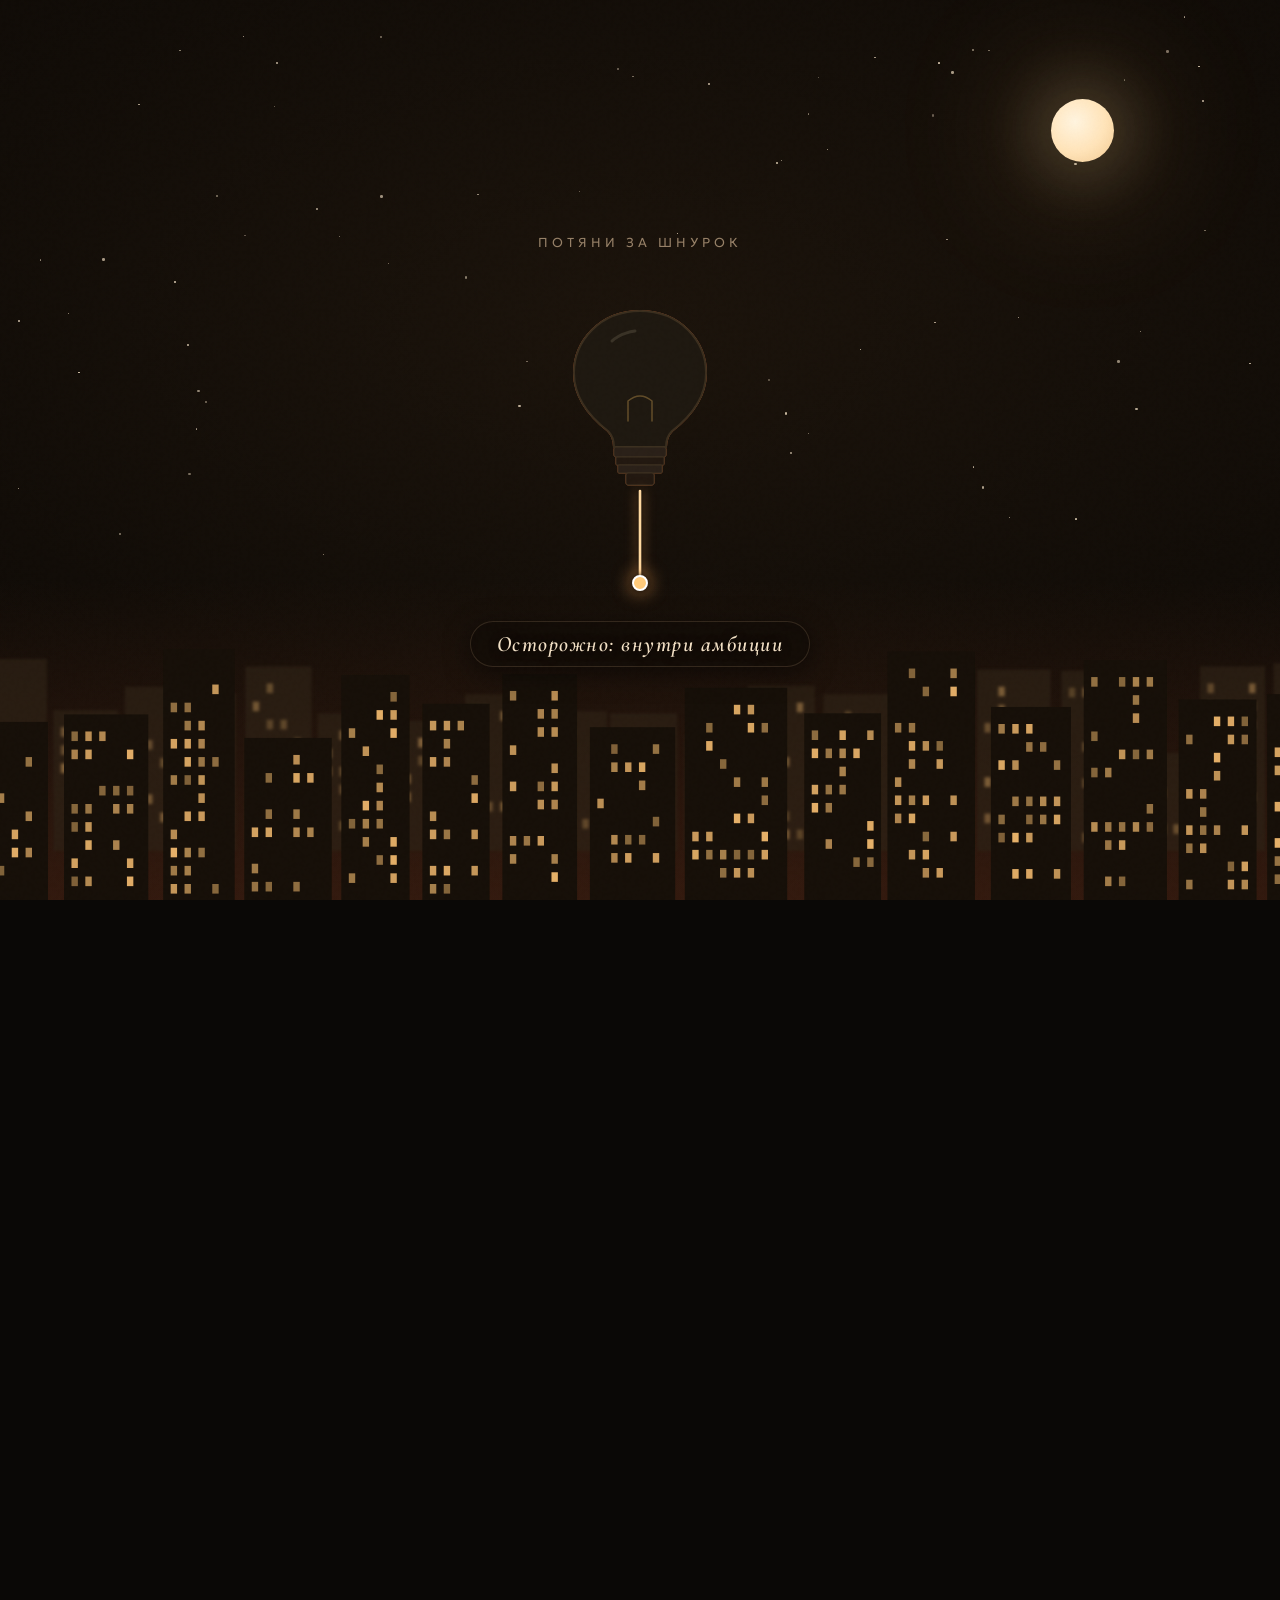
==== index.html @ d44712ad "Remove redundant Контакты anchor button from hero (contacts already at top) Co-Authored-By: Claude O" ====
<!DOCTYPE html>
<html lang="ru">
<head>
<meta charset="UTF-8">
<meta name="viewport" content="width=device-width, initial-scale=1.0">
<!-- не превращать числа (например, вилку зарплаты) в кликабельные телефоны на мобильных -->
<meta name="format-detection" content="telephone=no">
<title>Егор Филимонов — Бизнес-ассистент</title>

<!-- #14 Open Graph мета-теги -->
<meta property="og:title" content="Егор Филимонов — Бизнес-ассистент">
<meta property="og:description" content="Бизнес-ассистент с 7-летним опытом. Закрываю операционку, выстраиваю процессы, внедряю AI. Удалённо · МСК+2">
<meta property="og:image" content="https://egor-assistant.ru/photo.png">
<meta property="og:url" content="https://egor-assistant.ru">
<meta property="og:type" content="website">
<meta name="twitter:card" content="summary_large_image">
<meta name="description" content="Бизнес-ассистент с 7-летним опытом. Закрываю операционку, выстраиваю процессы, внедряю AI. Удалённо · МСК+2">

<!-- #13 Favicon — монограмма ЕФ в терракоте -->
<link rel="icon" type="image/svg+xml" href="data:image/svg+xml,%3Csvg xmlns='http://www.w3.org/2000/svg' viewBox='0 0 32 32'%3E%3Crect width='32' height='32' rx='4' fill='%239b4f2a'/%3E%3Ctext x='50%25' y='50%25' dominant-baseline='central' text-anchor='middle' font-family='serif' font-weight='700' font-size='14' fill='%23faf7f2'%3E%D0%95%D0%A4%3C/text%3E%3C/svg%3E">

<link href="https://fonts.googleapis.com/css2?family=Cormorant+Garamond:ital,wght@0,400;0,600;0,700;1,400&family=Geologica:wght@300;400;500&display=swap" rel="stylesheet">
<link rel="stylesheet" href="styles.css">
</head>
<body>

<!-- #5 Прогресс-бар скролла -->
<div id="scroll-progress" aria-hidden="true"></div>

<!-- #7 Sticky навбар -->
<nav id="site-nav" aria-label="Навигация по странице">
  <div class="nav-inner">
    <a class="nav-link" href="#section-offer">Задачи</a>
    <a class="nav-link" href="#section-niches">Ниши</a>
    <a class="nav-link" href="#section-exp">Опыт</a>
    <a class="nav-link" href="#section-tools">Стек</a>
    <a class="nav-link" href="#section-edu">Образование</a>
  </div>
</nav>

<!-- #12 Переключатель темы -->
<button class="theme-toggle" id="themeToggle" aria-label="Переключить тему"></button>

<!-- LAMP -->
<div id="lamp-screen" aria-hidden="true">
  <!-- звёздное небо + луна сверху, ночной город снизу (генерируются в script.js) -->
  <div id="lamp-sky" aria-hidden="true"></div>
  <div id="lamp-city" aria-hidden="true"></div>
  <div id="light-burst"></div>
  <button class="lamp-skip" id="lampSkip" aria-label="Пропустить заставку и сразу перейти к резюме">Пропустить →</button>
  <p class="lamp-hint" id="lamp-hint">Потяни за шнурок</p>
  <div class="lamp-scene">
    <svg class="lamp-svg" width="200" height="200" viewBox="0 0 200 200" fill="none" xmlns="http://www.w3.org/2000/svg" aria-hidden="true">
      <path d="M100 20 C60 20 34 50 34 82 C34 108 50 126 68 140 C72 144 74 150 74 156 L126 156 C126 150 128 144 132 140 C150 126 166 108 166 82 C166 50 140 20 100 20 Z" fill="#1e1810" stroke="#3a2e1e" stroke-width="2"/>
      <path d="M72 50 C72 50 80 42 95 40" stroke="rgba(255,240,200,0.12)" stroke-width="3" stroke-linecap="round"/>
      <path d="M88 130 L88 110 Q100 100 112 110 L112 130" stroke="rgba(255,200,100,0.3)" stroke-width="1.5" fill="none" stroke-linecap="round"/>
      <rect x="74" y="156" width="52" height="10" rx="2" fill="#2a2018" stroke="#3d3020" stroke-width="1"/>
      <rect x="76" y="166" width="48" height="8" rx="1" fill="#221810" stroke="#3d3020" stroke-width="1"/>
      <rect x="78" y="174" width="44" height="8" rx="1" fill="#2a2018" stroke="#3d3020" stroke-width="1"/>
      <rect x="86" y="182" width="28" height="12" rx="2" fill="#221810" stroke="#3d3020" stroke-width="1"/>
    </svg>
    <div class="bulb-glow"></div>
    <div class="cord-outer" id="cord" role="button" aria-label="Потяни за шнурок чтобы включить свет" tabindex="0">
      <svg id="cord-svg" width="16" height="100" viewBox="0 0 16 100" style="overflow:visible" aria-hidden="true">
        <path id="cord-path" d="M8,0 C8,30 8,60 8,88"/>
        <circle id="cord-ball" cx="8" cy="92" r="7"/>
      </svg>
    </div>
  </div>
  <div class="lamp-name">Осторожно: внутри амбиции</div>
</div>

<!-- светлячки-искры идей: свободно летают по всему сайту (генерируются в script.js) -->
<div id="fireflies" aria-hidden="true"></div>

<!-- MAIN -->
<div id="main-content">

<section class="hero" id="section-hero">
  <div class="hero-left">
    <p class="hero-eyebrow">Бизнес-ассистент · МСК+2 · Удалённо</p>
    <div class="status-badge">
      <span class="status-dot"></span>
      <span class="status-text">Открыт к предложениям</span>
    </div>
    <h1 class="hero-slogan">Работаю<em>руками,</em>думаю<em>головой</em></h1>
    <p class="hero-about">Меня зовут Егор. Я бизнес-ассистент с 7-летним опытом работы в связке с руководителями разного уровня. Закрываю операционные задачи, выстраиваю процессы и беру на себя всё, что отвлекает от стратегии. Активно изучаю инструменты на базе искусственного интеллекта и внедряю их в работу — это позволяет делать больше за меньшее время. Дисциплинирован, грамотен, быстро вхожу в контекст. Работаю удалённо — без потери качества и скорости. Готов к полной занятости и максимальной вовлечённости: погружаюсь в задачи команды и держу фокус на результате.</p>
    <div class="hero-contacts">
      <a href="tel:+79090990226" aria-label="Позвонить Егору"><span class="c-dot"></span>+7 (909) 099-02-26</a>
      <a href="mailto:eeph99@mail.ru" aria-label="Написать на почту"><span class="c-dot"></span>eeph99@mail.ru</a>
    </div>
    <!-- #19 Иконки мессенджеров — ведут сразу в личный диалог -->
    <div class="social-icons">
      <a class="social-icon" href="https://t.me/Egor_Evgeneevich" target="_blank" rel="noopener" aria-label="Написать в Telegram">
        <svg viewBox="0 0 24 24" aria-hidden="true">
          <circle cx="12" cy="12" r="12" fill="#fff"/>
          <g transform="translate(12 12) scale(0.62) translate(-12 -12)" fill="#29A9EB">
            <path d="M11.944 0A12 12 0 0 0 0 12a12 12 0 0 0 12 12 12 12 0 0 0 12-12A12 12 0 0 0 12 0a12 12 0 0 0-.056 0zm4.962 7.224c.1-.002.321.023.465.14a.506.506 0 0 1 .171.325c.016.093.036.306.02.472-.18 1.898-.962 6.502-1.36 8.627-.168.9-.499 1.201-.82 1.23-.696.065-1.225-.46-1.9-.902-1.056-.693-1.653-1.124-2.678-1.8-1.185-.78-.417-1.21.258-1.91.177-.184 3.247-2.977 3.307-3.23.007-.032.014-.15-.056-.212s-.174-.041-.249-.024c-.106.024-1.793 1.14-5.061 3.345-.48.33-.913.49-1.302.48-.428-.008-1.252-.241-1.865-.44-.752-.245-1.349-.374-1.297-.789.027-.216.325-.437.893-.663 3.498-1.524 5.83-2.529 6.998-3.014 3.332-1.386 4.025-1.627 4.476-1.635z"/>
          </g>
        </svg>
      </a>
      <a class="social-icon" href="https://wa.me/79090990226" target="_blank" rel="noopener" aria-label="Написать в WhatsApp">
        <svg viewBox="0 0 24 24" aria-hidden="true">
          <circle cx="12" cy="12" r="12" fill="#fff"/>
          <g transform="translate(12 12) scale(0.62) translate(-12 -12)" fill="#25D366">
            <path d="M17.472 14.382c-.297-.149-1.758-.867-2.03-.967-.273-.099-.471-.148-.67.15-.197.297-.767.966-.94 1.164-.173.199-.347.223-.644.075-.297-.15-1.255-.463-2.39-1.475-.883-.788-1.48-1.761-1.653-2.059-.173-.297-.018-.458.13-.606.134-.133.298-.347.446-.52.149-.174.198-.298.298-.497.099-.198.05-.371-.025-.52-.075-.149-.669-1.612-.916-2.207-.242-.579-.487-.5-.669-.51-.173-.008-.371-.01-.57-.01-.198 0-.52.074-.792.372-.272.297-1.04 1.016-1.04 2.479 0 1.462 1.065 2.875 1.213 3.074.149.198 2.096 3.2 5.077 4.487.709.306 1.262.489 1.694.625.712.227 1.36.195 1.871.118.571-.085 1.758-.719 2.006-1.413.248-.694.248-1.289.173-1.413-.074-.124-.272-.198-.57-.347m-5.421 7.403h-.004a9.87 9.87 0 01-5.031-1.378l-.361-.214-3.741.982.998-3.648-.235-.374a9.86 9.86 0 01-1.51-5.26c.001-5.45 4.436-9.884 9.888-9.884 2.64 0 5.122 1.03 6.988 2.898a9.825 9.825 0 012.893 6.994c-.003 5.45-4.437 9.884-9.885 9.884m8.413-18.297A11.815 11.815 0 0012.05 0C5.495 0 .16 5.335.157 11.892c0 2.096.547 4.142 1.588 5.945L.057 24l6.305-1.654a11.882 11.882 0 005.683 1.448h.005c6.554 0 11.89-5.335 11.893-11.893a11.821 11.821 0 00-3.48-8.413Z"/>
          </g>
        </svg>
      </a>
      <a class="social-icon" href="https://vk.com/egorka_09" target="_blank" rel="noopener" aria-label="Написать в VK">
        <svg viewBox="0 0 24 24" aria-hidden="true">
          <circle cx="12" cy="12" r="12" fill="#fff"/>
          <g transform="translate(12 12) scale(0.62) translate(-12 -12)" fill="#0077FF">
            <path d="m9.489.004.729-.003h3.564l.73.003.914.01.433.007.418.011.403.014.388.016.374.021.36.025.345.03.333.033c1.74.196 2.933.616 3.833 1.516.9.9 1.32 2.092 1.516 3.833l.034.333.029.346.025.36.02.373.025.588.012.41.013.644.009.915.004.98-.001 3.313-.003.73-.01.914-.007.433-.011.418-.014.403-.016.388-.021.374-.025.36-.03.345-.033.333c-.196 1.74-.616 2.933-1.516 3.833-.9.9-2.092 1.32-3.833 1.516l-.333.034-.346.029-.36.025-.373.02-.588.025-.41.012-.644.013-.915.009-.98.004-3.313-.001-.73-.003-.914-.01-.433-.007-.418-.011-.403-.014-.388-.016-.374-.021-.36-.025-.345-.03-.333-.033c-1.74-.196-2.933-.616-3.833-1.516-.9-.9-1.32-2.092-1.516-3.833l-.034-.333-.029-.346-.025-.36-.02-.373-.025-.588-.012-.41-.013-.644-.009-.915-.004-.98.001-3.313.003-.73.01-.914.007-.433.011-.418.014-.403.016-.388.021-.374.025-.36.03-.345.033-.333c.196-1.74.616-2.933 1.516-3.833.9-.9 2.092-1.32 3.833-1.516l.333-.034.346-.029.36-.025.373-.02.588-.025.41-.012.644-.013.915-.009ZM6.79 7.3H4.05c.13 6.24 3.25 9.99 8.72 9.99h.31v-3.57c2.01.2 3.53 1.67 4.14 3.57h2.84c-.78-2.84-2.83-4.41-4.11-5.01 1.28-.74 3.08-2.54 3.51-4.98h-2.58c-.56 1.98-2.22 3.78-3.8 3.95V7.3H10.5v6.92c-1.6-.4-3.62-2.34-3.71-6.92Z"/>
          </g>
        </svg>
      </a>
      <a class="social-icon social-icon--max" href="https://max.ru/u/f9LHodD0cOK5AUNdHA8fKhUVVmhe5Tq57rULyt5HGk4_OjOzSG8hDeSifoY" target="_blank" rel="noopener" aria-label="Написать в MAX">
        <img src="max-icon.png" alt="MAX" width="38" height="38" loading="lazy">
      </a>
    </div>
    <!-- #6 Якорные кнопки -->
    <div class="hero-anchors">
      <a class="hero-anchor-btn" href="#section-exp">Опыт ↓</a>
      <a class="hero-anchor-btn" href="#section-offer">Задачи ↓</a>
    </div>
  </div>
  <div class="hero-right">
    <div class="photo-area">
      <div class="photo-halo" aria-hidden="true"></div>
      <div class="photo-wrap" id="photoWrap">
        <div class="photo-inner" id="photoInner">
          <!-- #20 клик переворачивает фото между реальным и мультяшным портретом -->
          <div class="photo-flip" id="photoFlip" role="button" tabindex="0" aria-label="Показать мультяшную версию фото">
            <div class="photo-face photo-face-front">
              <img src="photo.png" alt="Егор Филимонов — бизнес-ассистент" onerror="this.src='photo.jpg';this.onerror=null;">
            </div>
            <div class="photo-face photo-face-back">
              <img src="cartoon.png" alt="Мультяшная версия Егора Филимонова">
            </div>
          </div>
        </div>
      </div>
    </div>
    <div class="ticker-wrap" aria-hidden="true">
      <div class="ticker-track" id="tickerTrack">
        <span class="ticker-item">Выполню в срок</span>
        <span class="ticker-item">Разберусь в любой нише</span>
        <span class="ticker-item">Работаю системно</span>
        <span class="ticker-item">Всегда на связи</span>
        <span class="ticker-item">Думаю на шаг вперёд</span>
        <span class="ticker-item">Решаю, а не жалуюсь</span>
        <span class="ticker-item">Внедряю AI в работу</span>
        <span class="ticker-item">Выполню в срок</span>
        <span class="ticker-item">Разберусь в любой нише</span>
        <span class="ticker-item">Работаю системно</span>
        <span class="ticker-item">Всегда на связи</span>
        <span class="ticker-item">Думаю на шаг вперёд</span>
        <span class="ticker-item">Решаю, а не жалуюсь</span>
        <span class="ticker-item">Внедряю AI в работу</span>
      </div>
    </div>
  </div>
</section>

<div class="section-divider"></div>

<!-- FLIP CARDS -->
<section class="offer-section" id="section-offer">
  <svg class="doodle" viewBox="0 0 64 72" style="top:46px;right:52px;width:62px" aria-hidden="true">
    <path pathLength="1" d="M32 12 C20 12 13 21 13 31 C13 38 17 43 22 47 L22 53 L42 53 L42 47 C47 43 51 38 51 31 C51 21 44 12 32 12 Z"/>
    <path pathLength="1" d="M24 58 L40 58 M26 63 L38 63"/>
    <path pathLength="1" d="M9 22 L4 17 M55 22 L60 17 M32 8 L32 2"/>
  </svg>
  <div class="container">
    <div class="section-header">
      <p class="section-eyebrow">Чем могу помочь</p>
      <h2 class="section-title">Задачи, которые я закрываю</h2>
    </div>
    <div class="flip-grid">
      <div class="flip-card" role="button" aria-label="Операционка — подробнее" tabindex="0">
        <div class="flip-inner">
          <div class="flip-front">
            <img src="https://images.unsplash.com/photo-1454165804606-c3d57bc86b40?w=600&q=80" alt="" loading="lazy" onerror="this.style.opacity=0">
            <div class="flip-front-content">
              <div class="flip-label">Операционка</div>
              <div class="flip-title">Разгружу твой день</div>
            </div>
          </div>
          <div class="flip-back">
            <div class="flip-back-label">Операционка</div>
            <p class="flip-back-text">Возьму на себя рутину — переписки, подрядчики, документы, поручения. Ты занимаешься стратегией, я делаю всё остальное.</p>
          </div>
        </div>
      </div>
      <div class="flip-card" role="button" aria-label="Процессы — подробнее" tabindex="0">
        <div class="flip-inner">
          <div class="flip-front">
            <img src="https://images.unsplash.com/photo-1611532736597-de2d4265fba3?w=600&q=80" alt="" loading="lazy" onerror="this.style.opacity=0">
            <div class="flip-front-content">
              <div class="flip-label">Процессы</div>
              <div class="flip-title">Выстрою систему</div>
            </div>
          </div>
          <div class="flip-back">
            <div class="flip-back-label">Процессы</div>
            <p class="flip-back-text">Создам регламенты, CRM и отчётность с нуля или наведу порядок в существующих. Битрикс24, AmoCRM, OKCRM, RetailCRM.</p>
          </div>
        </div>
      </div>
      <div class="flip-card" role="button" aria-label="Продажи — подробнее" tabindex="0">
        <div class="flip-inner">
          <div class="flip-front">
            <img src="https://images.unsplash.com/photo-1560472355-536de3962603?w=600&q=80" alt="" loading="lazy" onerror="this.style.opacity=0">
            <div class="flip-front-content">
              <div class="flip-label">Продажи</div>
              <div class="flip-title">Закрою сделки</div>
            </div>
          </div>
          <div class="flip-back">
            <div class="flip-back-label">Продажи</div>
            <p class="flip-back-text">B2B продажи, работа с лидами, подготовка КП и договоров. Выстраивал отделы продаж с нуля и управлял ими.</p>
          </div>
        </div>
      </div>
      <div class="flip-card" role="button" aria-label="Маркетплейсы — подробнее" tabindex="0">
        <div class="flip-inner">
          <div class="flip-front">
            <img src="https://images.unsplash.com/photo-1586880244406-556ebe35f282?w=600&q=80" alt="" loading="lazy" onerror="this.style.opacity=0">
            <div class="flip-front-content">
              <div class="flip-label">Маркетплейсы</div>
              <div class="flip-title">WB / OZON / Маркет</div>
            </div>
          </div>
          <div class="flip-back">
            <div class="flip-back-label">Маркетплейсы</div>
            <p class="flip-back-text">Полный цикл на WB, OZON, Яндекс.Маркет — карточки, поставки, ЧЗ, аналитика, реклама через Яндекс.Директ и РСЯ.</p>
          </div>
        </div>
      </div>
      <div class="flip-card" role="button" aria-label="AI-инструменты — подробнее" tabindex="0">
        <div class="flip-inner">
          <div class="flip-front">
            <img src="https://images.unsplash.com/photo-1677442136019-21780ecad995?w=600&q=80" alt="" loading="lazy" onerror="this.style.opacity=0">
            <div class="flip-front-content">
              <div class="flip-label">Технологии</div>
              <div class="flip-title">AI-инструменты</div>
            </div>
          </div>
          <div class="flip-back">
            <div class="flip-back-label">Технологии</div>
            <p class="flip-back-text">Изучаю и внедряю ИИ в рабочие процессы. Автоматизация рутины, генерация контента, работа с данными быстрее и эффективнее.</p>
          </div>
        </div>
      </div>
      <div class="flip-card" role="button" aria-label="Финансы и документы — подробнее" tabindex="0">
        <div class="flip-inner">
          <div class="flip-front">
            <img src="https://images.unsplash.com/photo-1554224155-6726b3ff858f?w=600&q=80" alt="" loading="lazy" onerror="this.style.opacity=0">
            <div class="flip-front-content">
              <div class="flip-label">Финансы</div>
              <div class="flip-title">Документы и учёт</div>
            </div>
          </div>
          <div class="flip-back">
            <div class="flip-back-label">Финансы</div>
            <p class="flip-back-text">Бюджеты, финансовые отчёты, счета, договоры, декларации. Опыт в бухгалтерском учёте и работе с госорганами.</p>
          </div>
        </div>
      </div>
    </div>
  </div>
</section>

<!-- PRINT-ONLY: краткий список задач вместо flip-карточек -->
<section class="print-skills">
  <div class="container">
    <div class="section-header">
      <p class="section-eyebrow">Чем могу помочь</p>
      <h2 class="section-title">Задачи, которые я закрываю</h2>
    </div>
    <div style="display:grid;grid-template-columns:repeat(3,1fr);gap:16px;">
      <div style="padding:16px;border:1px solid #ddd8ce;border-left:3px solid #9b4f2a;">
        <div style="font-size:10px;letter-spacing:2px;text-transform:uppercase;color:#9b4f2a;margin-bottom:6px;">Операционка</div>
        <div style="font-size:13px;color:#2a1f14;font-weight:500;margin-bottom:6px;">Разгружу твой день</div>
        <div style="font-size:12px;color:#6a5a48;line-height:1.6;">Переписки, подрядчики, документы, поручения. Ты — стратегия, я — всё остальное.</div>
      </div>
      <div style="padding:16px;border:1px solid #ddd8ce;border-left:3px solid #9b4f2a;">
        <div style="font-size:10px;letter-spacing:2px;text-transform:uppercase;color:#9b4f2a;margin-bottom:6px;">Процессы</div>
        <div style="font-size:13px;color:#2a1f14;font-weight:500;margin-bottom:6px;">Выстрою систему</div>
        <div style="font-size:12px;color:#6a5a48;line-height:1.6;">Регламенты, CRM, отчётность с нуля. Битрикс24, AmoCRM, OKCRM, RetailCRM.</div>
      </div>
      <div style="padding:16px;border:1px solid #ddd8ce;border-left:3px solid #9b4f2a;">
        <div style="font-size:10px;letter-spacing:2px;text-transform:uppercase;color:#9b4f2a;margin-bottom:6px;">Продажи</div>
        <div style="font-size:13px;color:#2a1f14;font-weight:500;margin-bottom:6px;">Закрою сделки</div>
        <div style="font-size:12px;color:#6a5a48;line-height:1.6;">B2B, лиды, КП, договоры. Строил отделы продаж с нуля и руководил ими.</div>
      </div>
      <div style="padding:16px;border:1px solid #ddd8ce;border-left:3px solid #9b4f2a;">
        <div style="font-size:10px;letter-spacing:2px;text-transform:uppercase;color:#9b4f2a;margin-bottom:6px;">Маркетплейсы</div>
        <div style="font-size:13px;color:#2a1f14;font-weight:500;margin-bottom:6px;">WB / OZON / Маркет</div>
        <div style="font-size:12px;color:#6a5a48;line-height:1.6;">Полный цикл: карточки, поставки, ЧЗ, аналитика, реклама (Директ, РСЯ).</div>
      </div>
      <div style="padding:16px;border:1px solid #ddd8ce;border-left:3px solid #9b4f2a;">
        <div style="font-size:10px;letter-spacing:2px;text-transform:uppercase;color:#9b4f2a;margin-bottom:6px;">Технологии</div>
        <div style="font-size:13px;color:#2a1f14;font-weight:500;margin-bottom:6px;">AI-инструменты</div>
        <div style="font-size:12px;color:#6a5a48;line-height:1.6;">Внедряю ИИ в рабочие процессы. Автоматизация, генерация контента, работа с данными.</div>
      </div>
      <div style="padding:16px;border:1px solid #ddd8ce;border-left:3px solid #9b4f2a;">
        <div style="font-size:10px;letter-spacing:2px;text-transform:uppercase;color:#9b4f2a;margin-bottom:6px;">Финансы</div>
        <div style="font-size:13px;color:#2a1f14;font-weight:500;margin-bottom:6px;">Документы и учёт</div>
        <div style="font-size:12px;color:#6a5a48;line-height:1.6;">Бюджеты, отчёты, счета, договоры, декларации. Опыт работы с госорганами.</div>
      </div>
    </div>
  </div>
</section>

<!-- NICHES -->
<!-- #2 якоря 09 и 10 исправлены: ведут на #exp-info (наиболее близкий по смыслу блок) -->
<section class="niches-section" id="section-niches">
  <svg class="doodle" viewBox="0 0 60 60" style="top:48px;right:54px;width:58px" aria-hidden="true">
    <path pathLength="1" d="M14 22 L46 22 L43 48 C42.7 50.5 40.5 52 38 52 L22 52 C19.5 52 17.3 50.5 17 48 Z"/>
    <path pathLength="1" d="M46 27 C53 27 53 39 45 39"/>
    <path pathLength="1" d="M25 8 C23 12 27 14 25 18 M33 8 C31 12 35 14 33 18"/>
  </svg>
  <div class="container">
    <div class="section-header">
      <p class="section-eyebrow">Опыт по нишам</p>
      <h2 class="section-title">Сферы, в которых работал</h2>
    </div>
    <div class="niches-grid">
      <a class="niche-card" href="#exp-wb" aria-label="Перейти к опыту: Маркетплейсы WB / OZON"><div class="niche-num">01</div><div class="niche-name">Маркетплейсы WB / OZON</div></a>
      <a class="niche-card" href="#exp-gaz" aria-label="Перейти к опыту: Газовая отрасль"><div class="niche-num">02</div><div class="niche-name">Газовая отрасль</div></a>
      <a class="niche-card" href="#exp-airport" aria-label="Перейти к опыту: Авиация / Аэропорт"><div class="niche-num">03</div><div class="niche-name">Авиация / Аэропорт</div></a>
      <a class="niche-card" href="#exp-buh" aria-label="Перейти к опыту: Бухгалтерия и налоги"><div class="niche-num">04</div><div class="niche-name">Бухгалтерия и налоги</div></a>
      <a class="niche-card" href="#exp-ful" aria-label="Перейти к опыту: Фулфилмент"><div class="niche-num">05</div><div class="niche-name">Фулфилмент</div></a>
      <a class="niche-card" href="#exp-info" aria-label="Перейти к опыту: Инфобизнес / Наставничество"><div class="niche-num">06</div><div class="niche-name">Инфобизнес / Наставничество</div></a>
      <a class="niche-card" href="#exp-psy" aria-label="Перейти к опыту: Психология"><div class="niche-num">07</div><div class="niche-name">Психология</div></a>
      <a class="niche-card" href="#exp-food" aria-label="Перейти к опыту: Общепит / HoReCa"><div class="niche-num">08</div><div class="niche-name">Общепит / HoReCa</div></a>
    </div>
  </div>
</section>

<!-- EXPERIENCE -->
<section id="section-exp">
  <div class="container">
    <div class="section-header">
      <p class="section-eyebrow">Карьера</p>
      <h2 class="section-title">Опыт работы</h2>
      <!-- кружок-бейдж: перетекает между фактами при появлении в зоне видимости -->
      <div class="stat-orb" id="statOrb" aria-hidden="true">
        <span class="stat-orb-num">7</span>
        <span class="stat-orb-label">лет опыта</span>
      </div>
    </div>

    <div class="acc-item" id="exp-wb">
      <div class="acc-header" role="button" aria-expanded="false" aria-controls="body-wb" tabindex="0">
        <div class="acc-duration"><div class="acc-dur-num">1</div><div class="acc-dur-label">год</div></div>
        <div><div class="acc-company">Wildberries / OZON</div><div class="acc-position">Помощник / ассистент руководителя</div></div>
        <div class="acc-arrow" aria-hidden="true">▾</div>
      </div>
      <div class="acc-body" id="body-wb">
        <p class="acc-desc">Полноценная работа в личных кабинетах WB и OZON: заполнение и оптимизация карточек товара, работа с контентом, коммуникация с производствами и поставщиками. Подготовка штрихкодов, оформление честных знаков (ЧЗ), формирование СДЕК-накладных, взаимодействие с менеджерами транспортных компаний. Поиск и найм сотрудников, проведение первичных собеседований, онбординг. Работа в Битрикс24: постановка задач, трекинг, отчётность. Прошёл обучение от Яндекса по работе с РСЯ, Яндекс.Директом и Яндекс.Метрикой.</p>
        <div class="acc-tags"><span class="acc-tag">WB / OZON</span><span class="acc-tag">Карточки товара</span><span class="acc-tag">Честный знак</span><span class="acc-tag">СДЕК</span><span class="acc-tag">Яндекс.Директ</span><span class="acc-tag">РСЯ</span><span class="acc-tag">HR</span><span class="acc-tag">Битрикс24</span></div>
      </div>
    </div>

    <div class="acc-item" id="exp-gaz">
      <div class="acc-header" role="button" aria-expanded="false" aria-controls="body-gaz" tabindex="0">
        <div class="acc-duration"><div class="acc-dur-num">1.5</div><div class="acc-dur-label">года</div></div>
        <div><div class="acc-company">Газстройпром</div><div class="acc-position">Помощник руководителя</div></div>
        <div class="acc-arrow" aria-hidden="true">▾</div>
      </div>
      <div class="acc-body" id="body-gaz">
        <p class="acc-desc">Работа в крупной газовой компании: финансовое планирование и контроль, составление бюджетов по проектам, работа со счетами, выставление счетов подрядчикам, составление финансовых отчётов. Учёт рабочего времени, статусов ИТД, ведение реестров догазов, внутрянок, распредов и просрочек. Работа с документацией: акты ЗСО, СП, планы трасс, схемы сварных стыков. Учёт ППР, отчётные сведения в ГСМ, работа с сертификатами (Росс RU, ГазСЕРТ), структуризация закупок. Параллельно прошёл полный курс MBA General в City Business School.</p>
        <div class="acc-tags"><span class="acc-tag">Финпланирование</span><span class="acc-tag">Бюджеты</span><span class="acc-tag">ИТД / ППР</span><span class="acc-tag">Сертификаты</span><span class="acc-tag">Закупки</span><span class="acc-tag">MBA</span><span class="acc-tag">Битрикс24</span></div>
      </div>
    </div>

    <div class="acc-item" id="exp-airport">
      <div class="acc-header" role="button" aria-expanded="false" aria-controls="body-airport" tabindex="0">
        <div class="acc-duration"><div class="acc-dur-num">4+</div><div class="acc-dur-label">года</div></div>
        <div><div class="acc-company">Аэропорт</div><div class="acc-position">Инженер связи</div></div>
        <div class="acc-arrow" aria-hidden="true">▾</div>
      </div>
      <div class="acc-body" id="body-airport">
        <p class="acc-desc">Работа по профильной специальности инженера-связиста в государственной организации. Обслуживание, эксплуатация и контроль состояния кабельных линий связи (КЛС). Параллельная деятельность, совмещаемая с основной карьерой бизнес-ассистента — даёт техническую базу и понимание системной работы в крупных структурах.</p>
        <div class="acc-tags"><span class="acc-tag">КЛС</span><span class="acc-tag">Связь</span><span class="acc-tag">Инженерия</span><span class="acc-tag">Госструктуры</span></div>
      </div>
    </div>

    <div class="acc-item" id="exp-buh">
      <div class="acc-header" role="button" aria-expanded="false" aria-controls="body-buh" tabindex="0">
        <div class="acc-duration"><div class="acc-dur-num">5</div><div class="acc-dur-label">мес.</div></div>
        <div><div class="acc-company">Бухгалтерский аутсорсинг</div><div class="acc-position">Помощник / ассистент руководителя</div></div>
        <div class="acc-arrow" aria-hidden="true">▾</div>
      </div>
      <div class="acc-body" id="body-buh">
        <p class="acc-desc">Работа в связке с профессиональным бухгалтером с опытом более 20 лет. Поиск клиентов для бухгалтерского аутсорсинга и консультаций по российскому законодательству. Участие в процессах регистрации ИП и ООО, сдачи отчётности, составления налоговых деклараций. Ведение Telegram-канала компании, параллельное обучение — погружение в бухгалтерский и налоговый учёт.</p>
        <div class="acc-tags"><span class="acc-tag">Бухаутсорсинг</span><span class="acc-tag">Налоги</span><span class="acc-tag">ИП / ООО</span><span class="acc-tag">Telegram</span><span class="acc-tag">Клиентопоиск</span></div>
      </div>
    </div>

    <div class="acc-item" id="exp-ful">
      <div class="acc-header" role="button" aria-expanded="false" aria-controls="body-ful" tabindex="0">
        <div class="acc-duration"><div class="acc-dur-num">10</div><div class="acc-dur-label">мес.</div></div>
        <div><div class="acc-company">Фулфилмент Пеликан</div><div class="acc-position">Менеджер по продажам / личный ассистент</div></div>
        <div class="acc-arrow" aria-hidden="true">▾</div>
      </div>
      <div class="acc-body" id="body-ful">
        <p class="acc-desc">Активный поиск клиентов для услуг фулфилмента, холодные и тёплые продажи, полное сопровождение на каждом этапе сделки. Подготовка коммерческих предложений и договоров, расчёт стоимости услуг под каждого клиента. Анализ конкурентов и рынка. Ведение рабочих аккаунтов в соцсетях, видеомонтаж Reels, развитие Telegram-канала компании.</p>
        <div class="acc-tags"><span class="acc-tag">B2B продажи</span><span class="acc-tag">КП и договоры</span><span class="acc-tag">Сопровождение сделок</span><span class="acc-tag">SMM</span><span class="acc-tag">Reels</span><span class="acc-tag">Telegram</span></div>
      </div>
    </div>

    <div class="acc-item" id="exp-info">
      <div class="acc-header" role="button" aria-expanded="false" aria-controls="body-info" tabindex="0">
        <div class="acc-duration"><div class="acc-dur-num">9</div><div class="acc-dur-label">мес.</div></div>
        <div><div class="acc-company">Наставничество / Инфобизнес</div><div class="acc-position">Администратор / РОП / помощник руководителя</div></div>
        <div class="acc-arrow" aria-hidden="true">▾</div>
      </div>
      <div class="acc-body" id="body-info">
        <p class="acc-desc">Широкий спектр задач в онлайн-бизнесе: создание регламентов и CRM-системы с нуля, руководство отделом продаж — найм, обучение, постановка планов, контроль результатов. Ведение валютного контроля и бухгалтерских отчётов. Travel-поддержка руководителя: поиск и бронирование жилья, транспорта, логистика поездок. Взаимодействие с госорганами, поиск подрядчиков. Создание договоров, счетов на оплату, платёжных поручений. Обработка лидов, ведение воронки продаж, закупка рекламы в Telegram-каналах.</p>
        <div class="acc-tags"><span class="acc-tag">РОП</span><span class="acc-tag">CRM с нуля</span><span class="acc-tag">Регламенты</span><span class="acc-tag">Travel</span><span class="acc-tag">Валютный контроль</span><span class="acc-tag">AmoCRM</span><span class="acc-tag">Битрикс24</span><span class="acc-tag">Реклама в TG</span></div>
      </div>
    </div>

    <div class="acc-item" id="exp-psy">
      <div class="acc-header" role="button" aria-expanded="false" aria-controls="body-psy" tabindex="0">
        <div class="acc-duration"><div class="acc-dur-num">5</div><div class="acc-dur-label">мес.</div></div>
        <div><div class="acc-company">Ниша психологии</div><div class="acc-position">Бизнес-ассистент</div></div>
        <div class="acc-arrow" aria-hidden="true">▾</div>
      </div>
      <div class="acc-body" id="body-psy">
        <p class="acc-desc">Работа с практикующим психологом: ведение бухгалтерского учёта и отчётности, составление календаря и планёрок, личные поручения. Копирайтинг для соцсетей и рассылок, анализ алгоритмов Instagram и YouTube для роста аудитории. Ведение CRM, видеомонтаж экспертных Reels, рассылки по базе клиентов.</p>
        <div class="acc-tags"><span class="acc-tag">Копирайтинг</span><span class="acc-tag">CRM</span><span class="acc-tag">Reels</span><span class="acc-tag">YouTube</span><span class="acc-tag">Instagram</span><span class="acc-tag">Бухучёт</span></div>
      </div>
    </div>

    <div class="acc-item" id="exp-food">
      <div class="acc-header" role="button" aria-expanded="false" aria-controls="body-food" tabindex="0">
        <div class="acc-duration"><div class="acc-dur-num">2</div><div class="acc-dur-label">года</div></div>
        <div><div class="acc-company">General Food</div><div class="acc-position">Официант · Бармен · Курьер</div></div>
        <div class="acc-arrow" aria-hidden="true">▾</div>
      </div>
      <div class="acc-body" id="body-food">
        <p class="acc-desc">Первый опыт работы с людьми. Именно здесь сформировались базовые навыки коммуникации, стрессоустойчивости и работы в команде в условиях высокой нагрузки. Работал в нескольких ролях параллельно: обслуживание гостей, барная стойка, курьерская доставка.</p>
        <div class="acc-tags"><span class="acc-tag">Коммуникация</span><span class="acc-tag">Стрессоустойчивость</span><span class="acc-tag">Командная работа</span><span class="acc-tag">Сервис</span></div>
      </div>
    </div>

  </div>
</section>

<!-- TOOLS -->
<section class="tools-section" id="section-tools">
  <svg class="doodle" viewBox="0 0 66 56" style="top:50px;right:54px;width:66px" aria-hidden="true">
    <path pathLength="1" d="M5 30 L61 7 L40 51 L31 34 Z"/>
    <path pathLength="1" d="M31 34 L61 7"/>
  </svg>
  <div class="container">
    <div class="section-header">
      <p class="section-eyebrow">Инструменты</p>
      <h2 class="section-title">Стек</h2>
    </div>
    <div class="tools-grid">
      <div class="tool-group">
        <div class="tool-group-title">CRM и управление задачами</div>
        <div class="tool-tags">
          <span class="tool-tag">Битрикс24</span><span class="tool-tag">AmoCRM</span><span class="tool-tag">OKCRM</span><span class="tool-tag">RetailCRM</span><span class="tool-tag">Trello</span><span class="tool-tag">Todoist</span><span class="tool-tag">WEEEK</span><span class="tool-tag">TickTick</span><span class="tool-tag">Google Calendar</span><span class="tool-tag">Notion</span>
        </div>
      </div>
      <div class="tool-group">
        <div class="tool-group-title">Офис и коммуникации</div>
        <div class="tool-tags">
          <span class="tool-tag">Excel</span><span class="tool-tag">Google Sheets</span><span class="tool-tag">Google Docs</span><span class="tool-tag">PowerPoint</span><span class="tool-tag">Word</span><span class="tool-tag">Zoom</span><span class="tool-tag">Google Meet</span><span class="tool-tag">Яндекс Телемост</span><span class="tool-tag">WhatsApp Business</span>
        </div>
      </div>
      <div class="tool-group">
        <div class="tool-group-title">AI и контент</div>
        <div class="tool-tags">
          <span class="tool-tag">ChatGPT</span><span class="tool-tag">Claude AI</span><span class="tool-tag">Claude Design</span><span class="tool-tag">Gemini</span><span class="tool-tag">Perplexity</span><span class="tool-tag">Nano Banana</span><span class="tool-tag">VS Code</span><span class="tool-tag">Яндекс.Директ</span><span class="tool-tag">Метрика</span><span class="tool-tag">Видеомонтаж</span><span class="tool-tag">Reels / Shorts</span>
        </div>
      </div>
    </div>
  </div>
</section>

<!-- QUALITIES -->
<section class="q-section" id="section-qualities">
  <div class="container">
    <div class="section-header">
      <p class="section-eyebrow">Личные качества</p>
      <h2 class="section-title">Почему именно я</h2>
    </div>
  </div>
  <div class="q-grid">
    <div class="q-card">
      <div class="q-num">01</div>
      <div class="q-title">Дисциплина</div>
      <div class="q-desc">Выполняю задачи в срок, не теряю детали даже при большом потоке информации</div>
      <div class="q-accent"></div>
    </div>
    <div class="q-card">
      <div class="q-num">02</div>
      <div class="q-title">Амбиции</div>
      <div class="q-desc">От стажёра до операционного директора. МБА и РАНХиГС — не для галочки, а для роста</div>
      <div class="q-accent"></div>
    </div>
    <div class="q-card">
      <div class="q-num">03</div>
      <div class="q-title">Гибкость</div>
      <div class="q-desc">8 ниш за карьеру. Быстро вхожу в контекст любого бизнеса</div>
      <div class="q-accent"></div>
    </div>
    <div class="q-card">
      <div class="q-num">04</div>
      <div class="q-title">Коммуникация</div>
      <div class="q-desc">Грамотная речь и общение с подрядчиками, клиентами, производствами и поставщиками</div>
      <div class="q-accent"></div>
    </div>
  </div>
</section>

<!-- EDUCATION -->
<section id="section-edu">
  <svg class="doodle" viewBox="0 0 60 60" style="top:48px;right:54px;width:56px" aria-hidden="true">
    <path pathLength="1" d="M30 6 L36.5 23 L55 24 L40.5 35.5 L45.5 53.5 L30 43 L14.5 53.5 L19.5 35.5 L5 24 L23.5 23 Z"/>
  </svg>
  <div class="container">
    <div class="section-header">
      <p class="section-eyebrow">Обучение</p>
      <h2 class="section-title">Образование</h2>
    </div>
    <div class="edu-grid">
      <div class="edu-card"><p class="edu-year">2026</p><h3 class="edu-title">РАНХиГС</h3><p class="edu-sub">Государственное и муниципальное управление</p></div>
      <div class="edu-card"><p class="edu-year">2025</p><h3 class="edu-title">Онлайн-школа Инессы Мальцевой</h3><p class="edu-sub">Курс «Аутсорсер» · Удалённая работа и управление проектами</p></div>
      <div class="edu-card"><p class="edu-year">2024 — 2025</p><h3 class="edu-title">City Business School — MBA General</h3><p class="edu-sub">Управление бизнесом · Финансы · Стратегия</p></div>
      <div class="edu-card"><p class="edu-year">2017 — 2021</p><h3 class="edu-title">МГТУ им. Г.И. Носова</h3><p class="edu-sub">Промышленная электроника · Бакалавр</p></div>
      <div class="edu-card"><p class="edu-year">2014 — 2017</p><h3 class="edu-title">Дополнительное образование · Английский язык B2</h3><p class="edu-sub">Happy English</p></div>
    </div>
  </div>
</section>

<!-- CTA -->
<section class="cta-section" id="section-cta">
  <div class="container">
    <!-- маскот-лампочка: следит глазами за курсором, тематически связан с интро-лампой -->
    <div id="mascot" aria-hidden="true">
      <svg viewBox="0 0 160 210" xmlns="http://www.w3.org/2000/svg">
        <defs>
          <radialGradient id="bulbG" cx="42%" cy="34%" r="72%">
            <stop offset="0" stop-color="#fff6df"/>
            <stop offset="55%" stop-color="#ffd982"/>
            <stop offset="100%" stop-color="#f3b246"/>
          </radialGradient>
        </defs>
        <!-- цоколь -->
        <rect x="62" y="150" width="36" height="32" rx="6" fill="#9a8d7a"/>
        <rect x="60" y="149" width="40" height="7" rx="3" fill="#bcae9a"/>
        <rect x="63" y="160" width="34" height="5" rx="2" fill="#7d7060"/>
        <rect x="63" y="169" width="34" height="5" rx="2" fill="#7d7060"/>
        <path d="M70 182 h20 l-4 11 h-12 z" fill="#6d6052"/>
        <!-- стеклянная колба -->
        <circle class="bulb-body" cx="80" cy="86" r="60" fill="url(#bulbG)" stroke="#f0bf72" stroke-width="2"/>
        <!-- блик на стекле -->
        <ellipse cx="57" cy="58" rx="13" ry="19" fill="rgba(255,255,255,0.45)"/>
        <!-- глаза -->
        <ellipse cx="64" cy="84" rx="14" ry="16" fill="#fff"/>
        <ellipse cx="96" cy="84" rx="14" ry="16" fill="#fff"/>
        <g id="eyeL"><circle cx="64" cy="86" r="6.5" fill="#3a2b1c"/><circle cx="66.2" cy="83" r="2" fill="#fff"/></g>
        <g id="eyeR"><circle cx="96" cy="86" r="6.5" fill="#3a2b1c"/><circle cx="98.2" cy="83" r="2" fill="#fff"/></g>
        <!-- улыбка -->
        <path d="M70 108 Q80 120 90 108" stroke="#8a5a28" stroke-width="3.5" fill="none" stroke-linecap="round"/>
        <!-- щёчки -->
        <circle cx="49" cy="101" r="6" fill="rgba(232,120,80,0.32)"/>
        <circle cx="111" cy="101" r="6" fill="rgba(232,120,80,0.32)"/>
      </svg>
    </div>
    <h2 class="cta-big">Ваш человек <em>уже здесь</em></h2>
    <p class="cta-sub">Удалённая полная занятость · 80 000 — 120 000 ₽ на руки · вилка обсуждаема</p>
    <div class="cta-btns">
      <a href="tel:+79090990226" class="btn btn-fill" aria-label="Позвонить Егору">Позвонить</a>
      <a href="https://t.me/Egor_Evgeneevich" target="_blank" rel="noopener" class="btn btn-ghost" aria-label="Написать в Telegram">Telegram</a>
      <!-- #12 кнопка печати / скачать резюме -->
      <button onclick="window.print()" class="btn btn-print" aria-label="Скачать резюме в PDF">↓ Скачать резюме</button>
    </div>
  </div>
</section>

<footer>
  <div>© 2026 Филимонов <span>Егор Евгеньевич</span></div>
  <div>Магнитогорск · Удалённо · МСК+2</div>
</footer>
</div>

<script src="script.js"></script>
</body>
</html>
---- styles.css ----
*, *::before, *::after { box-sizing: border-box; margin: 0; padding: 0; }
:root {
  --bg: #f5f0e8; --bg2: #ede8df; --ink: #2a1f14; --ink2: #6a5a48;
  --terra: #9b4f2a; --terra2: #c4693d; --cream: #faf7f2; --line: #ddd8ce; --dark: #1a1209;
}
/* #4 убрали scroll-behavior с html — управляем скроллом только через JS */
body { background: var(--dark); color: var(--ink); font-family: 'Geologica', sans-serif; font-weight: 300; overflow-x: hidden; -webkit-overflow-scrolling: touch; /* #15 iOS smooth scroll */ }

/* пока активна заставка — страница не скроллится (нет бегунка, прогресс-бара и проступающего меню) */
html.intro-lock, html.intro-lock body { overflow: hidden !important; height: 100%; touch-action: none; }

/* ===== СТАТУС-БЕЙДЖ ===== */
.status-badge {
  display: inline-flex; align-items: center; gap: 8px;
  background: rgba(30,60,25,0.08); border: 1px solid rgba(60,140,50,0.2);
  border-radius: 20px; padding: 5px 12px 5px 8px;
  margin-bottom: 20px; width: fit-content;
}
.status-dot {
  width: 7px; height: 7px; border-radius: 50%;
  background: #4caf50;
  box-shadow: 0 0 0 0 rgba(76,175,80,0.4);
  animation: pulse-green 2s ease-in-out infinite;
  flex-shrink: 0;
}
@keyframes pulse-green {
  0%, 100% { box-shadow: 0 0 0 0 rgba(76,175,80,0.4); }
  50% { box-shadow: 0 0 0 5px rgba(76,175,80,0); }
}
.status-text { font-size: 10px; letter-spacing: 1.5px; text-transform: uppercase; color: #3a8a32; }

/* ===== HERO АНИМАЦИЯ ===== */
.hero-left .hero-eyebrow,
.hero-left .status-badge,
.hero-left .hero-slogan,
.hero-left .hero-about,
.hero-left .hero-contacts,
.hero-left .hero-anchors {
  opacity: 0; transform: translateY(18px);
  transition: opacity 0.6s ease, transform 0.6s ease;
}
#main-content.revealed .hero-left .hero-eyebrow   { opacity: 1; transform: none; transition-delay: 0.1s; }
#main-content.revealed .hero-left .status-badge   { opacity: 1; transform: none; transition-delay: 0.22s; }
#main-content.revealed .hero-left .hero-slogan    { opacity: 1; transform: none; transition-delay: 0.36s; }
#main-content.revealed .hero-left .hero-about     { opacity: 1; transform: none; transition-delay: 0.52s; }
#main-content.revealed .hero-left .hero-contacts  { opacity: 1; transform: none; transition-delay: 0.66s; }
#main-content.revealed .hero-left .hero-anchors   { opacity: 1; transform: none; transition-delay: 0.78s; }

/* фото плавно появляется */
.hero-right { opacity: 0; transition: opacity 0.9s ease 0.5s; }
#main-content.revealed .hero-right { opacity: 1; }
#scroll-progress {
  position: fixed; top: 0; left: 0; height: 2px; width: 0%;
  background: var(--terra); z-index: 2000; transition: width 0.1s linear;
  pointer-events: none;
}

/* ===== STICKY NAV #7 ===== */
#site-nav {
  position: fixed; top: 2px; left: 0; right: 0; z-index: 1500;
  display: flex; justify-content: center; padding: 10px 20px;
  opacity: 0; transform: translateY(-8px);
  transition: opacity 0.35s, transform 0.35s;
  pointer-events: none;
}
#site-nav.visible { opacity: 1; transform: translateY(0); pointer-events: auto; }
.nav-inner {
  background: rgba(26,18,9,0.88); backdrop-filter: blur(12px);
  -webkit-backdrop-filter: blur(12px);
  border: 1px solid rgba(155,79,42,0.2);
  border-radius: 40px; padding: 8px 20px;
  display: flex; gap: 4px; align-items: center;
}
.nav-link {
  font-size: 10px; letter-spacing: 2px; text-transform: uppercase;
  color: rgba(255,210,160,0.45); text-decoration: none;
  padding: 6px 12px; border-radius: 20px;
  transition: color 0.2s, background 0.2s;
  white-space: nowrap;
}
.nav-link:hover, .nav-link.active { color: var(--terra2); background: rgba(155,79,42,0.12); }

/* ===== LAMP ===== */
#lamp-screen {
  position: fixed; inset: 0; z-index: 1000;
  background: radial-gradient(125% 95% at 50% 36%, #1b130b 0%, #110c07 46%, #0a0705 100%);
  display: flex; flex-direction: column; align-items: center; justify-content: center;
  overflow: hidden; transition: opacity 1.4s cubic-bezier(.4,0,.2,1);
}
#lamp-screen.fade-out { opacity: 0; pointer-events: none; }
/* звёздное небо + луна */
#lamp-sky { position: absolute; inset: 0; z-index: 0; pointer-events: none; overflow: hidden; }
.star { position: absolute; border-radius: 50%; background: #ffeccf; }
.star.tw { animation: starTw 3.2s ease-in-out infinite; }
@keyframes starTw { 0%, 100% { opacity: var(--o, 0.7); } 50% { opacity: 0.12; } }
.moon-disc {
  position: absolute; border-radius: 50%;
  background: radial-gradient(circle at 38% 36%, #fff4df 0%, #ffe3b8 55%, #f0c890 100%);
  box-shadow: 0 0 60px 18px rgba(255,220,160,0.18), 0 0 130px 50px rgba(255,200,130,0.10);
}
/* ночной город за лампой */
#lamp-city { position: absolute; left: 0; right: 0; bottom: 0; height: min(52vh, 420px); z-index: 1; pointer-events: none; }
#lamp-city svg { width: 100%; height: 100%; display: block; }
.city-far { filter: blur(1.4px); opacity: 0.75; }
.lamp-win.tw { animation: winTwinkle 3.6s ease-in-out infinite; }
@keyframes winTwinkle { 0%, 100% { opacity: 1; } 50% { opacity: 0.2; } }
@media (prefers-reduced-motion: reduce) { .lamp-win.tw { animation: none; } }
.lamp-skip {
  position: absolute; bottom: 26px; right: 26px; z-index: 6;
  background: transparent; border: 1px solid rgba(255,210,160,0.22); border-radius: 20px;
  color: rgba(255,220,180,0.45); font-family: 'Geologica', sans-serif; font-size: 11px; letter-spacing: 3px; text-transform: uppercase;
  padding: 9px 18px; cursor: pointer; opacity: 0; pointer-events: none;
  transition: opacity 0.7s, color 0.3s, border-color 0.3s;
}
.lamp-skip.visible { opacity: 1; pointer-events: auto; }
.lamp-skip:hover { color: rgba(196,105,61,0.95); border-color: rgba(196,105,61,0.55); }
/* мягкое тёплое сияние от лампы (НЕ выбеливание): лампа отдаёт тепло в ночь,
   но экран остаётся тёмным — логично перетекает в тёмный сайт */
#light-burst {
  position: absolute; top: 38%; left: 50%;
  width: 150vmax; height: 150vmax; border-radius: 50%;
  transform: translate(-50%, -50%) scale(0.1);
  background: radial-gradient(circle, rgba(255,210,150,0.42) 0%, rgba(224,140,80,0.24) 28%, rgba(140,60,25,0.1) 48%, rgba(13,10,6,0) 68%);
  opacity: 0; pointer-events: none;
  transition: transform 1.3s cubic-bezier(.16,1,.3,1), opacity 0.8s ease;
}
#light-burst.expand { opacity: 1; transform: translate(-50%, -50%) scale(1); }
/* звёзды мягко разлетаются «варпом» при выходе */
#lamp-sky { transition: transform 1.1s cubic-bezier(.16,1,.3,1), opacity 0.85s ease; }
#lamp-screen.lit #lamp-sky { transform: scale(1.4); opacity: 0; }
/* окна города на миг отзываются тёплым светом и уходят */
#lamp-city { transition: filter 0.7s ease, opacity 0.85s ease, transform 1.1s cubic-bezier(.16,1,.3,1); }
#lamp-screen.lit #lamp-city { filter: brightness(1.35) saturate(1.15); transform: scale(1.05); opacity: 0.7; }

/* искры-идеи, вырывающиеся из лампы при рывке шнурка */
.spark {
  position: fixed; border-radius: 50%; pointer-events: none; z-index: 8;
  background: radial-gradient(circle, #fff6e0 0%, #ffd183 50%, rgba(255,168,80,0) 72%);
  box-shadow: 0 0 10px 3px rgba(255,196,110,0.7);
}
/* #3 лампа-hint — крупнее и видимее на мобилке */
.lamp-hint {
  position: relative; z-index: 2;
  font-size: clamp(11px, 3vw, 13px); letter-spacing: 4px; text-transform: uppercase;
  color: rgba(255,220,180,0.55); margin-bottom: 40px;
  transition: opacity 0.4s; user-select: none; pointer-events: none;
  text-align: center; padding: 0 20px;
}
.lamp-hint.hide { opacity: 0; }
.lamp-scene { position: relative; z-index: 5; display: flex; flex-direction: column; align-items: center; }
.lamp-svg { pointer-events: none; filter: drop-shadow(0 0 0px #9b4f2a); transition: filter 0.9s; }
#lamp-screen.lit .lamp-svg { filter: drop-shadow(0 0 32px rgba(155,79,42,0.95)); }
.bulb-glow { position: absolute; top: 52px; left: 50%; transform: translateX(-50%); width: 30px; height: 30px; border-radius: 50%; pointer-events: none; transition: background 0.6s, box-shadow 0.6s; }
#lamp-screen.lit .bulb-glow { background: #fff8e0; box-shadow: 0 0 60px 30px rgba(196,105,61,0.75), 0 0 140px 80px rgba(155,79,42,0.25); }
.cord-outer { position: relative; z-index: 10; display: flex; flex-direction: column; align-items: center; cursor: grab; padding: 0 32px; user-select: none; touch-action: none; transform-origin: top center; }
.cord-outer:active { cursor: grabbing; }
/* лёгкое покачивание шнурка до первого взаимодействия — подсказывает, что за него можно потянуть */
@keyframes cordSway { 0%, 100% { transform: rotate(0deg); } 50% { transform: rotate(3deg); } }
.cord-outer.idle-sway { animation: cordSway 2.8s ease-in-out infinite; }
/* мягкое свечение шарика, усиливается через несколько секунд бездействия, чтобы привлечь взгляд */
@keyframes cordAttract { 0%, 100% { filter: drop-shadow(0 0 0px rgba(196,105,61,0)); } 50% { filter: drop-shadow(0 0 11px rgba(196,105,61,0.6)); } }
.cord-outer.attract #cord-ball { animation: cordAttract 1.7s ease-in-out infinite; fill: rgba(255,210,160,0.55); stroke: rgba(255,210,160,0.6); }
.cord-outer.attract #cord-path { stroke: rgba(196,105,61,0.4); }
#cord-svg { overflow: visible; }
/* шнурок и шарик всегда контрастные: тёмная тень + тёплое свечение — видны и на небе, и на домах */
#cord-path { stroke: #ffd9a0; stroke-width: 2.6; fill: none; stroke-linecap: round; transition: stroke 0.3s; filter: drop-shadow(0 0 2px rgba(0,0,0,0.85)) drop-shadow(0 0 6px rgba(255,170,90,0.5)); }
.cord-outer:hover #cord-path { stroke: #ffe3b8; }
#cord-ball { fill: #ffca7a; stroke: #fff; stroke-width: 2; transition: fill 0.3s, stroke 0.3s, filter 0.3s; filter: drop-shadow(0 0 3px rgba(0,0,0,0.9)) drop-shadow(0 0 9px rgba(255,170,90,0.75)); }
.cord-outer:hover #cord-ball { fill: var(--terra2); stroke: #fff; filter: drop-shadow(0 0 11px rgba(255,180,100,0.95)); }
/* подпись на тёмной размытой «таблетке» — читается чётко даже поверх ночного города */
.lamp-name { margin-top: 30px; position: relative; z-index: 6; font-family: 'Cormorant Garamond', serif; font-style: italic; font-size: clamp(16px,4.4vw,22px); font-weight: 600; color: rgba(255,236,208,0.95); letter-spacing: 1.5px; transition: color 1s; pointer-events: none; user-select: none; text-align: center;
  padding: 9px 26px; border-radius: 40px;
  background: rgba(12,8,5,0.5); backdrop-filter: blur(5px); -webkit-backdrop-filter: blur(5px);
  border: 1px solid rgba(255,210,160,0.14);
  box-shadow: 0 6px 26px rgba(0,0,0,0.5);
  text-shadow: 0 1px 10px rgba(0,0,0,0.8); }
#lamp-screen.lit .lamp-name { color: rgba(255,210,160,0.9); }

/* ===== GRAIN ===== */
body::before { content: ''; position: fixed; inset: 0; background-image: url("data:image/svg+xml,%3Csvg viewBox='0 0 256 256' xmlns='http://www.w3.org/2000/svg'%3E%3Cfilter id='n'%3E%3CfeTurbulence type='fractalNoise' baseFrequency='0.85' numOctaves='4' stitchTiles='stitch'/%3E%3C/filter%3E%3Crect width='100%25' height='100%25' filter='url(%23n)' opacity='0.025'/%3E%3C/svg%3E"); pointer-events: none; z-index: 9999; opacity: 0.6; }
#main-content { opacity: 0; transition: opacity 1.4s ease 0.3s; }
#main-content.revealed { opacity: 1; }

/* ===== HERO ===== */
.hero { min-height: 100vh; background: var(--cream); display: grid; grid-template-columns: 1fr 1fr; position: relative; overflow: hidden; }
.hero-left { padding: 90px 64px; display: flex; flex-direction: column; justify-content: center; position: relative; z-index: 2; }
.hero-eyebrow { font-size: 10px; letter-spacing: 5px; text-transform: uppercase; color: var(--terra); margin-bottom: 24px; display: flex; align-items: center; gap: 10px; }
.hero-eyebrow::before { content: ''; width: 24px; height: 1px; background: var(--terra); }
.hero-slogan { font-family: 'Cormorant Garamond', serif; font-size: clamp(52px, 7vw, 100px); font-weight: 700; line-height: 0.9; color: var(--ink); margin-bottom: 32px; letter-spacing: -2px; }
.hero-slogan em { color: var(--terra); font-style: normal; display: block; }
.hero-about { font-size: 14px; color: var(--ink2); line-height: 1.9; max-width: 400px; margin-bottom: 44px; border-left: 2px solid var(--terra); padding-left: 18px; }
.hero-contacts { display: flex; flex-direction: column; gap: 13px; margin-bottom: 32px; }
.hero-contacts a { color: var(--ink); text-decoration: none; font-size: 13px; display: flex; align-items: center; gap: 12px; transition: color 0.2s; }
.hero-contacts a:hover { color: var(--terra); }
.c-dot { width: 5px; height: 5px; border-radius: 50%; background: var(--terra); flex-shrink: 0; }

/* #19 иконки мессенджеров — клик ведёт сразу в личный диалог */
.social-icons { display: flex; gap: 12px; margin-bottom: 32px; }
.social-icon {
  width: 38px; height: 38px; border-radius: 50%;
  display: flex; align-items: center; justify-content: center;
  text-decoration: none; transition: transform 0.2s, box-shadow 0.2s;
  box-shadow: 0 2px 8px rgba(155,79,42,0.18);
}
.social-icon svg { width: 38px; height: 38px; display: block; }
.social-icon:hover { transform: translateY(-3px); box-shadow: 0 8px 18px rgba(155,79,42,0.3); }
/* у Telegram/WhatsApp/VK белый круг внутри SVG, а MAX — PNG без подложки,
   поэтому даём ему такой же белый круг, иначе в тёмной теме значок теряется */
.social-icon--max { background: #fff; }
.social-icon--max img { width: 24px; height: 24px; display: block; border-radius: 22%; }

/* #6 якорные кнопки в hero */
.hero-anchors { display: flex; gap: 10px; flex-wrap: wrap; }
.hero-anchor-btn {
  font-size: 10px; letter-spacing: 3px; text-transform: uppercase;
  color: var(--terra); text-decoration: none;
  border: 1px solid rgba(155,79,42,0.3); padding: 7px 16px;
  transition: background 0.2s, color 0.2s, border-color 0.2s;
}
.hero-anchor-btn:hover { background: var(--terra); color: #fff; border-color: var(--terra); }

.hero-right { position: relative; overflow: hidden; background: var(--bg); display: flex; flex-direction: column; }
.photo-area { flex: 1; display: flex; align-items: flex-end; justify-content: center; position: relative; overflow: hidden; }
.hero-bg-text {
  position: absolute; right: -10px; top: 50%;
  transform: translateY(calc(-55% + var(--bgtext-shift, 0px)));
  font-family: 'Cormorant Garamond', serif; font-size: 220px; font-weight: 700; line-height: 1;
  color: rgba(155,79,42, var(--bgtext-glow, 0.05));
  user-select: none; pointer-events: none; writing-mode: vertical-rl; letter-spacing: -10px;
  transition: color 0.25s ease;
}
/* мягкий тёплый ореол за фото — вместо инициалов ЕФ, добавляет глубину */
.photo-halo {
  position: absolute; top: 46%; left: 50%; transform: translate(-50%, -50%);
  width: min(82%, 540px); aspect-ratio: 1; border-radius: 50%;
  background: radial-gradient(circle, rgba(196,105,61,0.18) 0%, rgba(196,105,61,0.07) 45%, rgba(196,105,61,0) 70%);
  pointer-events: none; z-index: 1; filter: blur(6px);
}
body.dark-mode .photo-halo { background: radial-gradient(circle, rgba(196,105,61,0.28) 0%, rgba(196,105,61,0.1) 48%, rgba(196,105,61,0) 72%); }
.photo-wrap { width: 360px; height: 480px; perspective: 900px; position: relative; z-index: 2; }
/* #17 will-change убран из статики — добавляется JS-ом при hover */
.photo-inner { width: 100%; height: 100%; transform-style: preserve-3d; transition: transform 0.12s ease-out; }

/* #20 переворот фото: реальное ↔ мультяшное — обе стороны в одной рамке одного размера */
.photo-flip { width: 100%; height: 100%; position: relative; transform-style: preserve-3d; transition: transform 0.85s cubic-bezier(.4,0,.2,1); cursor: pointer; }
.photo-flip.flipped { transform: rotateY(180deg); }
.photo-face { position: absolute; inset: 0; backface-visibility: hidden; -webkit-backface-visibility: hidden; }
.photo-face img { width: 100%; height: 100%; object-fit: contain; object-position: bottom center; display: block; }
.photo-face-back { transform: rotateY(180deg); }

/* TICKER */
.ticker-wrap { border-top: 1px solid rgba(155,79,42,0.14); background: transparent; overflow: hidden; padding: 13px 0; white-space: nowrap; }
.ticker-track { display: inline-flex; animation: ticker 32s linear infinite; }
/* #11 тач-пауза через класс */
.ticker-track:hover, .ticker-track.paused { animation-play-state: paused; }
.ticker-item { font-size: 11px; letter-spacing: 2.5px; text-transform: uppercase; color: var(--ink2); padding: 0 24px; display: inline-flex; align-items: center; gap: 24px; }
.ticker-item::after { content: '·'; color: var(--terra); font-size: 16px; }
@keyframes ticker { 0% { transform: translateX(0); } 100% { transform: translateX(-50%); } }

/* ===== SECTIONS ===== */
section { padding: 96px 0; background: var(--bg); position: relative; }

/* ===== РИСОВАННЫЕ ДУДЛЫ (само-дорисовываются при скролле) ===== */
.doodle {
  position: absolute; z-index: 3; height: auto; pointer-events: none;
  opacity: 0; transform-origin: center; transition: opacity 0.4s ease;
}
.doodle path {
  fill: none; stroke: var(--terra2); stroke-width: 2.3;
  stroke-linecap: round; stroke-linejoin: round;
  stroke-dasharray: 1; stroke-dashoffset: 1;
}
.doodle.drawn { opacity: 1; animation: doodleWiggle 4.6s ease-in-out 1.1s infinite; }
.doodle.drawn path { animation: doodleDraw 1s ease forwards; }
.doodle.drawn path:nth-child(2) { animation-delay: 0.35s; }
.doodle.drawn path:nth-child(3) { animation-delay: 0.6s; }
@keyframes doodleDraw { to { stroke-dashoffset: 0; } }
@keyframes doodleWiggle { 0%, 100% { transform: rotate(-3.5deg); } 50% { transform: rotate(3.5deg); } }
/* на тёмных секциях штрих светлее */
.cta-section .doodle path { stroke: #e8a06a; }
@media (max-width: 1024px) { .doodle { display: none; } }
@media (prefers-reduced-motion: reduce) {
  .doodle { opacity: 1; }
  .doodle path { stroke-dashoffset: 0; }
  .doodle.drawn { animation: none; }
}
.container { max-width: 1160px; margin: 0 auto; padding: 0 60px; }
.section-header { margin-bottom: 56px; }
.section-eyebrow { font-size: 10px; letter-spacing: 5px; text-transform: uppercase; color: var(--terra); margin-bottom: 12px; display: flex; align-items: center; gap: 10px; }
.section-eyebrow::before { content: ''; width: 20px; height: 1px; background: var(--terra); }
.section-title { font-family: 'Cormorant Garamond', serif; font-size: clamp(28px, 4vw, 50px); font-weight: 700; color: var(--ink); line-height: 1.1; }

/* ===== STAT-ORB — кружок-бейдж, перетекающий между фактами ===== */
#section-exp .section-header { position: relative; }
.stat-orb {
  position: absolute; top: 50%; right: 4px; transform: translateY(-50%) scale(0.6);
  width: 116px; height: 116px; border-radius: 50%;
  background: var(--terra); color: #fff;
  display: flex; flex-direction: column; align-items: center; justify-content: center; text-align: center;
  opacity: 0; box-shadow: 0 14px 36px rgba(155,79,42,0.32);
  transition: opacity 0.5s ease, transform 0.6s cubic-bezier(.34,1.56,.64,1);
}
.stat-orb.visible { opacity: 1; transform: translateY(-50%) scale(1); }
.stat-orb-num { font-family: 'Cormorant Garamond', serif; font-size: 30px; font-weight: 700; line-height: 1; transition: opacity 0.3s, transform 0.3s; }
.stat-orb-label { font-size: 9px; letter-spacing: 1.5px; text-transform: uppercase; margin-top: 5px; opacity: 0.85; transition: opacity 0.3s, transform 0.3s; }
.stat-orb.morph .stat-orb-num, .stat-orb.morph .stat-orb-label { opacity: 0; transform: translateY(7px); }
@media (max-width: 960px) { .stat-orb { display: none; } }
.section-divider { height: 1px; background: var(--line); }

/* ===== FLIP CARDS ===== */
/* блок следует теме как и остальные секции: светлый в светлой теме, тёмный в тёмной
   (раньше тут была var(--ink), которая в тёмной теме инвертируется в светлый — блок «выпадал») */
.offer-section { background: var(--bg) !important; }
.flip-grid { display: grid; grid-template-columns: repeat(3, 1fr); gap: 16px; }
.flip-card { height: 280px; perspective: 1000px; cursor: pointer; }
.flip-inner { width: 100%; height: 100%; position: relative; transform-style: preserve-3d; transition: transform 0.7s cubic-bezier(.4,0,.2,1); }
/* #11 flip по hover и по классу .flipped (тач) */
.flip-card:hover .flip-inner, .flip-card.flipped .flip-inner { transform: rotateY(180deg); }
.flip-front, .flip-back { position: absolute; inset: 0; backface-visibility: hidden; -webkit-backface-visibility: hidden; overflow: hidden; }
/* тёплая подложка-фолбэк: видна, пока внешнее фото грузится (медленный LTE) или если не загрузилось */
.flip-front { border-radius: 4px; background: linear-gradient(150deg, #3a2418 0%, #5c3420 55%, #7a4527 100%); }
.flip-front img { width: 100%; height: 100%; object-fit: cover; display: block; filter: brightness(0.38); transition: filter 0.4s, opacity 0.4s; background: transparent; }
.flip-card:hover .flip-front img, .flip-card.flipped .flip-front img { filter: brightness(0.28); }
.flip-front-content { position: absolute; inset: 0; padding: 24px; display: flex; flex-direction: column; justify-content: flex-end; }
.flip-label { font-size: 10px; letter-spacing: 3px; text-transform: uppercase; color: var(--terra2); margin-bottom: 8px; }
.flip-title { font-family: 'Cormorant Garamond', serif; font-size: 24px; font-weight: 700; color: #fff; line-height: 1.15; }
.flip-back { background: var(--terra); transform: rotateY(180deg); border-radius: 4px; padding: 28px; display: flex; flex-direction: column; justify-content: center; }
.flip-back-label { font-size: 10px; letter-spacing: 3px; text-transform: uppercase; color: rgba(255,255,255,0.5); margin-bottom: 12px; }
.flip-back-text { font-size: 13px; color: rgba(255,255,255,0.92); line-height: 1.8; }

/* ===== NICHES ===== */
.niches-section { background: var(--bg2) !important; }
.niches-grid { display: grid; grid-template-columns: repeat(4, 1fr); gap: 12px; }
.niche-card { padding: 20px 16px; background: var(--cream); border: 1px solid var(--line); border-bottom: 3px solid transparent; cursor: pointer; text-align: center; text-decoration: none; display: block; opacity: 0; transform: translateY(12px); transition: opacity 0.4s, transform 0.4s, border-color 0.25s, background 0.25s; }
.niche-card:hover { border-bottom-color: var(--terra); background: #fff; transform: translateY(-3px) !important; }
.niche-card.visible { opacity: 1; transform: translateY(0); }
.niche-num { font-family: 'Cormorant Garamond', serif; font-size: 28px; font-weight: 700; color: rgba(155,79,42,0.15); line-height: 1; margin-bottom: 8px; }
.niche-name { font-size: 12px; color: var(--ink); line-height: 1.4; }

/* ===== ACCORDION ===== */
.acc-item { border-bottom: 1px solid var(--line); opacity: 0; transform: translateY(16px); transition: opacity 0.5s, transform 0.5s; }
.acc-item.visible { opacity: 1; transform: none; }
/* #9 aria-friendly */
.acc-header { display: grid; grid-template-columns: 100px 1fr auto; gap: 24px; align-items: center; padding: 28px 0; cursor: pointer; user-select: none; }
.acc-header:hover .acc-company { color: var(--terra); }
.acc-duration { text-align: center; }
.acc-dur-num { font-family: 'Cormorant Garamond', serif; font-size: 34px; font-weight: 700; color: var(--terra); line-height: 1; }
.acc-dur-label { font-size: 10px; letter-spacing: 1px; color: var(--ink2); text-transform: uppercase; margin-top: 2px; }
.acc-dur-period { font-size: 10px; color: var(--line); margin-top: 2px; }
.acc-company { font-family: 'Cormorant Garamond', serif; font-size: 22px; font-weight: 700; color: var(--ink); transition: color 0.2s; margin-bottom: 4px; }
.acc-position { font-size: 11px; letter-spacing: 2px; text-transform: uppercase; color: var(--terra); }
.acc-arrow { width: 32px; height: 32px; border: 1px solid var(--line); border-radius: 50%; display: flex; align-items: center; justify-content: center; flex-shrink: 0; transition: transform 0.35s, border-color 0.2s, background 0.2s; color: var(--ink2); font-size: 12px; }
.acc-item.open .acc-arrow { transform: rotate(180deg); border-color: var(--terra); background: var(--terra); color: #fff; }
/* #6 max-height увеличен до 1200px — защита от обрезания длинных блоков */
.acc-body { max-height: 0; overflow: hidden; transition: max-height 0.5s cubic-bezier(.4,0,.2,1); padding: 0 0 0 124px; }
.acc-item.open .acc-body { padding-bottom: 32px; }
.acc-desc { font-size: 14px; line-height: 1.9; color: var(--ink2); margin-bottom: 20px; }
.acc-tags { display: flex; flex-wrap: wrap; gap: 8px; }
.acc-tag { font-size: 11px; padding: 5px 12px; background: rgba(155,79,42,0.07); color: var(--terra); border: 1px solid rgba(155,79,42,0.18); }

/* ===== TOOLS ===== */
.tools-section { background: var(--cream) !important; }
.tools-grid { display: grid; grid-template-columns: repeat(3,1fr); gap: 40px; }
.tool-group-title { font-size: 10px; letter-spacing: 4px; text-transform: uppercase; color: var(--terra); margin-bottom: 16px; padding-bottom: 10px; border-bottom: 1px solid var(--line); }
.tool-tags { display: flex; flex-wrap: wrap; gap: 8px; }
.tool-tag { font-size: 12px; padding: 6px 14px; border: 1px solid var(--line); color: var(--ink2); background: var(--bg); transition: border-color 0.2s, color 0.2s; }
.tool-tag:hover { border-color: var(--terra); color: var(--terra); }

/* ===== QUALITIES ===== */
/* #10 убрали padding:0!important — заменили нормальным отступом */
.q-section { background: var(--bg) !important; padding: 96px 0 !important; }
.q-grid { display: grid; grid-template-columns: repeat(4,1fr); gap: 2px; background: var(--line); }
.q-card { background: var(--cream); padding: 40px 28px; opacity: 0; transform: translateY(16px); transition: opacity 0.5s, transform 0.5s; position: relative; overflow: hidden; }
.q-card.visible { opacity: 1; transform: none; }
.q-card:hover .q-num { color: rgba(155,79,42,0.25); }
.q-card:hover { background: #fff; }
.q-num { font-family: 'Cormorant Garamond', serif; font-size: 80px; font-weight: 700; color: rgba(155,79,42,0.1); line-height: 1; margin-bottom: 12px; transition: color 0.3s; }
.q-title { font-family: 'Cormorant Garamond', serif; font-size: 22px; font-weight: 700; color: var(--ink); margin-bottom: 10px; }
.q-desc { font-size: 13px; color: var(--ink2); line-height: 1.65; }
.q-accent { position: absolute; bottom: 0; left: 0; width: 0; height: 3px; background: var(--terra); transition: width 0.4s ease; }
.q-card:hover .q-accent { width: 100%; }

/* ===== EDUCATION ===== */
.edu-grid { display: grid; grid-template-columns: repeat(3,1fr); gap: 20px; }
.edu-card { border: 1px solid var(--line); padding: 28px 28px 28px 36px; position: relative; background: var(--cream); opacity: 0; transform: translateY(16px); transition: opacity 0.5s, transform 0.5s, border-color 0.2s; }
.edu-card:hover { border-color: var(--terra); }
.edu-card.visible { opacity: 1; transform: none; }
.edu-card::before { content: ''; position: absolute; top: 0; left: 0; width: 3px; height: 100%; background: var(--terra); }
.edu-year { font-size: 10px; letter-spacing: 3px; text-transform: uppercase; color: var(--terra); margin-bottom: 8px; }
.edu-title { font-family: 'Cormorant Garamond', serif; font-size: 18px; font-weight: 700; margin-bottom: 5px; line-height: 1.3; color: var(--ink); }
.edu-sub { font-size: 12px; color: var(--ink2); }

/* ===== CTA ===== */
.cta-section { background: var(--ink) !important; padding: 96px 0; text-align: center; position: relative; overflow: hidden; }
.cta-section::before { content: ''; position: absolute; top: 0; left: 0; right: 0; height: 2px; background: linear-gradient(90deg, transparent, var(--terra), transparent); }
/* маскот-лампочка */
#mascot { display: flex; justify-content: center; margin: 0 auto 26px; width: clamp(118px, 15vw, 188px); }
#mascot svg { width: 100%; height: auto; overflow: visible; transform-origin: center bottom; animation: mascotFloat 4.6s ease-in-out infinite; }
#mascot .bulb-body { animation: bulbPulse 3.6s ease-in-out infinite; }
#mascot #eyeL, #mascot #eyeR { transition: transform 0.12s ease-out; }
@keyframes mascotFloat { 0%, 100% { transform: translateY(0) rotate(-1.6deg); } 50% { transform: translateY(-12px) rotate(1.6deg); } }
@keyframes bulbPulse {
  0%, 100% { filter: drop-shadow(0 0 12px rgba(255,200,110,0.45)); }
  50%      { filter: drop-shadow(0 0 26px rgba(255,212,130,0.8)); }
}
@media (prefers-reduced-motion: reduce) {
  #mascot svg, #mascot .bulb-body { animation: none; }
}

/* ===== СВЕТЛЯЧКИ-ИСКРЫ ИДЕЙ: свободно летают по сайту — только в тёмной теме ===== */
/* на светлом фоне свечение почти не видно, поэтому показываем их только в тёмной теме */
#fireflies { position: fixed; inset: 0; z-index: 1; pointer-events: none; overflow: hidden; display: none; }
body.dark-mode #fireflies { display: block; }
.firefly {
  position: absolute; top: 0; left: 0; border-radius: 50%;
  will-change: transform, opacity; pointer-events: none;
  background: radial-gradient(circle, #fff6e0 0%, #ffd183 48%, rgba(255,168,80,0) 72%);
  box-shadow: 0 0 16px 5px rgba(255,196,110,0.5);
  animation: fireflyGlow 3s ease-in-out infinite;
}
@keyframes fireflyGlow {
  0%, 100% { opacity: 0.3; }
  50%      { opacity: 0.95; }
}
@media (prefers-reduced-motion: reduce) { #fireflies { display: none; } }

.cta-big { font-family: 'Cormorant Garamond', serif; font-size: clamp(36px, 5.5vw, 72px); font-weight: 700; color: #fff; margin-bottom: 12px; line-height: 1; }
.cta-big em { color: var(--terra2); font-style: normal; }
.cta-sub { font-size: 14px; color: rgba(255,255,255,0.35); margin-bottom: 44px; letter-spacing: 1px; }
.cta-btns { display: flex; gap: 14px; justify-content: center; flex-wrap: wrap; }
.btn { display: inline-flex; align-items: center; gap: 8px; padding: 14px 34px; font-family: 'Geologica', sans-serif; font-size: 11px; letter-spacing: 3px; text-transform: uppercase; text-decoration: none; cursor: pointer; border: none; transition: all 0.25s; }
.btn-fill { background: var(--terra); color: #fff; }
.btn-fill:hover { background: var(--terra2); transform: translateY(-2px); }
.btn-ghost { background: transparent; color: rgba(255,255,255,0.6); border: 1px solid rgba(255,255,255,0.15); }
.btn-ghost:hover { border-color: var(--terra); color: var(--terra); }
/* #12 кнопка печати */
.btn-print { background: transparent; color: rgba(255,255,255,0.4); border: 1px solid rgba(255,255,255,0.1); }
.btn-print:hover { border-color: rgba(155,79,42,0.5); color: rgba(196,105,61,0.8); }

footer { background: #0d0a06; color: rgba(255,200,150,0.2); padding: 28px 60px; display: flex; justify-content: space-between; align-items: center; font-size: 12px; letter-spacing: 1px; }
footer span { color: var(--terra); }

/* ===== ТЁМНАЯ ТЕМА #12 ===== */
.theme-toggle {
  position: fixed; bottom: 28px; right: 28px; z-index: 1600;
  width: 40px; height: 40px; border-radius: 50%;
  background: var(--ink); border: 1px solid rgba(155,79,42,0.3);
  color: rgba(255,210,160,0.6); font-size: 16px;
  display: flex; align-items: center; justify-content: center;
  cursor: pointer; transition: all 0.25s; opacity: 0;
  pointer-events: none;
}
.theme-toggle.visible { opacity: 1; pointer-events: auto; }
.theme-toggle svg { width: 20px; height: 20px; display: block; }
.theme-toggle:hover { border-color: var(--terra); transform: scale(1.12) rotate(12deg); }

body.dark-mode {
  --bg: #1a1510; --bg2: #130f09; --ink: #e8ddd0; --ink2: #a89880;
  --cream: #201810; --line: #3a2e20; --dark: #0a0806;
}
body.dark-mode .hero { background: var(--cream); }
body.dark-mode .ticker-wrap { background: var(--cream); }
body.dark-mode section { background: var(--bg); }
body.dark-mode .tools-section { background: var(--bg2) !important; }
body.dark-mode .niches-section { background: var(--dark) !important; }
/* #18 .cta-section в тёмной теме брал var(--ink), которая в dark-mode становится светлой —
   из-за этого белый текст и цифры становились невидимыми. Держим секцию всегда тёмной. */
body.dark-mode .cta-section { background: var(--dark) !important; }
body.dark-mode footer { background: #060402; }

/* === тёмная тема: фиксы читаемости === */
body.dark-mode .hero-slogan { color: var(--ink); }
body.dark-mode .hero-about { color: var(--ink2); }
body.dark-mode .hero-contacts a { color: var(--ink); }
body.dark-mode .hero-contacts a:hover { color: var(--terra2); }
body.dark-mode .niche-card { background: #1e1810; border-color: var(--line); }
body.dark-mode .niche-card:hover { background: #261e14; }
body.dark-mode .niche-name { color: var(--ink); }
/* #21 декоративные номера на тёмном фоне были почти не видны — поднимаем контраст */
body.dark-mode .niche-num { color: rgba(196,105,61,0.35); }
body.dark-mode .acc-company { color: var(--ink); }
body.dark-mode .acc-desc { color: var(--ink2); }
body.dark-mode .acc-item { border-color: var(--line); }
body.dark-mode .tool-tag { background: #1e1810; color: var(--ink2); border-color: var(--line); }
body.dark-mode .tool-tag:hover { color: var(--terra2); border-color: var(--terra); }
body.dark-mode .tool-group-title { border-color: var(--line); }
body.dark-mode .q-card { background: #1e1810; }
body.dark-mode .q-card:hover { background: #261e14; }
/* #21 крупные декоративные номера качеств — ярче на тёмном фоне */
body.dark-mode .q-num { color: rgba(196,105,61,0.28); }
body.dark-mode .q-card:hover .q-num { color: rgba(196,105,61,0.5); }
body.dark-mode .q-title { color: var(--ink); }
body.dark-mode .q-desc { color: var(--ink2); }
body.dark-mode .q-grid { background: var(--line); }
body.dark-mode .edu-card { background: #1e1810; border-color: var(--line); }
body.dark-mode .edu-title { color: var(--ink); }
body.dark-mode .edu-sub { color: var(--ink2); }
body.dark-mode .section-title { color: var(--ink); }
body.dark-mode .hero-anchor-btn { color: var(--terra2); border-color: rgba(196,105,61,0.3); }
body.dark-mode .acc-dur-label { color: var(--ink2); }

/* ===== ЧИСТЫЙ ФОН HERO + КРУПНОЕ ФОТО + ЕДИНЫЙ HOVER ===== */
/* спокойный тёплый градиент вместо «графика»/частиц */
.hero { background: linear-gradient(135deg, #faf6ee 0%, #f4e8d7 52%, #ecd8c2 100%); }
.hero-right { position: relative; background: transparent; z-index: 2; }
body.dark-mode .hero { background: linear-gradient(135deg, #1d150d 0%, #241810 55%, #2b1c11 100%) !important; }

/* фото — крупное и адаптивное под любой экран (монитор / ноут / телефон) */
.photo-area { align-items: flex-end; }
.photo-wrap {
  width: clamp(280px, 38vw, 600px);
  height: clamp(400px, 78vh, 820px);
}
/* фото без подложки: светлый студийный фон растворяем смешиванием — остаётся только портрет */
.photo-face img { object-fit: contain; object-position: center bottom; mix-blend-mode: multiply; }
/* в тёмной теме multiply не нужен: фон вырезан прямо в PNG (с un-matting краёв),
   поэтому портрет «парит» без подложки — так же, как в светлой теме */
body.dark-mode .photo-face img { mix-blend-mode: normal; }

/* единый эффект наведения для всех кнопок-действий */
.btn, .hero-anchor-btn {
  transition: transform 0.28s cubic-bezier(.16,1,.3,1), box-shadow 0.28s ease, background 0.25s, color 0.25s, border-color 0.25s;
}
.btn:hover, .hero-anchor-btn:hover {
  transform: translateY(-4px) scale(1.04);
  box-shadow: 0 12px 26px rgba(155,79,42,0.28);
}

/* более выразительные «выезды» секций при скролле */
.acc-item, .q-card, .edu-card {
  transform: translateY(32px) scale(0.985);
  transition: opacity 0.7s ease, transform 0.8s cubic-bezier(.16,1,.3,1);
}
.niche-card {
  transform: translateY(20px);
  transition: opacity 0.5s ease, transform 0.55s cubic-bezier(.16,1,.3,1), border-color 0.25s, background 0.25s;
}
.acc-item.visible, .q-card.visible, .edu-card.visible, .niche-card.visible {
  opacity: 1; transform: none;
}

@media (prefers-reduced-motion: reduce) {
  .acc-item, .q-card, .edu-card, .niche-card { transition: opacity 0.3s ease; transform: none; }
  .btn:hover, .hero-anchor-btn:hover { transform: none; box-shadow: none; }
}

/* ===== RESPONSIVE ===== */
@media (max-width: 960px) {
  /* #1 фото на мобилке — крупное и адаптивное */
  .hero { grid-template-columns: 1fr; min-height: auto; }
  .hero-left { padding: 60px 32px 40px; order: 1; }
  .hero-right { order: 2; min-height: auto; padding-bottom: 6px; }
  .photo-area { min-height: auto; padding: 6px 0 0; }
  .photo-wrap { width: min(78vw, 360px); height: min(104vw, 480px); }

  /* флип-карточки: на мобильных без 3D-переворота — вся инфа видна сразу */
  .flip-card { height: auto; perspective: none; }
  .flip-inner { transform: none !important; transform-style: flat; height: auto; }
  .flip-front, .flip-back {
    position: relative; inset: auto; transform: none !important;
    backface-visibility: visible; -webkit-backface-visibility: visible;
  }
  .flip-front { height: 168px; border-radius: 8px 8px 0 0; }
  .flip-card .flip-front img { filter: brightness(0.42) !important; }
  .flip-back { border-radius: 0 0 8px 8px; padding: 20px 22px; }

  .flip-grid { grid-template-columns: 1fr 1fr; }
  .niches-grid { grid-template-columns: repeat(2,1fr); }
  .tools-grid { grid-template-columns: 1fr; }
  .q-grid { grid-template-columns: 1fr 1fr; }
  .edu-grid { grid-template-columns: 1fr; }
  .acc-header { grid-template-columns: 72px 1fr auto; gap: 16px; }
  .acc-item.open .acc-body { padding: 0 0 24px 88px; }
  .container { padding: 0 28px; }
  footer { flex-direction: column; gap: 8px; text-align: center; padding: 28px 32px; }
  .nav-link { display: none; }
  .nav-link:nth-child(-n+4) { display: block; }
}
@media (max-width: 560px) {
  .flip-grid { grid-template-columns: 1fr; }
  .niches-grid { grid-template-columns: repeat(2,1fr); }
  .q-grid { grid-template-columns: 1fr 1fr; }
  .photo-wrap { width: min(84vw, 340px); height: min(116vw, 460px); }
  .hero-anchors { gap: 8px; }
}

/* ===== PRINT STYLES ===== */
.print-skills { display: none; }

@media print {
  /* скрыть всё интерактивное и лишнее */
  #lamp-screen, #site-nav, #scroll-progress, .theme-toggle,
  .ticker-wrap, .hero-bg-text, .offer-section, .niches-section,
  .cta-section, footer, .acc-arrow, .hero-anchors,
  .section-divider, body::before { display: none !important; }

  /* показать print-only блок навыков */
  .print-skills { display: block !important; }

  html, body { background: #fff !important; color: #1a1209 !important; -webkit-print-color-adjust: exact; print-color-adjust: exact; }
  #main-content { opacity: 1 !important; }

  /* hero — компактный, на одной странице */
  .hero { grid-template-columns: 1fr 1fr !important; min-height: auto !important; page-break-after: always; background: #faf7f2 !important; }
  .hero-left { padding: 32px 40px; }
  .hero-right { background: #f5f0e8 !important; }
  .photo-wrap { width: 240px; height: 310px; }
  .hero-slogan { font-size: 52px !important; }

  section { padding: 24px 0; background: #fff !important; }
  section + section { border-top: 1px solid #ddd8ce; }
  .container { padding: 0 40px; max-width: 100%; }
  .section-title { font-size: 26px !important; }
  .section-header { margin-bottom: 20px; }

  /* аккордеон — все раскрыты */
  .acc-item { opacity: 1 !important; transform: none !important; border-bottom: 1px solid #ddd8ce; }
  .acc-body { max-height: none !important; overflow: visible !important; padding: 0 0 16px 100px !important; display: block !important; }
  .acc-desc { font-size: 12px; line-height: 1.7; }
  .acc-company { font-size: 18px; }
  .acc-tags { gap: 5px; }
  .acc-tag { font-size: 10px; padding: 3px 8px; }
  /* не разрывать запись опыта посередине */
  .acc-item { page-break-inside: avoid; }

  /* образование */
  .edu-grid { grid-template-columns: repeat(2,1fr) !important; gap: 12px; }
  .edu-card { opacity: 1 !important; transform: none !important; padding: 16px 16px 16px 24px; }

  /* качества */
  .q-grid { grid-template-columns: repeat(4,1fr) !important; gap: 1px; }
  .q-card { opacity: 1 !important; transform: none !important; padding: 20px 16px; }
  .q-num { font-size: 48px; }
  .q-section { padding: 24px 0 !important; }

  /* инструменты — компактнее */
  .tools-grid { grid-template-columns: repeat(3,1fr) !important; gap: 20px; }
  .tools-section { background: #fff !important; }

  a { color: inherit !important; text-decoration: none !important; }
  * { box-shadow: none !important; text-shadow: none !important; transition: none !important; animation: none !important; }
}
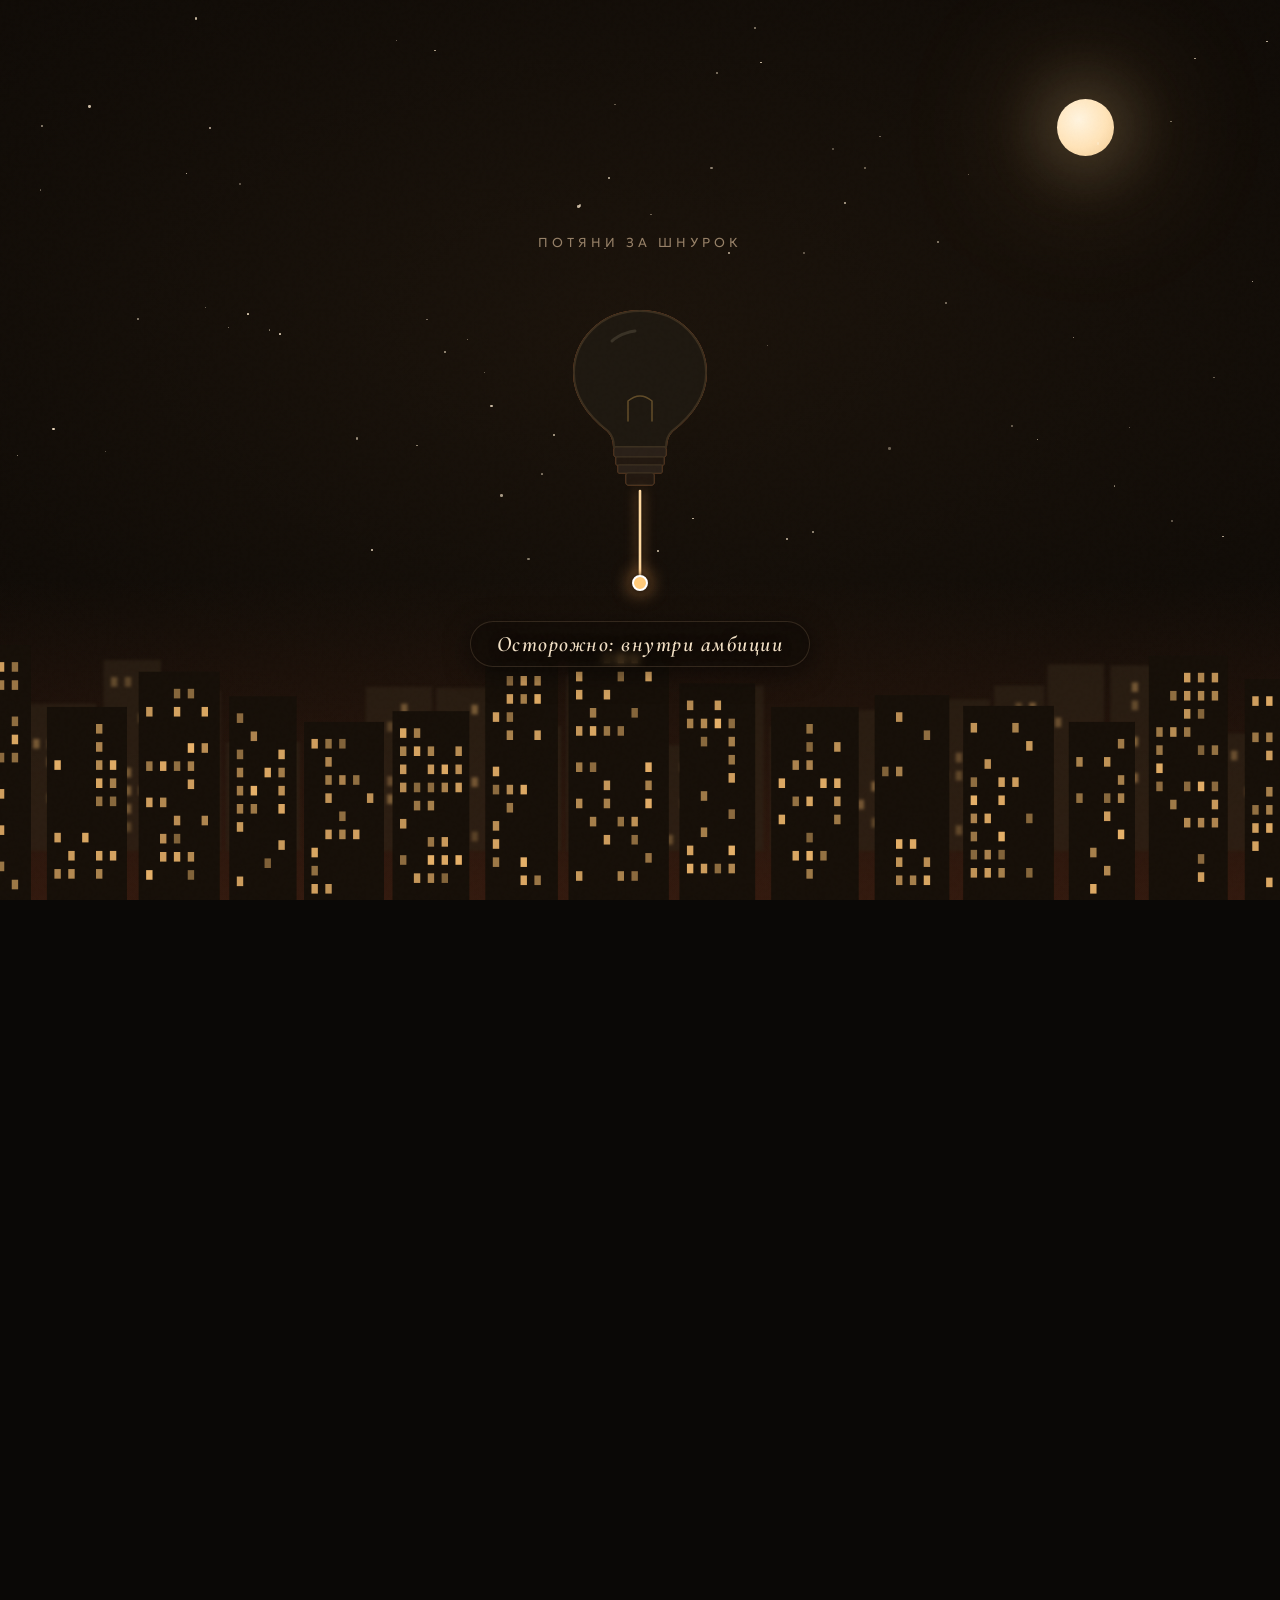
==== commit 8bda85f4: "Remove hero anchor buttons (Опыт/Задачи) entirely Co-Authored-By: Claude Opus 4.8 <noreply@anthropic" ====
--- a/index.html
+++ b/index.html
@@ -118,11 +118,6 @@
       <a class="social-icon social-icon--max" href="https://max.ru/u/f9LHodD0cOK5AUNdHA8fKhUVVmhe5Tq57rULyt5HGk4_OjOzSG8hDeSifoY" target="_blank" rel="noopener" aria-label="Написать в MAX">
         <img src="max-icon.png" alt="MAX" width="38" height="38" loading="lazy">
       </a>
-    </div>
-    <!-- #6 Якорные кнопки -->
-    <div class="hero-anchors">
-      <a class="hero-anchor-btn" href="#section-exp">Опыт ↓</a>
-      <a class="hero-anchor-btn" href="#section-offer">Задачи ↓</a>
     </div>
   </div>
   <div class="hero-right">
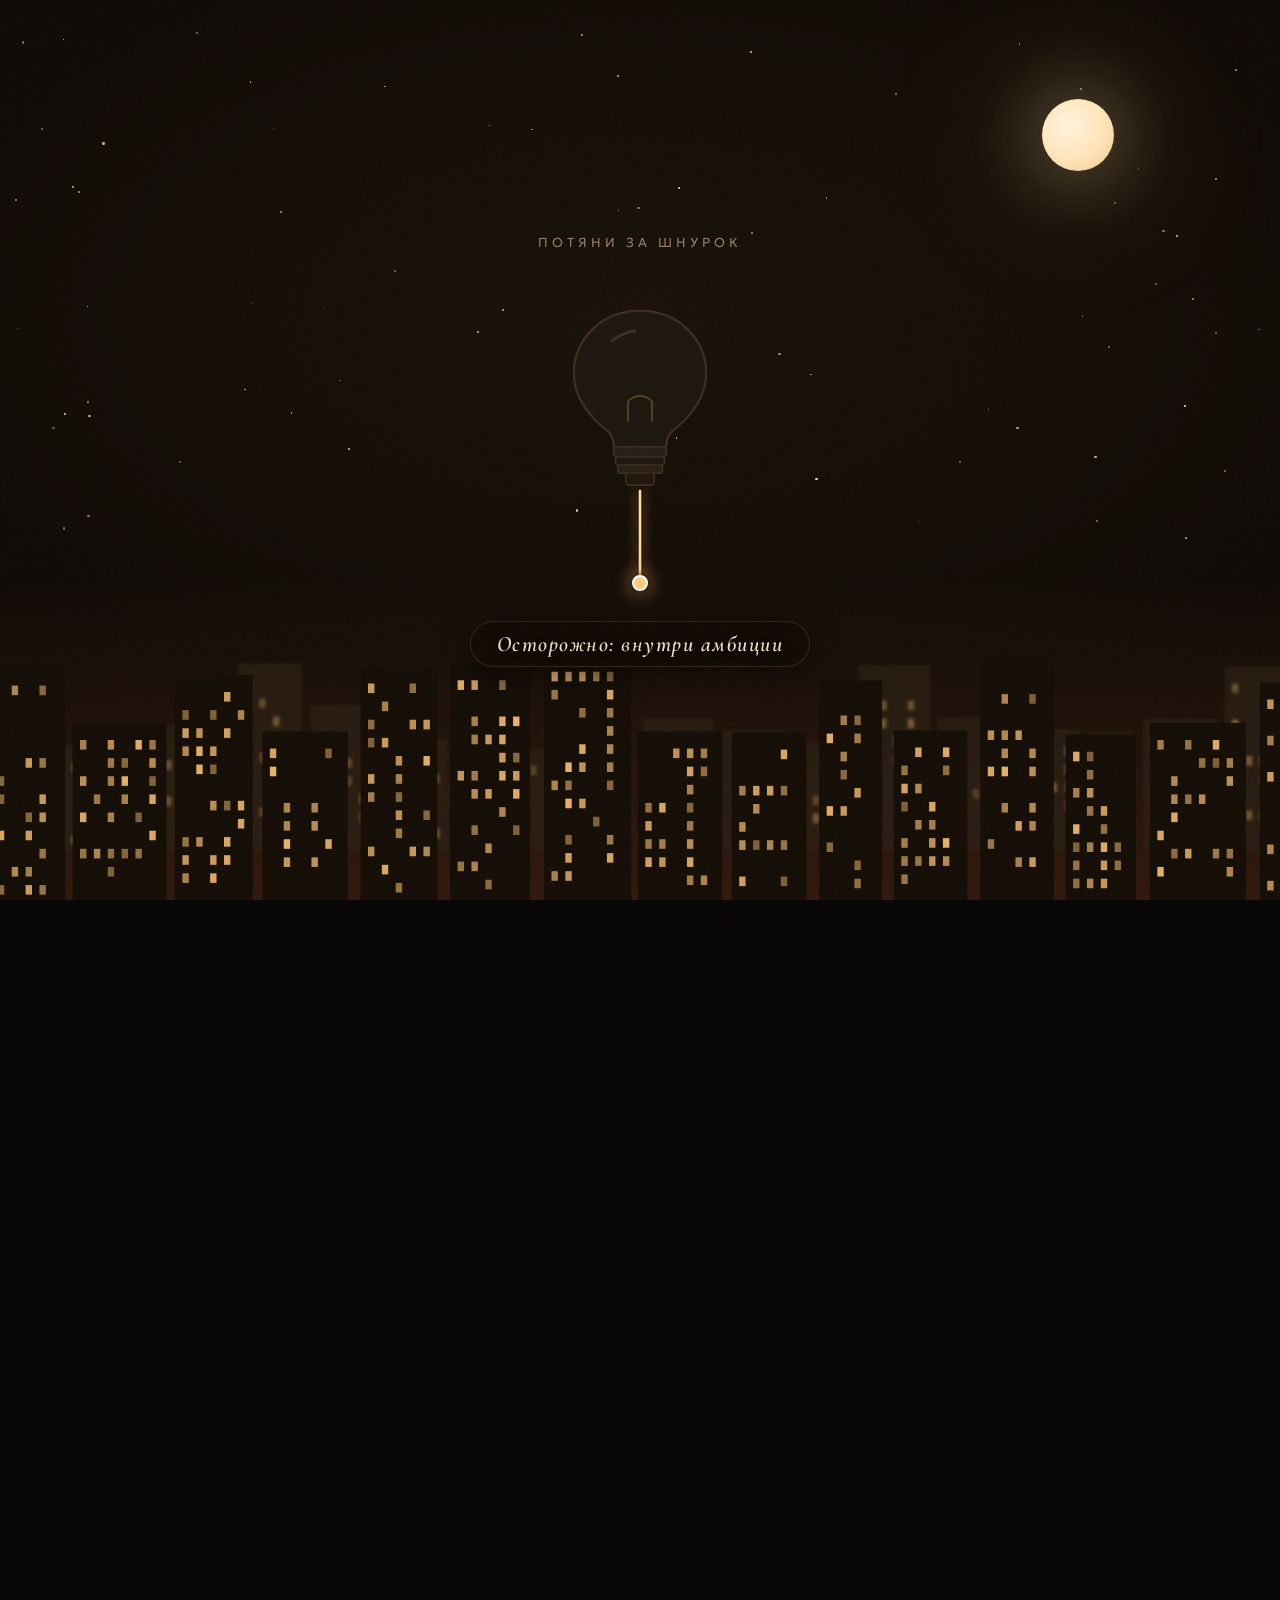
==== commit 66b25049: "Add cinematic text reveal, cursor glow, and fix hero photo on laptops - Per-word reveal with blur→sh" ====
--- a/index.html
+++ b/index.html
@@ -73,6 +73,9 @@
 <!-- светлячки-искры идей: свободно летают по всему сайту (генерируются в script.js) -->
 <div id="fireflies" aria-hidden="true"></div>
 
+<!-- тёплое свечение, следующее за курсором -->
+<div id="cursor-glow" aria-hidden="true"></div>
+
 <!-- MAIN -->
 <div id="main-content">
 
@@ -83,7 +86,12 @@
       <span class="status-dot"></span>
       <span class="status-text">Открыт к предложениям</span>
     </div>
-    <h1 class="hero-slogan">Работаю<em>руками,</em>думаю<em>головой</em></h1>
+    <h1 class="hero-slogan">
+      <span class="rv-line"><span class="rv-word" style="transition-delay:0.4s">Работаю</span></span>
+      <em><span class="rv-line"><span class="rv-word" style="transition-delay:0.5s">руками,</span></span></em>
+      <span class="rv-line"><span class="rv-word" style="transition-delay:0.6s">думаю</span></span>
+      <em><span class="rv-line"><span class="rv-word" style="transition-delay:0.7s">головой</span></span></em>
+    </h1>
     <p class="hero-about">Меня зовут Егор. Я бизнес-ассистент с 7-летним опытом работы в связке с руководителями разного уровня. Закрываю операционные задачи, выстраиваю процессы и беру на себя всё, что отвлекает от стратегии. Активно изучаю инструменты на базе искусственного интеллекта и внедряю их в работу — это позволяет делать больше за меньшее время. Дисциплинирован, грамотен, быстро вхожу в контекст. Работаю удалённо — без потери качества и скорости. Готов к полной занятости и максимальной вовлечённости: погружаюсь в задачи команды и держу фокус на результате.</p>
     <div class="hero-contacts">
       <a href="tel:+79090990226" aria-label="Позвонить Егору"><span class="c-dot"></span>+7 (909) 099-02-26</a>
--- a/styles.css
+++ b/styles.css
@@ -37,7 +37,7 @@
 .hero-left .hero-contacts,
 .hero-left .hero-anchors {
   opacity: 0; transform: translateY(18px);
-  transition: opacity 0.6s ease, transform 0.6s ease;
+  transition: opacity 0.6s ease, transform 0.6s ease, translate 0.5s cubic-bezier(.16,1,.3,1);
 }
 #main-content.revealed .hero-left .hero-eyebrow   { opacity: 1; transform: none; transition-delay: 0.1s; }
 #main-content.revealed .hero-left .status-badge   { opacity: 1; transform: none; transition-delay: 0.22s; }
@@ -45,6 +45,23 @@
 #main-content.revealed .hero-left .hero-about     { opacity: 1; transform: none; transition-delay: 0.52s; }
 #main-content.revealed .hero-left .hero-contacts  { opacity: 1; transform: none; transition-delay: 0.66s; }
 #main-content.revealed .hero-left .hero-anchors   { opacity: 1; transform: none; transition-delay: 0.78s; }
+
+/* кинематографичный reveal заголовка: каждое слово выезжает из-под маски с подсветкой */
+.hero-slogan .rv-line { display: inline-block; overflow: hidden; padding-bottom: 0.12em; vertical-align: bottom; }
+.hero-slogan .rv-word {
+  display: block; transform: translateY(115%); opacity: 0; filter: blur(10px);
+  transition: transform 0.9s cubic-bezier(.16,1,.3,1), opacity 0.8s ease, filter 0.8s ease;
+}
+#main-content.revealed .hero-slogan .rv-word {
+  transform: translateY(0); opacity: 1; filter: blur(0);
+  animation: sloganGlow 1.4s ease-out 1.1s;
+}
+@keyframes sloganGlow {
+  0%, 100% { text-shadow: 0 0 0 rgba(155,79,42,0); }
+  40%      { text-shadow: 0 0 24px rgba(155,79,42,0.45); }
+}
+/* лёгкий параллакс заголовка от движения курсора */
+.hero-slogan { translate: var(--px-x, 0px) var(--px-y, 0px); }
 
 /* фото плавно появляется */
 .hero-right { opacity: 0; transition: opacity 0.9s ease 0.5s; }
@@ -182,11 +199,11 @@
 #main-content.revealed { opacity: 1; }
 
 /* ===== HERO ===== */
-.hero { min-height: 100vh; background: var(--cream); display: grid; grid-template-columns: 1fr 1fr; position: relative; overflow: hidden; }
+.hero { min-height: 100vh; background: var(--cream); display: grid; grid-template-columns: 1fr 1fr; position: relative; overflow: clip; }
 .hero-left { padding: 90px 64px; display: flex; flex-direction: column; justify-content: center; position: relative; z-index: 2; }
 .hero-eyebrow { font-size: 10px; letter-spacing: 5px; text-transform: uppercase; color: var(--terra); margin-bottom: 24px; display: flex; align-items: center; gap: 10px; }
 .hero-eyebrow::before { content: ''; width: 24px; height: 1px; background: var(--terra); }
-.hero-slogan { font-family: 'Cormorant Garamond', serif; font-size: clamp(52px, 7vw, 100px); font-weight: 700; line-height: 0.9; color: var(--ink); margin-bottom: 32px; letter-spacing: -2px; }
+.hero-slogan { font-family: 'Cormorant Garamond', serif; font-size: clamp(52px, min(7vw, 9vh), 100px); font-weight: 700; line-height: 0.9; color: var(--ink); margin-bottom: 32px; letter-spacing: -2px; }
 .hero-slogan em { color: var(--terra); font-style: normal; display: block; }
 .hero-about { font-size: 14px; color: var(--ink2); line-height: 1.9; max-width: 400px; margin-bottom: 44px; border-left: 2px solid var(--terra); padding-left: 18px; }
 .hero-contacts { display: flex; flex-direction: column; gap: 13px; margin-bottom: 32px; }
@@ -219,8 +236,8 @@
 }
 .hero-anchor-btn:hover { background: var(--terra); color: #fff; border-color: var(--terra); }
 
-.hero-right { position: relative; overflow: hidden; background: var(--bg); display: flex; flex-direction: column; }
-.photo-area { flex: 1; display: flex; align-items: flex-end; justify-content: center; position: relative; overflow: hidden; }
+.hero-right { position: sticky; top: 0; align-self: start; height: 100vh; overflow: hidden; background: var(--bg); display: flex; flex-direction: column; }
+.photo-area { flex: 1; display: flex; align-items: center; justify-content: center; position: relative; overflow: hidden; }
 .hero-bg-text {
   position: absolute; right: -10px; top: 50%;
   transform: translateY(calc(-55% + var(--bgtext-shift, 0px)));
@@ -423,6 +440,19 @@
   50%      { opacity: 0.95; }
 }
 @media (prefers-reduced-motion: reduce) { #fireflies { display: none; } }
+
+/* ===== СВЕЧЕНИЕ ЗА КУРСОРОМ ===== */
+#cursor-glow {
+  position: fixed; top: 0; left: 0; width: 480px; height: 480px;
+  border-radius: 50%; pointer-events: none; z-index: 5;
+  translate: -50% -50%;
+  background: radial-gradient(circle, rgba(255,196,110,0.16) 0%, rgba(255,150,80,0.07) 42%, rgba(255,150,80,0) 70%);
+  opacity: 0; mix-blend-mode: plus-lighter;
+  will-change: transform;
+  transition: opacity 0.4s ease;
+}
+body.dark-mode #cursor-glow.visible { opacity: 1; }
+@media (prefers-reduced-motion: reduce), (hover: none) { #cursor-glow { display: none; } }
 
 .cta-big { font-family: 'Cormorant Garamond', serif; font-size: clamp(36px, 5.5vw, 72px); font-weight: 700; color: #fff; margin-bottom: 12px; line-height: 1; }
 .cta-big em { color: var(--terra2); font-style: normal; }
@@ -502,14 +532,15 @@
 /* ===== ЧИСТЫЙ ФОН HERO + КРУПНОЕ ФОТО + ЕДИНЫЙ HOVER ===== */
 /* спокойный тёплый градиент вместо «графика»/частиц */
 .hero { background: linear-gradient(135deg, #faf6ee 0%, #f4e8d7 52%, #ecd8c2 100%); }
-.hero-right { position: relative; background: transparent; z-index: 2; }
+.hero-right { background: transparent; z-index: 2; }
 body.dark-mode .hero { background: linear-gradient(135deg, #1d150d 0%, #241810 55%, #2b1c11 100%) !important; }
 
-/* фото — крупное и адаптивное под любой экран (монитор / ноут / телефон) */
-.photo-area { align-items: flex-end; }
+/* фото: высота = 80% экрана, ширина — по реальным пропорциям портрета (3:4) */
 .photo-wrap {
-  width: clamp(280px, 38vw, 600px);
-  height: clamp(400px, 78vh, 820px);
+  height: clamp(300px, 80vh, 720px);
+  aspect-ratio: 3 / 4;
+  width: auto;
+  max-width: 90%;
 }
 /* фото без подложки: светлый студийный фон растворяем смешиванием — остаётся только портрет */
 .photo-face img { object-fit: contain; object-position: center bottom; mix-blend-mode: multiply; }
@@ -549,7 +580,7 @@
   /* #1 фото на мобилке — крупное и адаптивное */
   .hero { grid-template-columns: 1fr; min-height: auto; }
   .hero-left { padding: 60px 32px 40px; order: 1; }
-  .hero-right { order: 2; min-height: auto; padding-bottom: 6px; }
+  .hero-right { position: relative; height: auto; order: 2; min-height: auto; padding-bottom: 6px; }
   .photo-area { min-height: auto; padding: 6px 0 0; }
   .photo-wrap { width: min(78vw, 360px); height: min(104vw, 480px); }
 
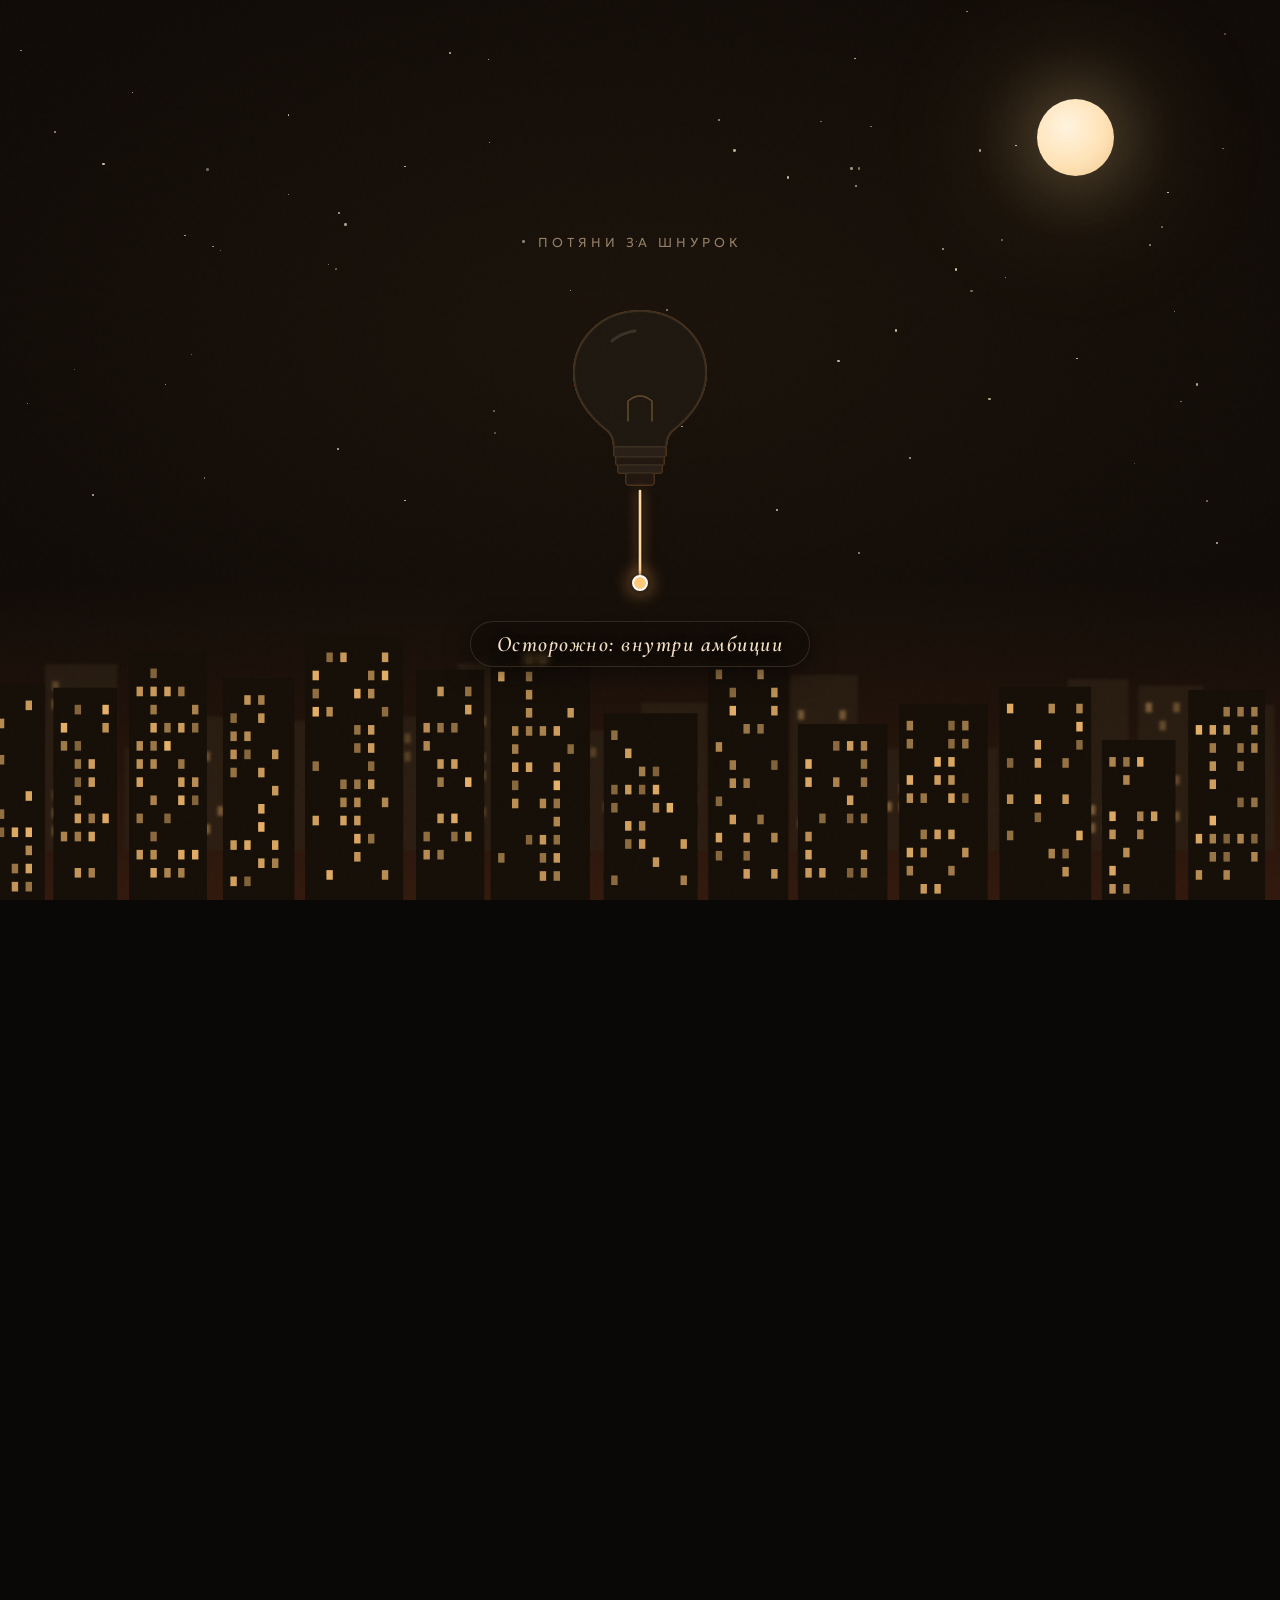
==== commit 9689c475: "Add timeline, magnetic hover, scramble effects; visual variety across sections; rename companies and" ====
--- a/index.html
+++ b/index.html
@@ -331,14 +331,14 @@
       <h2 class="section-title">Сферы, в которых работал</h2>
     </div>
     <div class="niches-grid">
-      <a class="niche-card" href="#exp-wb" aria-label="Перейти к опыту: Маркетплейсы WB / OZON"><div class="niche-num">01</div><div class="niche-name">Маркетплейсы WB / OZON</div></a>
+      <a class="niche-card" href="#exp-wb" aria-label="Перейти к опыту: Маркетплейсы WB / OZON / Яндекс Маркет"><div class="niche-num">01</div><div class="niche-name">WB / OZON / Яндекс Маркет</div></a>
       <a class="niche-card" href="#exp-gaz" aria-label="Перейти к опыту: Газовая отрасль"><div class="niche-num">02</div><div class="niche-name">Газовая отрасль</div></a>
-      <a class="niche-card" href="#exp-airport" aria-label="Перейти к опыту: Авиация / Аэропорт"><div class="niche-num">03</div><div class="niche-name">Авиация / Аэропорт</div></a>
+      <a class="niche-card" href="#exp-airport" aria-label="Перейти к опыту: Аэропорт"><div class="niche-num">03</div><div class="niche-name">Аэропорт</div></a>
       <a class="niche-card" href="#exp-buh" aria-label="Перейти к опыту: Бухгалтерия и налоги"><div class="niche-num">04</div><div class="niche-name">Бухгалтерия и налоги</div></a>
       <a class="niche-card" href="#exp-ful" aria-label="Перейти к опыту: Фулфилмент"><div class="niche-num">05</div><div class="niche-name">Фулфилмент</div></a>
       <a class="niche-card" href="#exp-info" aria-label="Перейти к опыту: Инфобизнес / Наставничество"><div class="niche-num">06</div><div class="niche-name">Инфобизнес / Наставничество</div></a>
       <a class="niche-card" href="#exp-psy" aria-label="Перейти к опыту: Психология"><div class="niche-num">07</div><div class="niche-name">Психология</div></a>
-      <a class="niche-card" href="#exp-food" aria-label="Перейти к опыту: Общепит / HoReCa"><div class="niche-num">08</div><div class="niche-name">Общепит / HoReCa</div></a>
+      <a class="niche-card" href="#exp-food" aria-label="Перейти к опыту: Ресторанный бизнес"><div class="niche-num">08</div><div class="niche-name">Ресторанный бизнес</div></a>
     </div>
   </div>
 </section>
@@ -371,7 +371,7 @@
     <div class="acc-item" id="exp-gaz">
       <div class="acc-header" role="button" aria-expanded="false" aria-controls="body-gaz" tabindex="0">
         <div class="acc-duration"><div class="acc-dur-num">1.5</div><div class="acc-dur-label">года</div></div>
-        <div><div class="acc-company">Газстройпром</div><div class="acc-position">Помощник руководителя</div></div>
+        <div><div class="acc-company">ООО «ГазСтройПроф»</div><div class="acc-position">Помощник руководителя</div></div>
         <div class="acc-arrow" aria-hidden="true">▾</div>
       </div>
       <div class="acc-body" id="body-gaz">
@@ -383,7 +383,7 @@
     <div class="acc-item" id="exp-airport">
       <div class="acc-header" role="button" aria-expanded="false" aria-controls="body-airport" tabindex="0">
         <div class="acc-duration"><div class="acc-dur-num">4+</div><div class="acc-dur-label">года</div></div>
-        <div><div class="acc-company">Аэропорт</div><div class="acc-position">Инженер связи</div></div>
+        <div><div class="acc-company">Госкорпорация по ОрВД</div><div class="acc-position">Инженер связи</div></div>
         <div class="acc-arrow" aria-hidden="true">▾</div>
       </div>
       <div class="acc-body" id="body-airport">
@@ -395,7 +395,7 @@
     <div class="acc-item" id="exp-buh">
       <div class="acc-header" role="button" aria-expanded="false" aria-controls="body-buh" tabindex="0">
         <div class="acc-duration"><div class="acc-dur-num">5</div><div class="acc-dur-label">мес.</div></div>
-        <div><div class="acc-company">Бухгалтерский аутсорсинг</div><div class="acc-position">Помощник / ассистент руководителя</div></div>
+        <div><div class="acc-company">Ниша бухгалтерии</div><div class="acc-position">Помощник / ассистент руководителя</div></div>
         <div class="acc-arrow" aria-hidden="true">▾</div>
       </div>
       <div class="acc-body" id="body-buh">
@@ -407,7 +407,7 @@
     <div class="acc-item" id="exp-ful">
       <div class="acc-header" role="button" aria-expanded="false" aria-controls="body-ful" tabindex="0">
         <div class="acc-duration"><div class="acc-dur-num">10</div><div class="acc-dur-label">мес.</div></div>
-        <div><div class="acc-company">Фулфилмент Пеликан</div><div class="acc-position">Менеджер по продажам / личный ассистент</div></div>
+        <div><div class="acc-company">Фулфилмент «Пеликан»</div><div class="acc-position">Менеджер по продажам / личный ассистент</div></div>
         <div class="acc-arrow" aria-hidden="true">▾</div>
       </div>
       <div class="acc-body" id="body-ful">
@@ -474,15 +474,27 @@
         </div>
       </div>
       <div class="tool-group">
-        <div class="tool-group-title">Офис и коммуникации</div>
+        <div class="tool-group-title">Офис и документы</div>
         <div class="tool-tags">
-          <span class="tool-tag">Excel</span><span class="tool-tag">Google Sheets</span><span class="tool-tag">Google Docs</span><span class="tool-tag">PowerPoint</span><span class="tool-tag">Word</span><span class="tool-tag">Zoom</span><span class="tool-tag">Google Meet</span><span class="tool-tag">Яндекс Телемост</span><span class="tool-tag">WhatsApp Business</span>
+          <span class="tool-tag">Excel</span><span class="tool-tag">Google Sheets</span><span class="tool-tag">Google Docs</span><span class="tool-tag">Word</span><span class="tool-tag">PowerPoint</span>
         </div>
       </div>
       <div class="tool-group">
-        <div class="tool-group-title">AI и контент</div>
+        <div class="tool-group-title">Коммуникации</div>
         <div class="tool-tags">
-          <span class="tool-tag">ChatGPT</span><span class="tool-tag">Claude AI</span><span class="tool-tag">Claude Design</span><span class="tool-tag">Gemini</span><span class="tool-tag">Perplexity</span><span class="tool-tag">Nano Banana</span><span class="tool-tag">VS Code</span><span class="tool-tag">Яндекс.Директ</span><span class="tool-tag">Метрика</span><span class="tool-tag">Видеомонтаж</span><span class="tool-tag">Reels / Shorts</span>
+          <span class="tool-tag">Zoom</span><span class="tool-tag">Google Meet</span><span class="tool-tag">Яндекс Телемост</span><span class="tool-tag">WhatsApp Business</span>
+        </div>
+      </div>
+      <div class="tool-group">
+        <div class="tool-group-title">AI-инструменты</div>
+        <div class="tool-tags">
+          <span class="tool-tag">ChatGPT</span><span class="tool-tag">Claude AI</span><span class="tool-tag">Claude Design</span><span class="tool-tag">Gemini</span><span class="tool-tag">Perplexity</span><span class="tool-tag">Nano Banana</span><span class="tool-tag">VS Code</span>
+        </div>
+      </div>
+      <div class="tool-group">
+        <div class="tool-group-title">Маркетплейсы и реклама</div>
+        <div class="tool-tags">
+          <span class="tool-tag">Яндекс.Директ</span><span class="tool-tag">Яндекс Метрика</span><span class="tool-tag">РСЯ</span><span class="tool-tag">Видеомонтаж</span><span class="tool-tag">Reels / Shorts</span>
         </div>
       </div>
     </div>
--- a/styles.css
+++ b/styles.css
@@ -270,8 +270,8 @@
 .ticker-track { display: inline-flex; animation: ticker 32s linear infinite; }
 /* #11 тач-пауза через класс */
 .ticker-track:hover, .ticker-track.paused { animation-play-state: paused; }
-.ticker-item { font-size: 11px; letter-spacing: 2.5px; text-transform: uppercase; color: var(--ink2); padding: 0 24px; display: inline-flex; align-items: center; gap: 24px; }
-.ticker-item::after { content: '·'; color: var(--terra); font-size: 16px; }
+.ticker-item { font-size: 11px; letter-spacing: 2.5px; text-transform: uppercase; color: var(--ink2); padding: 0 14px; display: inline-flex; align-items: center; gap: 14px; }
+.ticker-item::after { content: ''; width: 3px; height: 3px; border-radius: 50%; background: var(--terra); flex-shrink: 0; align-self: center; }
 @keyframes ticker { 0% { transform: translateX(0); } 100% { transform: translateX(-50%); } }
 
 /* ===== SECTIONS ===== */
@@ -348,14 +348,38 @@
 /* ===== NICHES ===== */
 .niches-section { background: var(--bg2) !important; }
 .niches-grid { display: grid; grid-template-columns: repeat(4, 1fr); gap: 12px; }
-.niche-card { padding: 20px 16px; background: var(--cream); border: 1px solid var(--line); border-bottom: 3px solid transparent; cursor: pointer; text-align: center; text-decoration: none; display: block; opacity: 0; transform: translateY(12px); transition: opacity 0.4s, transform 0.4s, border-color 0.25s, background 0.25s; }
-.niche-card:hover { border-bottom-color: var(--terra); background: #fff; transform: translateY(-3px) !important; }
+.niche-card { padding: 28px 16px 22px; background: var(--cream); border: none; border-bottom: 2px solid var(--line); cursor: pointer; text-align: center; text-decoration: none; display: block; opacity: 0; transform: translateY(12px); translate: var(--mg-x,0px) var(--mg-y,0px); transition: opacity 0.4s, transform 0.4s, border-color 0.25s, background 0.25s, box-shadow 0.3s, translate 0.25s ease; }
+.niche-card:hover { border-bottom-color: var(--terra); background: #fff; box-shadow: 0 6px 24px rgba(155,79,42,0.1); transform: translateY(-3px) !important; }
 .niche-card.visible { opacity: 1; transform: translateY(0); }
-.niche-num { font-family: 'Cormorant Garamond', serif; font-size: 28px; font-weight: 700; color: rgba(155,79,42,0.15); line-height: 1; margin-bottom: 8px; }
+.niche-num { font-family: 'Cormorant Garamond', serif; font-size: 44px; font-weight: 700; color: rgba(155,79,42,0.12); line-height: 1; margin-bottom: 4px; }
 .niche-name { font-size: 12px; color: var(--ink); line-height: 1.4; }
 
+/* ===== TIMELINE ОПЫТА ===== */
+.exp-tl-wrap { position: relative; }
+.tl-rail {
+  position: absolute; left: 7px; top: 20px; bottom: 20px;
+  width: 2px; background: rgba(155,79,42,0.12); border-radius: 2px; overflow: hidden;
+}
+.tl-fill {
+  position: absolute; left: 0; right: 0; top: 0; height: 0%;
+  background: linear-gradient(to bottom, var(--terra), rgba(196,105,61,0.3));
+  box-shadow: 0 0 8px rgba(196,105,61,0.55);
+}
+.tl-node {
+  position: absolute; left: 2px; top: 40px;
+  width: 12px; height: 12px; border-radius: 50%;
+  background: rgba(155,79,42,0.15); border: 2px solid rgba(155,79,42,0.3);
+  z-index: 2; pointer-events: none;
+  transition: background 0.6s ease, border-color 0.6s ease, box-shadow 0.6s ease;
+}
+.acc-item.visible .tl-node {
+  background: var(--terra); border-color: var(--terra);
+  box-shadow: 0 0 8px rgba(196,105,61,0.7), 0 0 20px rgba(196,105,61,0.3);
+}
+@media (prefers-reduced-motion: reduce) { .tl-fill, .tl-node { transition: none !important; } }
+
 /* ===== ACCORDION ===== */
-.acc-item { border-bottom: 1px solid var(--line); opacity: 0; transform: translateY(16px); transition: opacity 0.5s, transform 0.5s; }
+.acc-item { position: relative; border-bottom: 1px solid var(--line); opacity: 0; transform: translateY(16px); transition: opacity 0.5s, transform 0.5s; }
 .acc-item.visible { opacity: 1; transform: none; }
 /* #9 aria-friendly */
 .acc-header { display: grid; grid-template-columns: 100px 1fr auto; gap: 24px; align-items: center; padding: 28px 0; cursor: pointer; user-select: none; }
@@ -377,15 +401,16 @@
 
 /* ===== TOOLS ===== */
 .tools-section { background: var(--cream) !important; }
-.tools-grid { display: grid; grid-template-columns: repeat(3,1fr); gap: 40px; }
+.tools-grid { display: flex; flex-wrap: wrap; justify-content: center; gap: 40px; }
+.tool-group { flex: 0 0 calc((100% - 80px) / 3); }
 .tool-group-title { font-size: 10px; letter-spacing: 4px; text-transform: uppercase; color: var(--terra); margin-bottom: 16px; padding-bottom: 10px; border-bottom: 1px solid var(--line); }
 .tool-tags { display: flex; flex-wrap: wrap; gap: 8px; }
-.tool-tag { font-size: 12px; padding: 6px 14px; border: 1px solid var(--line); color: var(--ink2); background: var(--bg); transition: border-color 0.2s, color 0.2s; }
-.tool-tag:hover { border-color: var(--terra); color: var(--terra); }
+.tool-tag { font-size: 12px; padding: 0 16px; height: 34px; display: inline-flex; align-items: center; border: 1px solid var(--line); color: var(--ink2); background: var(--bg); border-radius: 999px; transition: border-color 0.2s, color 0.2s, background 0.2s; user-select: none; cursor: default; }
+.tool-tag:hover { border-color: var(--terra); color: var(--terra); background: rgba(155,79,42,0.06); }
 
 /* ===== QUALITIES ===== */
 /* #10 убрали padding:0!important — заменили нормальным отступом */
-.q-section { background: var(--bg) !important; padding: 96px 0 !important; }
+.q-section { background: var(--bg2) !important; padding: 96px 0 !important; }
 .q-grid { display: grid; grid-template-columns: repeat(4,1fr); gap: 2px; background: var(--line); }
 .q-card { background: var(--cream); padding: 40px 28px; opacity: 0; transform: translateY(16px); transition: opacity 0.5s, transform 0.5s; position: relative; overflow: hidden; }
 .q-card.visible { opacity: 1; transform: none; }
@@ -398,11 +423,12 @@
 .q-card:hover .q-accent { width: 100%; }
 
 /* ===== EDUCATION ===== */
-.edu-grid { display: grid; grid-template-columns: repeat(3,1fr); gap: 20px; }
-.edu-card { border: 1px solid var(--line); padding: 28px 28px 28px 36px; position: relative; background: var(--cream); opacity: 0; transform: translateY(16px); transition: opacity 0.5s, transform 0.5s, border-color 0.2s; }
+.edu-grid { display: flex; flex-wrap: wrap; justify-content: center; gap: 20px; }
+.edu-card { flex: 0 0 calc((100% - 40px) / 3); }
+.edu-card { border: 1px solid var(--line); padding: 32px 28px 28px; position: relative; background: var(--cream); opacity: 0; transform: translateY(16px); transition: opacity 0.5s, transform 0.5s, border-color 0.2s; }
 .edu-card:hover { border-color: var(--terra); }
 .edu-card.visible { opacity: 1; transform: none; }
-.edu-card::before { content: ''; position: absolute; top: 0; left: 0; width: 3px; height: 100%; background: var(--terra); }
+.edu-card::before { content: ''; position: absolute; top: 0; left: 0; right: 0; height: 3px; width: 100%; background: linear-gradient(90deg, var(--terra) 0%, rgba(196,105,61,0.25) 100%); }
 .edu-year { font-size: 10px; letter-spacing: 3px; text-transform: uppercase; color: var(--terra); margin-bottom: 8px; }
 .edu-title { font-family: 'Cormorant Garamond', serif; font-size: 18px; font-weight: 700; margin-bottom: 5px; line-height: 1.3; color: var(--ink); }
 .edu-sub { font-size: 12px; color: var(--ink2); }
@@ -458,7 +484,7 @@
 .cta-big em { color: var(--terra2); font-style: normal; }
 .cta-sub { font-size: 14px; color: rgba(255,255,255,0.35); margin-bottom: 44px; letter-spacing: 1px; }
 .cta-btns { display: flex; gap: 14px; justify-content: center; flex-wrap: wrap; }
-.btn { display: inline-flex; align-items: center; gap: 8px; padding: 14px 34px; font-family: 'Geologica', sans-serif; font-size: 11px; letter-spacing: 3px; text-transform: uppercase; text-decoration: none; cursor: pointer; border: none; transition: all 0.25s; }
+.btn { display: inline-flex; align-items: center; gap: 8px; padding: 14px 34px; font-family: 'Geologica', sans-serif; font-size: 11px; letter-spacing: 3px; text-transform: uppercase; text-decoration: none; cursor: pointer; border: none; translate: var(--mg-x,0px) var(--mg-y,0px); transition: all 0.25s; }
 .btn-fill { background: var(--terra); color: #fff; }
 .btn-fill:hover { background: var(--terra2); transform: translateY(-2px); }
 .btn-ghost { background: transparent; color: rgba(255,255,255,0.6); border: 1px solid rgba(255,255,255,0.15); }
@@ -503,11 +529,12 @@
 body.dark-mode .hero-about { color: var(--ink2); }
 body.dark-mode .hero-contacts a { color: var(--ink); }
 body.dark-mode .hero-contacts a:hover { color: var(--terra2); }
-body.dark-mode .niche-card { background: #1e1810; border-color: var(--line); }
+body.dark-mode .niche-card { background: #1e1810; border-bottom-color: var(--line); }
+body.dark-mode .niche-card:hover { background: #261e14; box-shadow: 0 6px 24px rgba(0,0,0,0.3); }
 body.dark-mode .niche-card:hover { background: #261e14; }
 body.dark-mode .niche-name { color: var(--ink); }
 /* #21 декоративные номера на тёмном фоне были почти не видны — поднимаем контраст */
-body.dark-mode .niche-num { color: rgba(196,105,61,0.35); }
+body.dark-mode .niche-num { color: rgba(196,105,61,0.28); }
 body.dark-mode .acc-company { color: var(--ink); }
 body.dark-mode .acc-desc { color: var(--ink2); }
 body.dark-mode .acc-item { border-color: var(--line); }
@@ -528,6 +555,9 @@
 body.dark-mode .section-title { color: var(--ink); }
 body.dark-mode .hero-anchor-btn { color: var(--terra2); border-color: rgba(196,105,61,0.3); }
 body.dark-mode .acc-dur-label { color: var(--ink2); }
+body.dark-mode .q-section { background: var(--bg2) !important; }
+body.dark-mode #section-edu { background: var(--bg) !important; }
+body.dark-mode .tool-tag:hover { background: rgba(196,105,61,0.1); }
 
 /* ===== ЧИСТЫЙ ФОН HERO + КРУПНОЕ ФОТО + ЕДИНЫЙ HOVER ===== */
 /* спокойный тёплый градиент вместо «графика»/частиц */
@@ -564,7 +594,7 @@
 }
 .niche-card {
   transform: translateY(20px);
-  transition: opacity 0.5s ease, transform 0.55s cubic-bezier(.16,1,.3,1), border-color 0.25s, background 0.25s;
+  transition: opacity 0.5s ease, transform 0.55s cubic-bezier(.16,1,.3,1), border-color 0.25s, background 0.25s, box-shadow 0.3s, translate 0.25s ease;
 }
 .acc-item.visible, .q-card.visible, .edu-card.visible, .niche-card.visible {
   opacity: 1; transform: none;
@@ -597,7 +627,8 @@
 
   .flip-grid { grid-template-columns: 1fr 1fr; }
   .niches-grid { grid-template-columns: repeat(2,1fr); }
-  .tools-grid { grid-template-columns: 1fr; }
+  .tools-grid { flex-direction: column; }
+  .tool-group { flex: 0 0 100%; }
   .q-grid { grid-template-columns: 1fr 1fr; }
   .edu-grid { grid-template-columns: 1fr; }
   .acc-header { grid-template-columns: 72px 1fr auto; gap: 16px; }
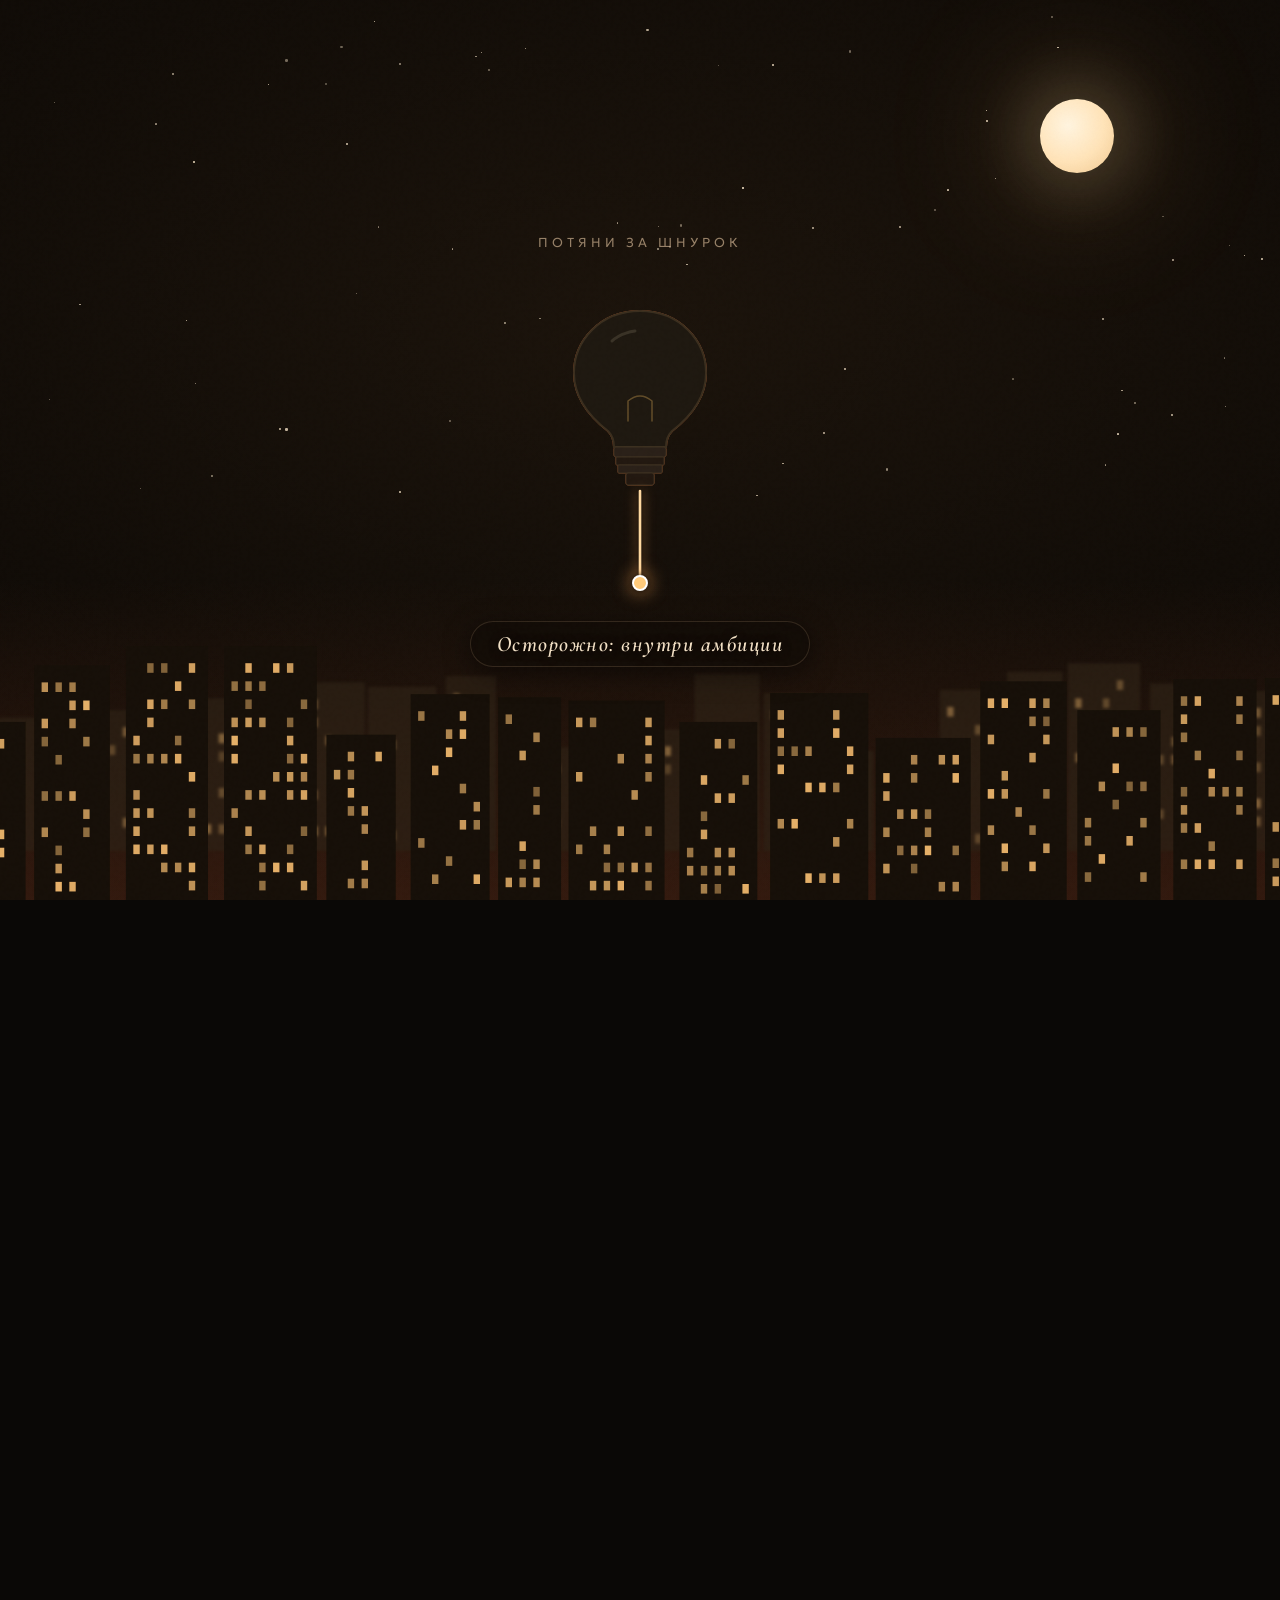
==== commit 4dc1d7f4: "Add genie box animation for experience section + card modals - Replace accordion with scroll-driven " ====
--- a/index.html
+++ b/index.html
@@ -343,115 +343,108 @@
   </div>
 </section>
 
-<!-- EXPERIENCE -->
+<!-- EXPERIENCE — GENIE SCENE -->
 <section id="section-exp">
-  <div class="container">
-    <div class="section-header">
-      <p class="section-eyebrow">Карьера</p>
-      <h2 class="section-title">Опыт работы</h2>
-      <!-- кружок-бейдж: перетекает между фактами при появлении в зоне видимости -->
-      <div class="stat-orb" id="statOrb" aria-hidden="true">
-        <span class="stat-orb-num">7</span>
-        <span class="stat-orb-label">лет опыта</span>
-      </div>
-    </div>
-
-    <div class="acc-item" id="exp-wb">
-      <div class="acc-header" role="button" aria-expanded="false" aria-controls="body-wb" tabindex="0">
-        <div class="acc-duration"><div class="acc-dur-num">1</div><div class="acc-dur-label">год</div></div>
-        <div><div class="acc-company">Wildberries / OZON</div><div class="acc-position">Помощник / ассистент руководителя</div></div>
-        <div class="acc-arrow" aria-hidden="true">▾</div>
-      </div>
-      <div class="acc-body" id="body-wb">
-        <p class="acc-desc">Полноценная работа в личных кабинетах WB и OZON: заполнение и оптимизация карточек товара, работа с контентом, коммуникация с производствами и поставщиками. Подготовка штрихкодов, оформление честных знаков (ЧЗ), формирование СДЕК-накладных, взаимодействие с менеджерами транспортных компаний. Поиск и найм сотрудников, проведение первичных собеседований, онбординг. Работа в Битрикс24: постановка задач, трекинг, отчётность. Прошёл обучение от Яндекса по работе с РСЯ, Яндекс.Директом и Яндекс.Метрикой.</p>
-        <div class="acc-tags"><span class="acc-tag">WB / OZON</span><span class="acc-tag">Карточки товара</span><span class="acc-tag">Честный знак</span><span class="acc-tag">СДЕК</span><span class="acc-tag">Яндекс.Директ</span><span class="acc-tag">РСЯ</span><span class="acc-tag">HR</span><span class="acc-tag">Битрикс24</span></div>
-      </div>
-    </div>
-
-    <div class="acc-item" id="exp-gaz">
-      <div class="acc-header" role="button" aria-expanded="false" aria-controls="body-gaz" tabindex="0">
-        <div class="acc-duration"><div class="acc-dur-num">1.5</div><div class="acc-dur-label">года</div></div>
-        <div><div class="acc-company">ООО «ГазСтройПроф»</div><div class="acc-position">Помощник руководителя</div></div>
-        <div class="acc-arrow" aria-hidden="true">▾</div>
-      </div>
-      <div class="acc-body" id="body-gaz">
-        <p class="acc-desc">Работа в крупной газовой компании: финансовое планирование и контроль, составление бюджетов по проектам, работа со счетами, выставление счетов подрядчикам, составление финансовых отчётов. Учёт рабочего времени, статусов ИТД, ведение реестров догазов, внутрянок, распредов и просрочек. Работа с документацией: акты ЗСО, СП, планы трасс, схемы сварных стыков. Учёт ППР, отчётные сведения в ГСМ, работа с сертификатами (Росс RU, ГазСЕРТ), структуризация закупок. Параллельно прошёл полный курс MBA General в City Business School.</p>
-        <div class="acc-tags"><span class="acc-tag">Финпланирование</span><span class="acc-tag">Бюджеты</span><span class="acc-tag">ИТД / ППР</span><span class="acc-tag">Сертификаты</span><span class="acc-tag">Закупки</span><span class="acc-tag">MBA</span><span class="acc-tag">Битрикс24</span></div>
-      </div>
-    </div>
-
-    <div class="acc-item" id="exp-airport">
-      <div class="acc-header" role="button" aria-expanded="false" aria-controls="body-airport" tabindex="0">
-        <div class="acc-duration"><div class="acc-dur-num">4+</div><div class="acc-dur-label">года</div></div>
-        <div><div class="acc-company">Госкорпорация по ОрВД</div><div class="acc-position">Инженер связи</div></div>
-        <div class="acc-arrow" aria-hidden="true">▾</div>
-      </div>
-      <div class="acc-body" id="body-airport">
-        <p class="acc-desc">Работа по профильной специальности инженера-связиста в государственной организации. Обслуживание, эксплуатация и контроль состояния кабельных линий связи (КЛС). Параллельная деятельность, совмещаемая с основной карьерой бизнес-ассистента — даёт техническую базу и понимание системной работы в крупных структурах.</p>
-        <div class="acc-tags"><span class="acc-tag">КЛС</span><span class="acc-tag">Связь</span><span class="acc-tag">Инженерия</span><span class="acc-tag">Госструктуры</span></div>
-      </div>
-    </div>
-
-    <div class="acc-item" id="exp-buh">
-      <div class="acc-header" role="button" aria-expanded="false" aria-controls="body-buh" tabindex="0">
-        <div class="acc-duration"><div class="acc-dur-num">5</div><div class="acc-dur-label">мес.</div></div>
-        <div><div class="acc-company">Ниша бухгалтерии</div><div class="acc-position">Помощник / ассистент руководителя</div></div>
-        <div class="acc-arrow" aria-hidden="true">▾</div>
-      </div>
-      <div class="acc-body" id="body-buh">
-        <p class="acc-desc">Работа в связке с профессиональным бухгалтером с опытом более 20 лет. Поиск клиентов для бухгалтерского аутсорсинга и консультаций по российскому законодательству. Участие в процессах регистрации ИП и ООО, сдачи отчётности, составления налоговых деклараций. Ведение Telegram-канала компании, параллельное обучение — погружение в бухгалтерский и налоговый учёт.</p>
-        <div class="acc-tags"><span class="acc-tag">Бухаутсорсинг</span><span class="acc-tag">Налоги</span><span class="acc-tag">ИП / ООО</span><span class="acc-tag">Telegram</span><span class="acc-tag">Клиентопоиск</span></div>
-      </div>
-    </div>
-
-    <div class="acc-item" id="exp-ful">
-      <div class="acc-header" role="button" aria-expanded="false" aria-controls="body-ful" tabindex="0">
-        <div class="acc-duration"><div class="acc-dur-num">10</div><div class="acc-dur-label">мес.</div></div>
-        <div><div class="acc-company">Фулфилмент «Пеликан»</div><div class="acc-position">Менеджер по продажам / личный ассистент</div></div>
-        <div class="acc-arrow" aria-hidden="true">▾</div>
-      </div>
-      <div class="acc-body" id="body-ful">
-        <p class="acc-desc">Активный поиск клиентов для услуг фулфилмента, холодные и тёплые продажи, полное сопровождение на каждом этапе сделки. Подготовка коммерческих предложений и договоров, расчёт стоимости услуг под каждого клиента. Анализ конкурентов и рынка. Ведение рабочих аккаунтов в соцсетях, видеомонтаж Reels, развитие Telegram-канала компании.</p>
-        <div class="acc-tags"><span class="acc-tag">B2B продажи</span><span class="acc-tag">КП и договоры</span><span class="acc-tag">Сопровождение сделок</span><span class="acc-tag">SMM</span><span class="acc-tag">Reels</span><span class="acc-tag">Telegram</span></div>
-      </div>
-    </div>
-
-    <div class="acc-item" id="exp-info">
-      <div class="acc-header" role="button" aria-expanded="false" aria-controls="body-info" tabindex="0">
-        <div class="acc-duration"><div class="acc-dur-num">9</div><div class="acc-dur-label">мес.</div></div>
-        <div><div class="acc-company">Наставничество / Инфобизнес</div><div class="acc-position">Администратор / РОП / помощник руководителя</div></div>
-        <div class="acc-arrow" aria-hidden="true">▾</div>
-      </div>
-      <div class="acc-body" id="body-info">
-        <p class="acc-desc">Широкий спектр задач в онлайн-бизнесе: создание регламентов и CRM-системы с нуля, руководство отделом продаж — найм, обучение, постановка планов, контроль результатов. Ведение валютного контроля и бухгалтерских отчётов. Travel-поддержка руководителя: поиск и бронирование жилья, транспорта, логистика поездок. Взаимодействие с госорганами, поиск подрядчиков. Создание договоров, счетов на оплату, платёжных поручений. Обработка лидов, ведение воронки продаж, закупка рекламы в Telegram-каналах.</p>
-        <div class="acc-tags"><span class="acc-tag">РОП</span><span class="acc-tag">CRM с нуля</span><span class="acc-tag">Регламенты</span><span class="acc-tag">Travel</span><span class="acc-tag">Валютный контроль</span><span class="acc-tag">AmoCRM</span><span class="acc-tag">Битрикс24</span><span class="acc-tag">Реклама в TG</span></div>
-      </div>
-    </div>
-
-    <div class="acc-item" id="exp-psy">
-      <div class="acc-header" role="button" aria-expanded="false" aria-controls="body-psy" tabindex="0">
-        <div class="acc-duration"><div class="acc-dur-num">5</div><div class="acc-dur-label">мес.</div></div>
-        <div><div class="acc-company">Ниша психологии</div><div class="acc-position">Бизнес-ассистент</div></div>
-        <div class="acc-arrow" aria-hidden="true">▾</div>
-      </div>
-      <div class="acc-body" id="body-psy">
-        <p class="acc-desc">Работа с практикующим психологом: ведение бухгалтерского учёта и отчётности, составление календаря и планёрок, личные поручения. Копирайтинг для соцсетей и рассылок, анализ алгоритмов Instagram и YouTube для роста аудитории. Ведение CRM, видеомонтаж экспертных Reels, рассылки по базе клиентов.</p>
-        <div class="acc-tags"><span class="acc-tag">Копирайтинг</span><span class="acc-tag">CRM</span><span class="acc-tag">Reels</span><span class="acc-tag">YouTube</span><span class="acc-tag">Instagram</span><span class="acc-tag">Бухучёт</span></div>
-      </div>
-    </div>
-
-    <div class="acc-item" id="exp-food">
-      <div class="acc-header" role="button" aria-expanded="false" aria-controls="body-food" tabindex="0">
-        <div class="acc-duration"><div class="acc-dur-num">2</div><div class="acc-dur-label">года</div></div>
-        <div><div class="acc-company">General Food</div><div class="acc-position">Официант · Бармен · Курьер</div></div>
-        <div class="acc-arrow" aria-hidden="true">▾</div>
-      </div>
-      <div class="acc-body" id="body-food">
-        <p class="acc-desc">Первый опыт работы с людьми. Именно здесь сформировались базовые навыки коммуникации, стрессоустойчивости и работы в команде в условиях высокой нагрузки. Работал в нескольких ролях параллельно: обслуживание гостей, барная стойка, курьерская доставка.</p>
-        <div class="acc-tags"><span class="acc-tag">Коммуникация</span><span class="acc-tag">Стрессоустойчивость</span><span class="acc-tag">Командная работа</span><span class="acc-tag">Сервис</span></div>
-      </div>
-    </div>
-
+  <div class="exp-scene" id="expScene">
+
+    <div class="exp-scene-head">
+      <div class="section-header">
+        <p class="section-eyebrow">Карьера · 7 лет</p>
+        <h2 class="section-title">Опыт <em>работы</em></h2>
+        <div class="stat-orb" id="statOrb" aria-hidden="true">
+          <span class="stat-orb-num">7</span>
+          <span class="stat-orb-label">лет опыта</span>
+        </div>
+      </div>
+    </div>
+
+    <div class="exp-deck" id="expDeck">
+      <article class="exp-card" id="exp-wb" tabindex="0" role="button" aria-haspopup="dialog">
+        <div class="exp-c-num">01</div>
+        <div class="exp-c-company">Wildberries / OZON</div>
+        <div class="exp-c-role">Помощник / ассистент руководителя</div>
+        <div class="exp-c-dur"><b>1</b> год</div>
+        <div class="exp-c-tags"><span class="exp-c-tag">Карточки товара</span><span class="exp-c-tag">Честный знак</span><span class="exp-c-tag">Битрикс24</span></div>
+        <div class="exp-c-more">Подробнее →</div>
+        <div class="exp-c-desc" hidden>Вёл карточки товаров на маркетплейсах: описания, инфографика, SEO-оптимизация. Работал с системой Честный Знак — маркировка и регистрация остатков. Координировал документооборот и задачи в Битрикс24, готовил отчёты и дайджесты для руководителя.</div>
+      </article>
+      <article class="exp-card" id="exp-gaz" tabindex="0" role="button" aria-haspopup="dialog">
+        <div class="exp-c-num">02</div>
+        <div class="exp-c-company">ООО «ГазСтройПроф»</div>
+        <div class="exp-c-role">Помощник руководителя</div>
+        <div class="exp-c-dur"><b>1.5</b> года</div>
+        <div class="exp-c-tags"><span class="exp-c-tag">Бюджеты</span><span class="exp-c-tag">ИТД / ППР</span><span class="exp-c-tag">MBA</span></div>
+        <div class="exp-c-more">Подробнее →</div>
+        <div class="exp-c-desc" hidden>Помогал контролировать бюджеты строительных проектов, работал с исполнительной технической документацией (ИТД) и проектами производства работ (ППР). Параллельно проходил программу MBA — применял полученные знания сразу в рабочих задачах.</div>
+      </article>
+      <article class="exp-card" id="exp-airport" tabindex="0" role="button" aria-haspopup="dialog">
+        <div class="exp-c-num">03</div>
+        <div class="exp-c-company">Госкорпорация по ОрВД</div>
+        <div class="exp-c-role">Инженер связи</div>
+        <div class="exp-c-dur"><b>4+</b> года</div>
+        <div class="exp-c-tags"><span class="exp-c-tag">КЛС</span><span class="exp-c-tag">Связь</span><span class="exp-c-tag">Госструктуры</span></div>
+        <div class="exp-c-more">Подробнее →</div>
+        <div class="exp-c-desc" hidden>Обслуживание кабельно-линейных сооружений (КЛС) аэронавигационной связи. Ответственность за бесперебойность систем связи аэропорта: плановое ТО, устранение неисправностей, работа с государственной инфраструктурой. Накопил серьёзную дисциплину и ответственность.</div>
+      </article>
+      <article class="exp-card" id="exp-buh" tabindex="0" role="button" aria-haspopup="dialog">
+        <div class="exp-c-num">04</div>
+        <div class="exp-c-company">Ниша бухгалтерии</div>
+        <div class="exp-c-role">Помощник / ассистент руководителя</div>
+        <div class="exp-c-dur"><b>5</b> мес.</div>
+        <div class="exp-c-tags"><span class="exp-c-tag">Налоги</span><span class="exp-c-tag">ИП / ООО</span><span class="exp-c-tag">Telegram</span></div>
+        <div class="exp-c-more">Подробнее →</div>
+        <div class="exp-c-desc" hidden>Помогал клиентам разбираться с налоговой отчётностью для ИП и ООО. Вёл Telegram-канал и переписку с клиентами, обрабатывал входящие запросы, назначал консультации и отслеживал выполнение задач.</div>
+      </article>
+      <article class="exp-card" id="exp-ful" tabindex="0" role="button" aria-haspopup="dialog">
+        <div class="exp-c-num">05</div>
+        <div class="exp-c-company">Фулфилмент «Пеликан»</div>
+        <div class="exp-c-role">Менеджер продаж / личный ассистент</div>
+        <div class="exp-c-dur"><b>10</b> мес.</div>
+        <div class="exp-c-tags"><span class="exp-c-tag">B2B продажи</span><span class="exp-c-tag">КП</span><span class="exp-c-tag">Битрикс24</span></div>
+        <div class="exp-c-more">Подробнее →</div>
+        <div class="exp-c-desc" hidden>B2B продажи услуг фулфилмента для малого и среднего бизнеса. Составлял коммерческие предложения, проводил переговоры, вёл клиентскую базу. Параллельно помогал руководителю как личный ассистент: планирование, делегирование, операционные задачи.</div>
+      </article>
+      <article class="exp-card" id="exp-info" tabindex="0" role="button" aria-haspopup="dialog">
+        <div class="exp-c-num">06</div>
+        <div class="exp-c-company">Наставничество / Инфобизнес</div>
+        <div class="exp-c-role">Администратор / РОП / помощник</div>
+        <div class="exp-c-dur"><b>9</b> мес.</div>
+        <div class="exp-c-tags"><span class="exp-c-tag">CRM с нуля</span><span class="exp-c-tag">Регламенты</span><span class="exp-c-tag">AmoCRM</span></div>
+        <div class="exp-c-more">Подробнее →</div>
+        <div class="exp-c-desc" hidden>Выстраивал CRM-систему в AmoCRM с нуля: воронки, теги, автоматизации. Писал регламенты для отдела продаж, проводил обучение менеджеров. Выступал в роли РОП: контролировал KPI, прослушивал звонки, давал обратную связь команде.</div>
+      </article>
+      <article class="exp-card" id="exp-psy" tabindex="0" role="button" aria-haspopup="dialog">
+        <div class="exp-c-num">07</div>
+        <div class="exp-c-company">Ниша психологии</div>
+        <div class="exp-c-role">Бизнес-ассистент</div>
+        <div class="exp-c-dur"><b>5</b> мес.</div>
+        <div class="exp-c-tags"><span class="exp-c-tag">Копирайтинг</span><span class="exp-c-tag">Reels</span><span class="exp-c-tag">CRM</span></div>
+        <div class="exp-c-more">Подробнее →</div>
+        <div class="exp-c-desc" hidden>Вёл копирайтинг и создавал контент для онлайн-практики психолога: посты, сторис, сценарии для Reels. Настраивал CRM, помогал выстраивать воронку продаж консультаций и вёл коммуникацию с потенциальными клиентами.</div>
+      </article>
+      <article class="exp-card" id="exp-food" tabindex="0" role="button" aria-haspopup="dialog">
+        <div class="exp-c-num">08</div>
+        <div class="exp-c-company">General Food</div>
+        <div class="exp-c-role">Официант · Бармен · Курьер</div>
+        <div class="exp-c-dur"><b>2</b> года</div>
+        <div class="exp-c-tags"><span class="exp-c-tag">Коммуникация</span><span class="exp-c-tag">Сервис</span><span class="exp-c-tag">Команда</span></div>
+        <div class="exp-c-more">Подробнее →</div>
+        <div class="exp-c-desc" hidden>Работа в сфере общественного питания в нескольких ролях. Прокачал навыки живой коммуникации с людьми, высокий стандарт сервиса и умение работать в команде в режиме многозадачности. Это заложило базу для работы с людьми в любой роли.</div>
+      </article>
+    </div>
+
+    <div class="exp-box" id="expBox">
+      <div class="exp-box-inner">
+        <div class="exp-box-back"></div>
+        <div class="exp-box-glow" id="expBoxGlow"></div>
+        <div class="exp-flap exp-flap-l" id="expFlapL"></div>
+        <div class="exp-flap exp-flap-r" id="expFlapR"></div>
+        <div class="exp-box-front"></div>
+        <div class="exp-box-label">Опыт · 2017–2024</div>
+      </div>
+    </div>
+
+    <div class="exp-progress" id="expProgress"></div>
   </div>
 </section>
 
@@ -609,6 +602,22 @@
 </footer>
 </div>
 
+<!-- EXP MODAL -->
+<div id="expModal" class="exp-modal" role="dialog" aria-modal="true" aria-labelledby="expModalCompany" hidden>
+  <div class="exp-modal-backdrop" id="expModalBackdrop"></div>
+  <div class="exp-modal-panel">
+    <button class="exp-modal-close" id="expModalClose" aria-label="Закрыть">✕</button>
+    <div class="exp-modal-num" id="expModalNum"></div>
+    <div class="exp-modal-company" id="expModalCompany"></div>
+    <div class="exp-modal-role" id="expModalRole"></div>
+    <div class="exp-modal-dur" id="expModalDur"></div>
+    <div class="exp-modal-tags" id="expModalTags"></div>
+    <p class="exp-modal-desc" id="expModalDesc"></p>
+  </div>
+</div>
+
+<script src="https://cdnjs.cloudflare.com/ajax/libs/gsap/3.12.5/gsap.min.js"></script>
+<script src="https://cdnjs.cloudflare.com/ajax/libs/gsap/3.12.5/ScrollTrigger.min.js"></script>
 <script src="script.js"></script>
 </body>
 </html>
--- a/styles.css
+++ b/styles.css
@@ -649,6 +649,210 @@
 /* ===== PRINT STYLES ===== */
 .print-skills { display: none; }
 
+/* ===== GENIE EXPERIENCE SCENE ===== */
+#section-exp { padding: 0; }
+.exp-scene {
+  position: relative; height: 100vh; width: 100%; overflow: hidden;
+  background: radial-gradient(80% 55% at 50% 95%, rgba(155,79,42,0.09), transparent 60%), var(--bg);
+}
+
+.exp-scene-head {
+  position: absolute; top: clamp(28px, 5vh, 56px); left: 50%; transform: translateX(-50%);
+  text-align: center; z-index: 20; width: 90%;
+}
+.exp-scene-head .section-header { margin-bottom: 0; position: relative; }
+.exp-scene-head .section-eyebrow { justify-content: center; }
+.exp-scene-head .section-title em { color: var(--terra); font-style: italic; }
+
+.exp-deck {
+  position: absolute; inset: 0; z-index: 10;
+  display: grid;
+  grid-template-columns: repeat(4, minmax(0, 1fr));
+  grid-auto-rows: 1fr;
+  gap: clamp(10px, 1.2vw, 18px);
+  align-content: center;
+  padding: clamp(110px, 17vh, 180px) clamp(20px, 5vw, 72px) clamp(140px, 21vh, 220px);
+}
+
+.exp-card {
+  position: relative; background: var(--cream); border: 1px solid var(--line);
+  border-radius: 8px; padding: clamp(14px, 1.3vw, 20px);
+  display: flex; flex-direction: column; gap: 7px;
+  box-shadow: 0 4px 18px rgba(155,79,42,0.07), 0 1px 0 rgba(255,255,255,0.7) inset;
+  will-change: transform, opacity, clip-path; min-height: 0;
+}
+.exp-card::before {
+  content: ''; position: absolute; left: 0; top: 0; bottom: 0; width: 3px;
+  background: linear-gradient(var(--terra2), var(--terra)); border-radius: 8px 0 0 8px;
+}
+.exp-c-num {
+  font-family: 'Cormorant Garamond', serif; font-weight: 700;
+  font-size: clamp(24px, 2vw, 36px); line-height: 0.85;
+  color: rgba(155,79,42,0.16); letter-spacing: -0.02em;
+}
+.exp-c-company {
+  font-family: 'Cormorant Garamond', serif; font-weight: 600;
+  font-size: clamp(14px, 1.25vw, 19px); line-height: 1.1;
+  color: var(--ink); letter-spacing: -0.01em;
+}
+.exp-c-role { font-size: clamp(10px, 0.78vw, 12px); color: var(--ink2); line-height: 1.3; }
+.exp-c-dur {
+  display: inline-flex; align-items: baseline; gap: 4px; margin-top: 1px;
+  font-size: 10px; color: var(--terra); font-weight: 600;
+}
+.exp-c-dur b { font-family: 'Cormorant Garamond', serif; font-size: 16px; font-weight: 700; }
+.exp-c-tags { display: flex; flex-wrap: wrap; gap: 5px; margin-top: auto; padding-top: 7px; }
+.exp-c-tag {
+  font-size: 10px; font-weight: 500; padding: 2px 7px; border-radius: 100px;
+  background: rgba(155,79,42,0.07); color: var(--terra);
+  border: 1px solid rgba(155,79,42,0.15); white-space: nowrap;
+}
+
+/* BOX */
+.exp-box {
+  position: absolute; left: 50%; bottom: clamp(-20px, -1.5vh, -5px);
+  transform: translateX(-50%);
+  width: clamp(210px, 23vw, 330px); height: clamp(135px, 15vw, 210px);
+  z-index: 14; perspective: 1400px; pointer-events: none;
+}
+.exp-box-inner { position: absolute; inset: 0; transform-style: preserve-3d; }
+.exp-box-front {
+  position: absolute; left: 0; right: 0; bottom: 0; height: 72%;
+  background: linear-gradient(170deg, #d39a5f, #b8763f 42%, #8a5226);
+  border-radius: 4px 4px 8px 8px; z-index: 5; overflow: hidden;
+  box-shadow: 0 28px 55px -22px rgba(0,0,0,0.45), inset 0 -12px 24px rgba(0,0,0,0.18), inset 0 2px 0 rgba(255,255,255,0.18);
+}
+.exp-box-front::before {
+  content: ''; position: absolute; left: 50%; top: 0; transform: translateX(-50%);
+  width: 30%; height: 100%;
+  border-left: 1px dashed rgba(0,0,0,0.1); border-right: 1px dashed rgba(0,0,0,0.1);
+}
+.exp-box-front::after {
+  content: 'ЕФ'; position: absolute; left: 16px; bottom: 12px;
+  font-family: 'Cormorant Garamond', serif; font-weight: 700; font-size: 24px;
+  color: rgba(26,18,9,0.24); letter-spacing: 1px; transform: rotate(-7deg);
+  border: 2px solid rgba(26,18,9,0.16); border-radius: 5px; padding: 1px 7px;
+}
+.exp-box-back {
+  position: absolute; left: 4%; right: 4%; bottom: 30%; height: 46%;
+  background: linear-gradient(180deg, #2a1a0d, #4a2e16); border-radius: 4px; z-index: 1;
+  box-shadow: inset 0 8px 20px rgba(0,0,0,0.5);
+}
+.exp-box-glow {
+  position: absolute; left: 50%; top: 10%; transform: translateX(-50%);
+  width: 70%; height: 50%;
+  background: radial-gradient(ellipse at center, rgba(196,105,61,0.45), transparent 70%);
+  filter: blur(12px); z-index: 7; opacity: 0;
+}
+.exp-flap {
+  position: absolute; left: 0; width: 100%; height: 34%; top: 22%;
+  background: linear-gradient(180deg, #d39a5f, #b8763f); z-index: 8;
+  box-shadow: inset 0 2px 0 rgba(255,255,255,0.18);
+}
+.exp-flap-l { width: 50%; transform-origin: bottom left; background: linear-gradient(120deg, #b8763f, #8a5226); border-radius: 4px 0 0 0; }
+.exp-flap-r { left: 50%; width: 50%; transform-origin: bottom right; background: linear-gradient(240deg, #b8763f, #8a5226); border-radius: 0 4px 0 0; }
+.exp-box-label {
+  position: absolute; right: 12px; bottom: 14px; z-index: 6;
+  font-size: 9px; letter-spacing: 0.22em; text-transform: uppercase;
+  color: rgba(26,18,9,0.32); font-weight: 600;
+}
+
+/* Progress dots */
+.exp-progress {
+  position: absolute; left: 50%; bottom: 22px; transform: translateX(-50%);
+  z-index: 24; display: flex; gap: 7px;
+}
+.exp-progress i {
+  display: block; width: 20px; height: 3px; border-radius: 3px;
+  background: rgba(42,31,20,0.14); transition: background 0.3s, transform 0.3s;
+}
+.exp-progress i.on { background: var(--terra); transform: scaleY(1.6); }
+
+body.dark-mode .exp-scene { background: radial-gradient(80% 55% at 50% 95%, rgba(196,105,61,0.12), transparent 60%), var(--bg); }
+body.dark-mode .exp-card { background: #1e1810; border-color: var(--line); }
+body.dark-mode .exp-c-company { color: var(--ink); }
+body.dark-mode .exp-c-role { color: var(--ink2); }
+body.dark-mode .exp-progress i { background: rgba(232,221,208,0.1); }
+
+@media (max-width: 900px) {
+  .exp-deck { grid-template-columns: repeat(2, 1fr); }
+  .exp-c-tag:nth-child(n+3) { display: none; }
+}
+
+/* ===== EXP CARD — click hint ===== */
+.exp-card { cursor: pointer; }
+.exp-card:hover { border-color: var(--terra2); box-shadow: 0 6px 24px rgba(155,79,42,0.14), 0 1px 0 rgba(255,255,255,0.7) inset; transform: translateY(-2px); transition: transform 0.2s ease, box-shadow 0.2s ease, border-color 0.2s ease; }
+.exp-c-more {
+  margin-top: auto; padding-top: 8px;
+  font-size: 11px; font-weight: 600; letter-spacing: 0.06em; text-transform: uppercase;
+  color: var(--terra); opacity: 0; transition: opacity 0.2s ease;
+}
+.exp-card:hover .exp-c-more { opacity: 1; }
+
+/* ===== EXP MODAL ===== */
+.exp-modal {
+  position: fixed; inset: 0; z-index: 1000;
+  display: flex; align-items: center; justify-content: center;
+  padding: clamp(16px, 4vw, 40px);
+}
+.exp-modal[hidden] { display: none; }
+.exp-modal-backdrop {
+  position: absolute; inset: 0;
+  background: rgba(42, 31, 20, 0.55);
+  backdrop-filter: blur(6px);
+  -webkit-backdrop-filter: blur(6px);
+  opacity: 0; transition: opacity 0.3s ease;
+}
+.exp-modal.is-open .exp-modal-backdrop { opacity: 1; }
+.exp-modal-panel {
+  position: relative; z-index: 1;
+  background: var(--cream); border: 1px solid var(--line);
+  border-radius: 14px; padding: clamp(24px, 4vw, 44px);
+  max-width: 500px; width: 100%;
+  box-shadow: 0 24px 60px rgba(42,31,20,0.18);
+  transform: translateY(28px) scale(0.96); opacity: 0;
+  transition: transform 0.35s cubic-bezier(0.34, 1.56, 0.64, 1), opacity 0.28s ease;
+}
+.exp-modal.is-open .exp-modal-panel { transform: translateY(0) scale(1); opacity: 1; }
+.exp-modal-close {
+  position: absolute; top: 14px; right: 16px;
+  background: none; border: none; cursor: pointer;
+  font-size: 18px; color: var(--ink2); line-height: 1;
+  width: 32px; height: 32px; border-radius: 50%;
+  display: flex; align-items: center; justify-content: center;
+  transition: background 0.15s ease, color 0.15s ease;
+}
+.exp-modal-close:hover { background: rgba(155,79,42,0.1); color: var(--terra); }
+.exp-modal-num {
+  font-size: 12px; font-weight: 700; letter-spacing: 0.12em;
+  text-transform: uppercase; color: var(--terra); margin-bottom: 6px;
+}
+.exp-modal-company {
+  font-size: clamp(18px, 2.2vw, 22px); font-weight: 700;
+  color: var(--ink); margin-bottom: 4px; line-height: 1.2;
+}
+.exp-modal-role {
+  font-size: 14px; color: var(--ink2); margin-bottom: 14px;
+}
+.exp-modal-dur {
+  display: inline-block; font-size: 13px; font-weight: 600;
+  color: var(--terra); background: rgba(155,79,42,0.09);
+  border-radius: 20px; padding: 3px 12px; margin-bottom: 14px;
+}
+.exp-modal-tags {
+  display: flex; flex-wrap: wrap; gap: 6px; margin-bottom: 18px;
+}
+.exp-modal-tags .exp-c-tag {
+  font-size: 11px; padding: 4px 10px;
+}
+.exp-modal-desc {
+  font-size: 15px; line-height: 1.7; color: var(--ink2); margin: 0;
+  border-top: 1px solid var(--line); padding-top: 16px;
+}
+
+body.dark-mode .exp-modal-panel { background: #1e1810; border-color: var(--line); }
+body.dark-mode .exp-modal-backdrop { background: rgba(10,7,4,0.72); }
+
 @media print {
   /* скрыть всё интерактивное и лишнее */
   #lamp-screen, #site-nav, #scroll-progress, .theme-toggle,
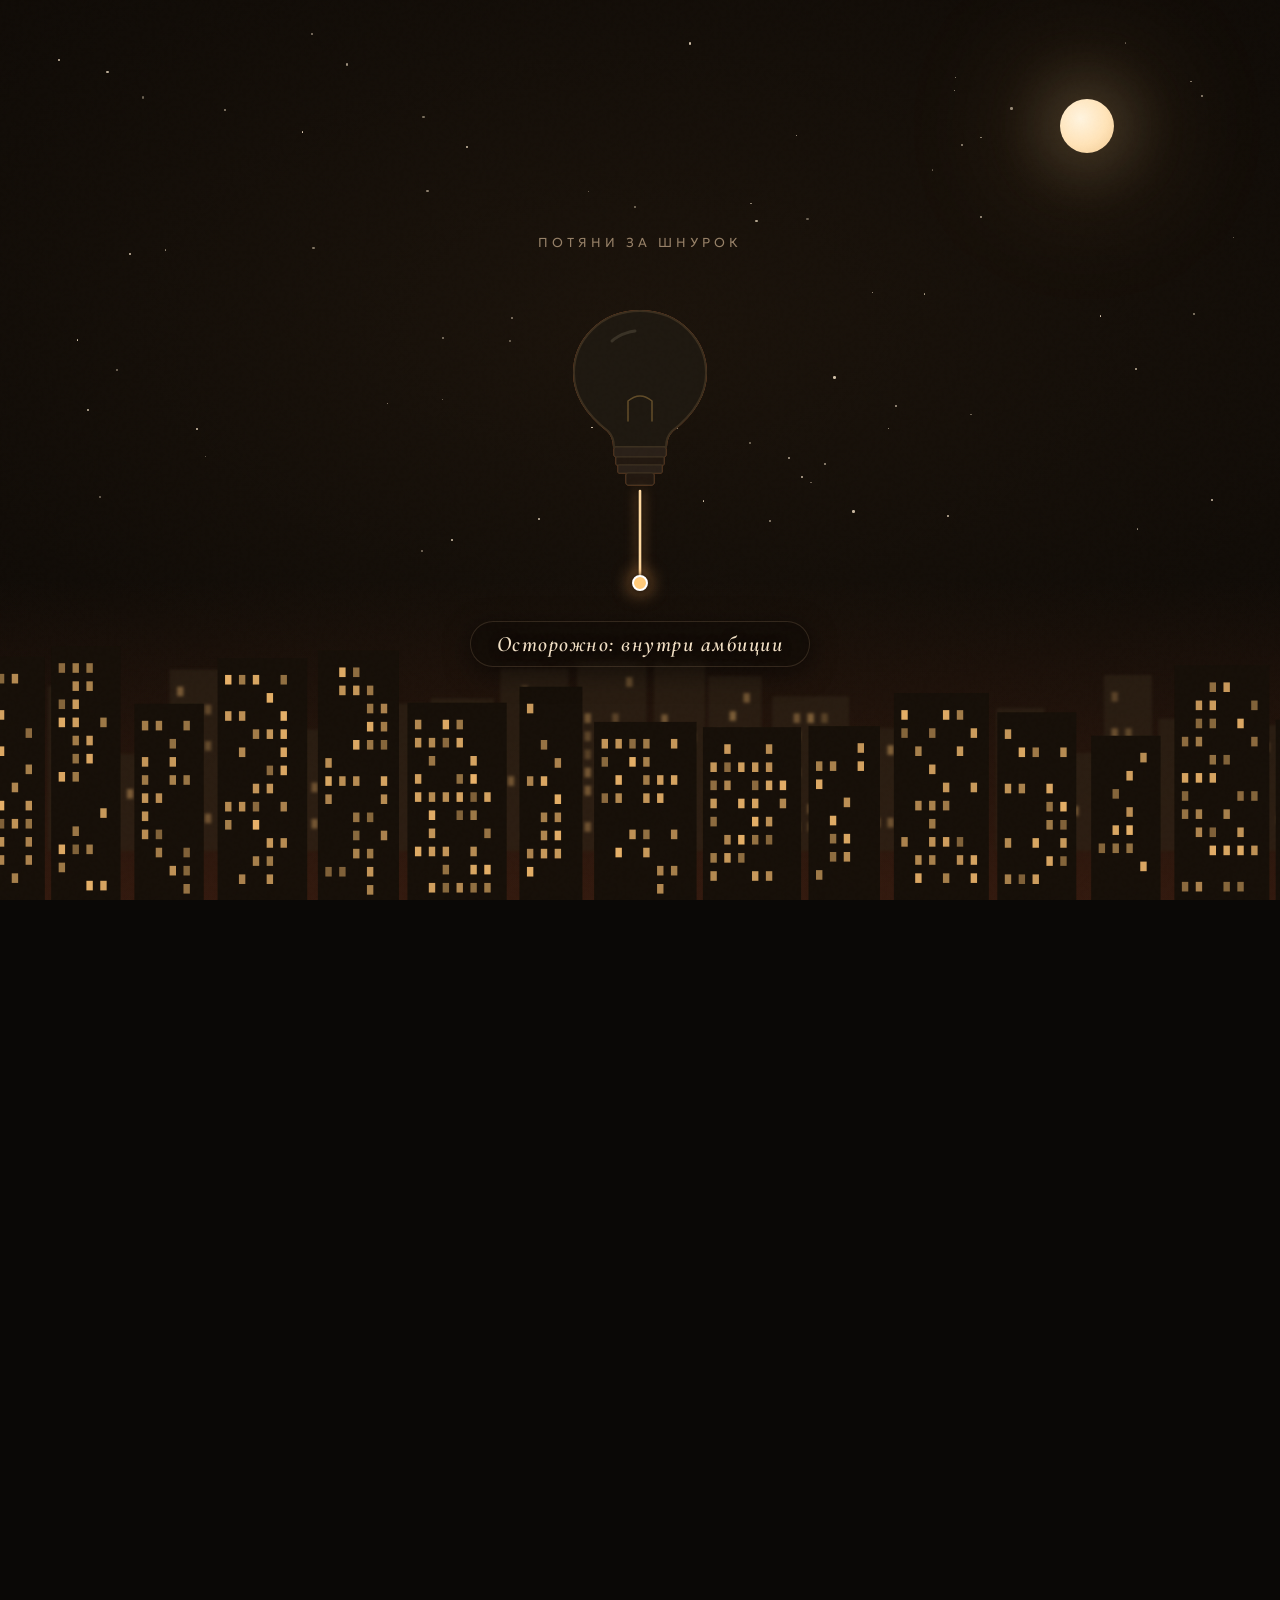
==== commit 8aaa1213: "Update work experience durations to accurate values General Food 3.5y, WB/OZON 1.5y, ГазСтройПроф 2y" ====
--- a/index.html
+++ b/index.html
@@ -363,7 +363,7 @@
         <div class="exp-c-num">01</div>
         <div class="exp-c-company">Wildberries / OZON</div>
         <div class="exp-c-role">Помощник / ассистент руководителя</div>
-        <div class="exp-c-dur"><b>1</b> год</div>
+        <div class="exp-c-dur"><b>1.5</b> года</div>
         <div class="exp-c-tags"><span class="exp-c-tag">Карточки товара</span><span class="exp-c-tag">Честный знак</span><span class="exp-c-tag">Битрикс24</span></div>
         <div class="exp-c-more">Подробнее →</div>
         <div class="exp-c-desc" hidden>Вёл карточки товаров на маркетплейсах: описания, инфографика, SEO-оптимизация. Работал с системой Честный Знак — маркировка и регистрация остатков. Координировал документооборот и задачи в Битрикс24, готовил отчёты и дайджесты для руководителя.</div>
@@ -372,7 +372,7 @@
         <div class="exp-c-num">02</div>
         <div class="exp-c-company">ООО «ГазСтройПроф»</div>
         <div class="exp-c-role">Помощник руководителя</div>
-        <div class="exp-c-dur"><b>1.5</b> года</div>
+        <div class="exp-c-dur"><b>2</b> года</div>
         <div class="exp-c-tags"><span class="exp-c-tag">Бюджеты</span><span class="exp-c-tag">ИТД / ППР</span><span class="exp-c-tag">MBA</span></div>
         <div class="exp-c-more">Подробнее →</div>
         <div class="exp-c-desc" hidden>Помогал контролировать бюджеты строительных проектов, работал с исполнительной технической документацией (ИТД) и проектами производства работ (ППР). Параллельно проходил программу MBA — применял полученные знания сразу в рабочих задачах.</div>
@@ -381,7 +381,7 @@
         <div class="exp-c-num">03</div>
         <div class="exp-c-company">Госкорпорация по ОрВД</div>
         <div class="exp-c-role">Инженер связи</div>
-        <div class="exp-c-dur"><b>4+</b> года</div>
+        <div class="exp-c-dur"><b>5+</b> лет</div>
         <div class="exp-c-tags"><span class="exp-c-tag">КЛС</span><span class="exp-c-tag">Связь</span><span class="exp-c-tag">Госструктуры</span></div>
         <div class="exp-c-more">Подробнее →</div>
         <div class="exp-c-desc" hidden>Обслуживание кабельно-линейных сооружений (КЛС) аэронавигационной связи. Ответственность за бесперебойность систем связи аэропорта: плановое ТО, устранение неисправностей, работа с государственной инфраструктурой. Накопил серьёзную дисциплину и ответственность.</div>
@@ -426,7 +426,7 @@
         <div class="exp-c-num">08</div>
         <div class="exp-c-company">General Food</div>
         <div class="exp-c-role">Официант · Бармен · Курьер</div>
-        <div class="exp-c-dur"><b>2</b> года</div>
+        <div class="exp-c-dur"><b>3.5</b> года</div>
         <div class="exp-c-tags"><span class="exp-c-tag">Коммуникация</span><span class="exp-c-tag">Сервис</span><span class="exp-c-tag">Команда</span></div>
         <div class="exp-c-more">Подробнее →</div>
         <div class="exp-c-desc" hidden>Работа в сфере общественного питания в нескольких ролях. Прокачал навыки живой коммуникации с людьми, высокий стандарт сервиса и умение работать в команде в режиме многозадачности. Это заложило базу для работы с людьми в любой роли.</div>
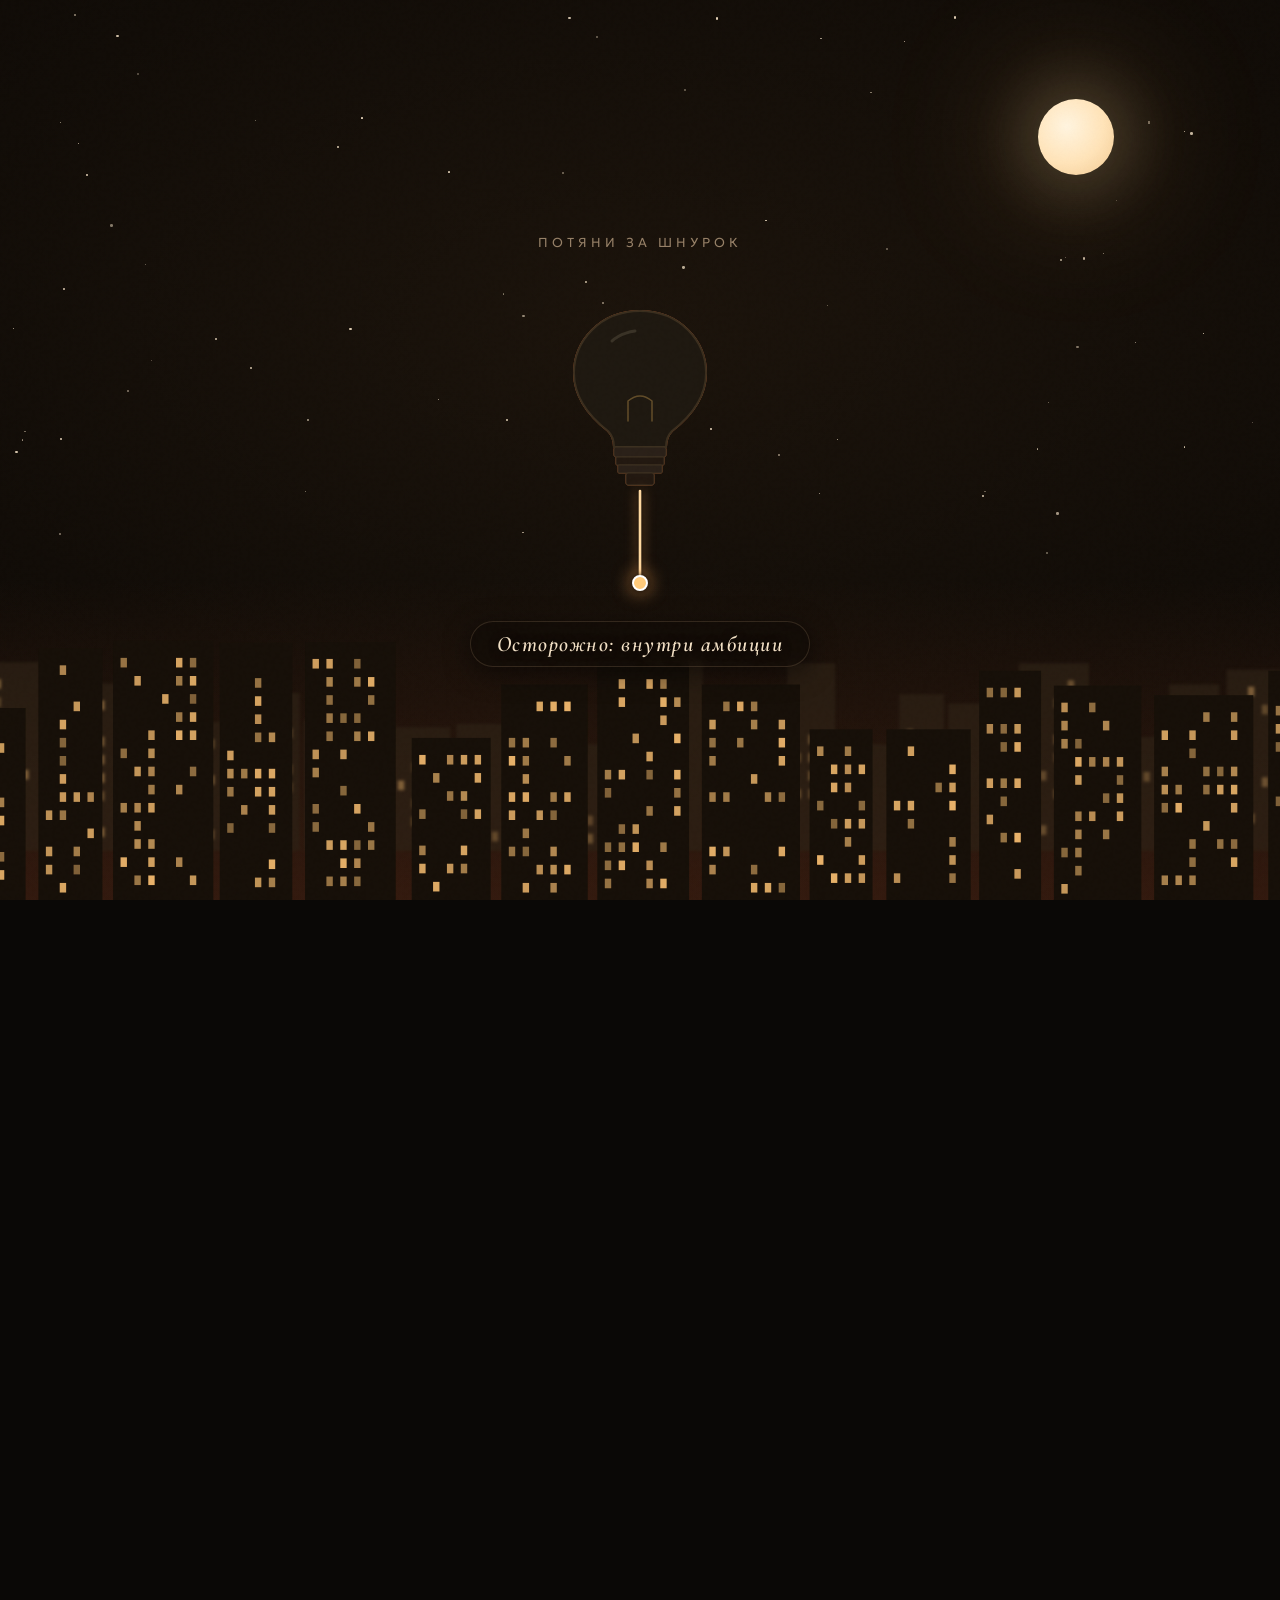
==== commit ff89da41: "Apply the first batch of review fixes Education no longer claims someone else's degrees. The РАНХиГС" ====
--- a/index.html
+++ b/index.html
@@ -20,7 +20,7 @@
 <link rel="icon" type="image/svg+xml" href="data:image/svg+xml,%3Csvg xmlns='http://www.w3.org/2000/svg' viewBox='0 0 32 32'%3E%3Crect width='32' height='32' rx='4' fill='%239b4f2a'/%3E%3Ctext x='50%25' y='50%25' dominant-baseline='central' text-anchor='middle' font-family='serif' font-weight='700' font-size='14' fill='%23faf7f2'%3E%D0%95%D0%A4%3C/text%3E%3C/svg%3E">
 
 <link href="https://fonts.googleapis.com/css2?family=Cormorant+Garamond:ital,wght@0,400;0,600;0,700;1,400&family=Geologica:wght@300;400;500&display=swap" rel="stylesheet">
-<link rel="stylesheet" href="styles.css">
+<link rel="stylesheet" href="styles.css?v=20261026a">
 </head>
 <body>
 
@@ -92,7 +92,7 @@
       <span class="rv-line"><span class="rv-word" style="transition-delay:0.6s">думаю</span></span>
       <em><span class="rv-line"><span class="rv-word" style="transition-delay:0.7s">головой</span></span></em>
     </h1>
-    <p class="hero-about">Меня зовут Егор. Я бизнес-ассистент с 7-летним опытом работы в связке с руководителями разного уровня. Закрываю операционные задачи, выстраиваю процессы и беру на себя всё, что отвлекает от стратегии. Активно изучаю инструменты на базе искусственного интеллекта и внедряю их в работу — это позволяет делать больше за меньшее время. Дисциплинирован, грамотен, быстро вхожу в контекст. Работаю удалённо — без потери качества и скорости. Готов к полной занятости и максимальной вовлечённости: погружаюсь в задачи команды и держу фокус на результате.</p>
+    <p class="hero-about">Меня зовут Егор. Я бизнес-ассистент с 7-летним опытом работы в связке с руководителями разного уровня. Беру на себя операционку — документы, подрядчиков, переписку, отчёты, — чтобы у руководителя оставалось время на стратегию. В ежедневных задачах использую AI-инструменты. Работаю удалённо, готов к полной занятости.</p>
     <div class="hero-contacts">
       <a href="tel:+79090990226" aria-label="Позвонить Егору"><span class="c-dot"></span>+7 (909) 099-02-26</a>
       <a href="mailto:eeph99@mail.ru" aria-label="Написать на почту"><span class="c-dot"></span>eeph99@mail.ru</a>
@@ -148,18 +148,12 @@
     <div class="ticker-wrap" aria-hidden="true">
       <div class="ticker-track" id="tickerTrack">
         <span class="ticker-item">Выполню в срок</span>
-        <span class="ticker-item">Разберусь в любой нише</span>
+        <span class="ticker-item">8 ниш за карьеру</span>
         <span class="ticker-item">Работаю системно</span>
-        <span class="ticker-item">Всегда на связи</span>
-        <span class="ticker-item">Думаю на шаг вперёд</span>
-        <span class="ticker-item">Решаю, а не жалуюсь</span>
         <span class="ticker-item">Внедряю AI в работу</span>
         <span class="ticker-item">Выполню в срок</span>
-        <span class="ticker-item">Разберусь в любой нише</span>
+        <span class="ticker-item">8 ниш за карьеру</span>
         <span class="ticker-item">Работаю системно</span>
-        <span class="ticker-item">Всегда на связи</span>
-        <span class="ticker-item">Думаю на шаг вперёд</span>
-        <span class="ticker-item">Решаю, а не жалуюсь</span>
         <span class="ticker-item">Внедряю AI в работу</span>
       </div>
     </div>
@@ -187,12 +181,12 @@
             <img src="https://images.unsplash.com/photo-1454165804606-c3d57bc86b40?w=600&q=80" alt="" loading="lazy" onerror="this.style.opacity=0">
             <div class="flip-front-content">
               <div class="flip-label">Операционка</div>
-              <div class="flip-title">Разгружу твой день</div>
+              <div class="flip-title">Разгружу рабочий день</div>
             </div>
           </div>
           <div class="flip-back">
             <div class="flip-back-label">Операционка</div>
-            <p class="flip-back-text">Возьму на себя рутину — переписки, подрядчики, документы, поручения. Ты занимаешься стратегией, я делаю всё остальное.</p>
+            <p class="flip-back-text">Возьму на себя рутину — переписки, подрядчики, документы, поручения. За руководителем остаётся стратегия, всё остальное — за мной.</p>
           </div>
         </div>
       </div>
@@ -285,8 +279,8 @@
     <div style="display:grid;grid-template-columns:repeat(3,1fr);gap:16px;">
       <div style="padding:16px;border:1px solid #ddd8ce;border-left:3px solid #9b4f2a;">
         <div style="font-size:10px;letter-spacing:2px;text-transform:uppercase;color:#9b4f2a;margin-bottom:6px;">Операционка</div>
-        <div style="font-size:13px;color:#2a1f14;font-weight:500;margin-bottom:6px;">Разгружу твой день</div>
-        <div style="font-size:12px;color:#6a5a48;line-height:1.6;">Переписки, подрядчики, документы, поручения. Ты — стратегия, я — всё остальное.</div>
+        <div style="font-size:13px;color:#2a1f14;font-weight:500;margin-bottom:6px;">Разгружу рабочий день</div>
+        <div style="font-size:12px;color:#6a5a48;line-height:1.6;">Переписки, подрядчики, документы, поручения. Стратегия — за руководителем, остальное — за мной.</div>
       </div>
       <div style="padding:16px;border:1px solid #ddd8ce;border-left:3px solid #9b4f2a;">
         <div style="font-size:10px;letter-spacing:2px;text-transform:uppercase;color:#9b4f2a;margin-bottom:6px;">Процессы</div>
@@ -373,9 +367,9 @@
         <div class="exp-c-company">ООО «ГазСтройПроф»</div>
         <div class="exp-c-role">Помощник руководителя</div>
         <div class="exp-c-dur"><b>2</b> года</div>
-        <div class="exp-c-tags"><span class="exp-c-tag">Бюджеты</span><span class="exp-c-tag">ИТД / ППР</span><span class="exp-c-tag">MBA</span></div>
-        <div class="exp-c-more">Подробнее →</div>
-        <div class="exp-c-desc" hidden>Помогал контролировать бюджеты строительных проектов, работал с исполнительной технической документацией (ИТД) и проектами производства работ (ППР). Параллельно проходил программу MBA — применял полученные знания сразу в рабочих задачах.</div>
+        <div class="exp-c-tags"><span class="exp-c-tag">Бюджеты</span><span class="exp-c-tag">ИТД / ППР</span><span class="exp-c-tag">Обучение руководителя</span></div>
+        <div class="exp-c-more">Подробнее →</div>
+        <div class="exp-c-desc" hidden>Помогал контролировать бюджеты строительных проектов, работал с исполнительной технической документацией (ИТД) и проектами производства работ (ППР). Сопровождаю обучение генерального директора по программам MBA (City Business School) и магистратуры ГМУ (РАНХиГС): готовлю курсовые, рефераты, доклады и презентации. Параллельно осваиваю материал программ — финансы, стратегия, управление.</div>
       </article>
       <article class="exp-card" id="exp-airport" tabindex="0" role="button" aria-haspopup="dialog">
         <div class="exp-c-num">03</div>
@@ -473,21 +467,27 @@
         </div>
       </div>
       <div class="tool-group">
-        <div class="tool-group-title">Коммуникации</div>
+        <div class="tool-group-title">AI: тексты, анализ, поиск</div>
         <div class="tool-tags">
-          <span class="tool-tag">Zoom</span><span class="tool-tag">Google Meet</span><span class="tool-tag">Яндекс Телемост</span><span class="tool-tag">WhatsApp Business</span>
+          <span class="tool-tag">ChatGPT</span><span class="tool-tag">Claude</span><span class="tool-tag">Gemini</span><span class="tool-tag">Perplexity</span>
         </div>
       </div>
       <div class="tool-group">
-        <div class="tool-group-title">AI-инструменты</div>
+        <div class="tool-group-title">AI: изображения и дизайн</div>
         <div class="tool-tags">
-          <span class="tool-tag">ChatGPT</span><span class="tool-tag">Claude AI</span><span class="tool-tag">Claude Design</span><span class="tool-tag">Gemini</span><span class="tool-tag">Perplexity</span><span class="tool-tag">Nano Banana</span><span class="tool-tag">VS Code</span>
+          <span class="tool-tag">Nano Banana</span><span class="tool-tag">Claude Design</span>
         </div>
       </div>
       <div class="tool-group">
-        <div class="tool-group-title">Маркетплейсы и реклама</div>
+        <div class="tool-group-title">Реклама и аналитика</div>
         <div class="tool-tags">
-          <span class="tool-tag">Яндекс.Директ</span><span class="tool-tag">Яндекс Метрика</span><span class="tool-tag">РСЯ</span><span class="tool-tag">Видеомонтаж</span><span class="tool-tag">Reels / Shorts</span>
+          <span class="tool-tag">Яндекс.Директ</span><span class="tool-tag">Яндекс Метрика</span><span class="tool-tag">РСЯ</span>
+        </div>
+      </div>
+      <div class="tool-group">
+        <div class="tool-group-title">Контент и сайты</div>
+        <div class="tool-tags">
+          <span class="tool-tag">Видеомонтаж</span><span class="tool-tag">Reels / Shorts</span><span class="tool-tag">VS Code</span>
         </div>
       </div>
     </div>
@@ -512,7 +512,7 @@
     <div class="q-card">
       <div class="q-num">02</div>
       <div class="q-title">Амбиции</div>
-      <div class="q-desc">От стажёра до операционного директора. МБА и РАНХиГС — не для галочки, а для роста</div>
+      <div class="q-desc">От стажёра до операционного директора</div>
       <div class="q-accent"></div>
     </div>
     <div class="q-card">
@@ -541,9 +541,7 @@
       <h2 class="section-title">Образование</h2>
     </div>
     <div class="edu-grid">
-      <div class="edu-card"><p class="edu-year">2026</p><h3 class="edu-title">РАНХиГС</h3><p class="edu-sub">Государственное и муниципальное управление</p></div>
       <div class="edu-card"><p class="edu-year">2025</p><h3 class="edu-title">Онлайн-школа Инессы Мальцевой</h3><p class="edu-sub">Курс «Аутсорсер» · Удалённая работа и управление проектами</p></div>
-      <div class="edu-card"><p class="edu-year">2024 — 2025</p><h3 class="edu-title">City Business School — MBA General</h3><p class="edu-sub">Управление бизнесом · Финансы · Стратегия</p></div>
       <div class="edu-card"><p class="edu-year">2017 — 2021</p><h3 class="edu-title">МГТУ им. Г.И. Носова</h3><p class="edu-sub">Промышленная электроника · Бакалавр</p></div>
       <div class="edu-card"><p class="edu-year">2014 — 2017</p><h3 class="edu-title">Дополнительное образование · Английский язык B2</h3><p class="edu-sub">Happy English</p></div>
     </div>
@@ -618,6 +616,6 @@
 
 <script src="https://cdnjs.cloudflare.com/ajax/libs/gsap/3.12.5/gsap.min.js"></script>
 <script src="https://cdnjs.cloudflare.com/ajax/libs/gsap/3.12.5/ScrollTrigger.min.js"></script>
-<script src="script.js"></script>
+<script src="script.js?v=20261026a"></script>
 </body>
 </html>
--- a/styles.css
+++ b/styles.css
@@ -2,6 +2,9 @@
 :root {
   --bg: #f5f0e8; --bg2: #ede8df; --ink: #2a1f14; --ink2: #6a5a48;
   --terra: #9b4f2a; --terra2: #c4693d; --cream: #faf7f2; --line: #ddd8ce; --dark: #1a1209;
+  /* акцент для ТЕКСТА. В светлой теме совпадает с --terra (контраст 5.22),
+     в тёмной осветляется: иначе 2.96 при норме 4.5 */
+  --terra-ink: #9b4f2a;
 }
 /* #4 убрали scroll-behavior с html — управляем скроллом только через JS */
 body { background: var(--dark); color: var(--ink); font-family: 'Geologica', sans-serif; font-weight: 300; overflow-x: hidden; -webkit-overflow-scrolling: touch; /* #15 iOS smooth scroll */ }
@@ -122,15 +125,27 @@
 .lamp-win.tw { animation: winTwinkle 3.6s ease-in-out infinite; }
 @keyframes winTwinkle { 0%, 100% { opacity: 1; } 50% { opacity: 0.2; } }
 @media (prefers-reduced-motion: reduce) { .lamp-win.tw { animation: none; } }
+/* единственный выход с заставки: раньше текст шёл на 45% прозрачности
+   поверх силуэтов домов и терялся. Непрозрачная подложка и плотный текст */
 .lamp-skip {
   position: absolute; bottom: 26px; right: 26px; z-index: 6;
-  background: transparent; border: 1px solid rgba(255,210,160,0.22); border-radius: 20px;
-  color: rgba(255,220,180,0.45); font-family: 'Geologica', sans-serif; font-size: 11px; letter-spacing: 3px; text-transform: uppercase;
-  padding: 9px 18px; cursor: pointer; opacity: 0; pointer-events: none;
-  transition: opacity 0.7s, color 0.3s, border-color 0.3s;
+  background: rgba(16,11,6,0.72); border: 1px solid rgba(255,210,160,0.45); border-radius: 20px;
+  -webkit-backdrop-filter: blur(4px); backdrop-filter: blur(4px);
+  color: rgba(255,232,206,0.92); font-family: 'Geologica', sans-serif; font-size: 11px; letter-spacing: 3px; text-transform: uppercase;
+  padding: 11px 20px; cursor: pointer; opacity: 0; pointer-events: none;
+  transition: opacity 0.7s, color 0.3s, border-color 0.3s, background 0.3s;
+}
+/* на телефоне угол занят силуэтами — выносим по центру и выше края,
+   с запасом на домашний индикатор */
+@media (max-width: 600px) {
+  .lamp-skip {
+    right: auto; left: 50%; transform: translateX(-50%);
+    bottom: calc(22px + env(safe-area-inset-bottom, 0px));
+    font-size: 12px; padding: 12px 24px; letter-spacing: 2.5px;
+  }
 }
 .lamp-skip.visible { opacity: 1; pointer-events: auto; }
-.lamp-skip:hover { color: rgba(196,105,61,0.95); border-color: rgba(196,105,61,0.55); }
+.lamp-skip:hover { background: rgba(196,105,61,0.92); color: #fff; border-color: rgba(255,210,160,0.7); }
 /* мягкое тёплое сияние от лампы (НЕ выбеливание): лампа отдаёт тепло в ночь,
    но экран остаётся тёмным — логично перетекает в тёмный сайт */
 #light-burst {
@@ -201,14 +216,14 @@
 /* ===== HERO ===== */
 .hero { min-height: 100vh; background: var(--cream); display: grid; grid-template-columns: 1fr 1fr; position: relative; overflow: clip; }
 .hero-left { padding: 90px 64px; display: flex; flex-direction: column; justify-content: center; position: relative; z-index: 2; }
-.hero-eyebrow { font-size: 10px; letter-spacing: 5px; text-transform: uppercase; color: var(--terra); margin-bottom: 24px; display: flex; align-items: center; gap: 10px; }
-.hero-eyebrow::before { content: ''; width: 24px; height: 1px; background: var(--terra); }
+.hero-eyebrow { font-size: 10px; letter-spacing: 5px; text-transform: uppercase; color: var(--terra-ink); margin-bottom: 24px; display: flex; align-items: center; gap: 10px; }
+.hero-eyebrow::before { content: ''; width: 24px; height: 1px; background: var(--terra-ink); }
 .hero-slogan { font-family: 'Cormorant Garamond', serif; font-size: clamp(52px, min(7vw, 9vh), 100px); font-weight: 700; line-height: 0.9; color: var(--ink); margin-bottom: 32px; letter-spacing: -2px; }
-.hero-slogan em { color: var(--terra); font-style: normal; display: block; }
+.hero-slogan em { color: var(--terra-ink); font-style: normal; display: block; }
 .hero-about { font-size: 14px; color: var(--ink2); line-height: 1.9; max-width: 400px; margin-bottom: 44px; border-left: 2px solid var(--terra); padding-left: 18px; }
 .hero-contacts { display: flex; flex-direction: column; gap: 13px; margin-bottom: 32px; }
 .hero-contacts a { color: var(--ink); text-decoration: none; font-size: 13px; display: flex; align-items: center; gap: 12px; transition: color 0.2s; }
-.hero-contacts a:hover { color: var(--terra); }
+.hero-contacts a:hover { color: var(--terra-ink); }
 .c-dot { width: 5px; height: 5px; border-radius: 50%; background: var(--terra); flex-shrink: 0; }
 
 /* #19 иконки мессенджеров — клик ведёт сразу в личный диалог */
@@ -230,11 +245,11 @@
 .hero-anchors { display: flex; gap: 10px; flex-wrap: wrap; }
 .hero-anchor-btn {
   font-size: 10px; letter-spacing: 3px; text-transform: uppercase;
-  color: var(--terra); text-decoration: none;
+  color: var(--terra-ink); text-decoration: none;
   border: 1px solid rgba(155,79,42,0.3); padding: 7px 16px;
   transition: background 0.2s, color 0.2s, border-color 0.2s;
 }
-.hero-anchor-btn:hover { background: var(--terra); color: #fff; border-color: var(--terra); }
+.hero-anchor-btn:hover { background: var(--terra); color: #fff; border-color: var(--terra-ink); }
 
 .hero-right { position: sticky; top: 0; align-self: start; height: 100vh; overflow: hidden; background: var(--bg); display: flex; flex-direction: column; }
 .photo-area { flex: 1; display: flex; align-items: center; justify-content: center; position: relative; overflow: hidden; }
@@ -267,7 +282,9 @@
 
 /* TICKER */
 .ticker-wrap { border-top: 1px solid rgba(155,79,42,0.14); background: transparent; overflow: hidden; padding: 13px 0; white-space: nowrap; }
-.ticker-track { display: inline-flex; animation: ticker 32s linear infinite; }
+/* длительность привязана к числу фраз: 7 шт. ехали 32s, 4 шт. — 18s,
+   иначе лента поедет заметно быстрее прежнего */
+.ticker-track { display: inline-flex; animation: ticker 18s linear infinite; }
 /* #11 тач-пауза через класс */
 .ticker-track:hover, .ticker-track.paused { animation-play-state: paused; }
 .ticker-item { font-size: 11px; letter-spacing: 2.5px; text-transform: uppercase; color: var(--ink2); padding: 0 14px; display: inline-flex; align-items: center; gap: 14px; }
@@ -303,8 +320,8 @@
 }
 .container { max-width: 1160px; margin: 0 auto; padding: 0 60px; }
 .section-header { margin-bottom: 56px; }
-.section-eyebrow { font-size: 10px; letter-spacing: 5px; text-transform: uppercase; color: var(--terra); margin-bottom: 12px; display: flex; align-items: center; gap: 10px; }
-.section-eyebrow::before { content: ''; width: 20px; height: 1px; background: var(--terra); }
+.section-eyebrow { font-size: 10px; letter-spacing: 5px; text-transform: uppercase; color: var(--terra-ink); margin-bottom: 12px; display: flex; align-items: center; gap: 10px; }
+.section-eyebrow::before { content: ''; width: 20px; height: 1px; background: var(--terra-ink); }
 .section-title { font-family: 'Cormorant Garamond', serif; font-size: clamp(28px, 4vw, 50px); font-weight: 700; color: var(--ink); line-height: 1.1; }
 
 /* ===== STAT-ORB — кружок-бейдж, перетекающий между фактами ===== */
@@ -349,7 +366,7 @@
 .niches-section { background: var(--bg2) !important; }
 .niches-grid { display: grid; grid-template-columns: repeat(4, 1fr); gap: 12px; }
 .niche-card { padding: 28px 16px 22px; background: var(--cream); border: none; border-bottom: 2px solid var(--line); cursor: pointer; text-align: center; text-decoration: none; display: block; opacity: 0; transform: translateY(12px); translate: var(--mg-x,0px) var(--mg-y,0px); transition: opacity 0.4s, transform 0.4s, border-color 0.25s, background 0.25s, box-shadow 0.3s, translate 0.25s ease; }
-.niche-card:hover { border-bottom-color: var(--terra); background: #fff; box-shadow: 0 6px 24px rgba(155,79,42,0.1); transform: translateY(-3px) !important; }
+.niche-card:hover { border-bottom-color: var(--terra-ink); background: #fff; box-shadow: 0 6px 24px rgba(155,79,42,0.1); transform: translateY(-3px) !important; }
 .niche-card.visible { opacity: 1; transform: translateY(0); }
 .niche-num { font-family: 'Cormorant Garamond', serif; font-size: 44px; font-weight: 700; color: rgba(155,79,42,0.12); line-height: 1; margin-bottom: 4px; }
 .niche-name { font-size: 12px; color: var(--ink); line-height: 1.4; }
@@ -373,7 +390,7 @@
   transition: background 0.6s ease, border-color 0.6s ease, box-shadow 0.6s ease;
 }
 .acc-item.visible .tl-node {
-  background: var(--terra); border-color: var(--terra);
+  background: var(--terra); border-color: var(--terra-ink);
   box-shadow: 0 0 8px rgba(196,105,61,0.7), 0 0 20px rgba(196,105,61,0.3);
 }
 @media (prefers-reduced-motion: reduce) { .tl-fill, .tl-node { transition: none !important; } }
@@ -383,30 +400,30 @@
 .acc-item.visible { opacity: 1; transform: none; }
 /* #9 aria-friendly */
 .acc-header { display: grid; grid-template-columns: 100px 1fr auto; gap: 24px; align-items: center; padding: 28px 0; cursor: pointer; user-select: none; }
-.acc-header:hover .acc-company { color: var(--terra); }
+.acc-header:hover .acc-company { color: var(--terra-ink); }
 .acc-duration { text-align: center; }
-.acc-dur-num { font-family: 'Cormorant Garamond', serif; font-size: 34px; font-weight: 700; color: var(--terra); line-height: 1; }
+.acc-dur-num { font-family: 'Cormorant Garamond', serif; font-size: 34px; font-weight: 700; color: var(--terra-ink); line-height: 1; }
 .acc-dur-label { font-size: 10px; letter-spacing: 1px; color: var(--ink2); text-transform: uppercase; margin-top: 2px; }
 .acc-dur-period { font-size: 10px; color: var(--line); margin-top: 2px; }
 .acc-company { font-family: 'Cormorant Garamond', serif; font-size: 22px; font-weight: 700; color: var(--ink); transition: color 0.2s; margin-bottom: 4px; }
-.acc-position { font-size: 11px; letter-spacing: 2px; text-transform: uppercase; color: var(--terra); }
+.acc-position { font-size: 11px; letter-spacing: 2px; text-transform: uppercase; color: var(--terra-ink); }
 .acc-arrow { width: 32px; height: 32px; border: 1px solid var(--line); border-radius: 50%; display: flex; align-items: center; justify-content: center; flex-shrink: 0; transition: transform 0.35s, border-color 0.2s, background 0.2s; color: var(--ink2); font-size: 12px; }
-.acc-item.open .acc-arrow { transform: rotate(180deg); border-color: var(--terra); background: var(--terra); color: #fff; }
+.acc-item.open .acc-arrow { transform: rotate(180deg); border-color: var(--terra-ink); background: var(--terra); color: #fff; }
 /* #6 max-height увеличен до 1200px — защита от обрезания длинных блоков */
 .acc-body { max-height: 0; overflow: hidden; transition: max-height 0.5s cubic-bezier(.4,0,.2,1); padding: 0 0 0 124px; }
 .acc-item.open .acc-body { padding-bottom: 32px; }
 .acc-desc { font-size: 14px; line-height: 1.9; color: var(--ink2); margin-bottom: 20px; }
 .acc-tags { display: flex; flex-wrap: wrap; gap: 8px; }
-.acc-tag { font-size: 11px; padding: 5px 12px; background: rgba(155,79,42,0.07); color: var(--terra); border: 1px solid rgba(155,79,42,0.18); }
+.acc-tag { font-size: 11px; padding: 5px 12px; background: rgba(155,79,42,0.07); color: var(--terra-ink); border: 1px solid rgba(155,79,42,0.18); }
 
 /* ===== TOOLS ===== */
 .tools-section { background: var(--cream) !important; }
 .tools-grid { display: flex; flex-wrap: wrap; justify-content: center; gap: 40px; }
 .tool-group { flex: 0 0 calc((100% - 80px) / 3); }
-.tool-group-title { font-size: 10px; letter-spacing: 4px; text-transform: uppercase; color: var(--terra); margin-bottom: 16px; padding-bottom: 10px; border-bottom: 1px solid var(--line); }
+.tool-group-title { font-size: 10px; letter-spacing: 4px; text-transform: uppercase; color: var(--terra-ink); margin-bottom: 16px; padding-bottom: 10px; border-bottom: 1px solid var(--line); }
 .tool-tags { display: flex; flex-wrap: wrap; gap: 8px; }
 .tool-tag { font-size: 12px; padding: 0 16px; height: 34px; display: inline-flex; align-items: center; border: 1px solid var(--line); color: var(--ink2); background: var(--bg); border-radius: 999px; transition: border-color 0.2s, color 0.2s, background 0.2s; user-select: none; cursor: default; }
-.tool-tag:hover { border-color: var(--terra); color: var(--terra); background: rgba(155,79,42,0.06); }
+.tool-tag:hover { border-color: var(--terra-ink); color: var(--terra-ink); background: rgba(155,79,42,0.06); }
 
 /* ===== QUALITIES ===== */
 /* #10 убрали padding:0!important — заменили нормальным отступом */
@@ -426,10 +443,10 @@
 .edu-grid { display: flex; flex-wrap: wrap; justify-content: center; gap: 20px; }
 .edu-card { flex: 0 0 calc((100% - 40px) / 3); }
 .edu-card { border: 1px solid var(--line); padding: 32px 28px 28px; position: relative; background: var(--cream); opacity: 0; transform: translateY(16px); transition: opacity 0.5s, transform 0.5s, border-color 0.2s; }
-.edu-card:hover { border-color: var(--terra); }
+.edu-card:hover { border-color: var(--terra-ink); }
 .edu-card.visible { opacity: 1; transform: none; }
 .edu-card::before { content: ''; position: absolute; top: 0; left: 0; right: 0; height: 3px; width: 100%; background: linear-gradient(90deg, var(--terra) 0%, rgba(196,105,61,0.25) 100%); }
-.edu-year { font-size: 10px; letter-spacing: 3px; text-transform: uppercase; color: var(--terra); margin-bottom: 8px; }
+.edu-year { font-size: 10px; letter-spacing: 3px; text-transform: uppercase; color: var(--terra-ink); margin-bottom: 8px; }
 .edu-title { font-family: 'Cormorant Garamond', serif; font-size: 18px; font-weight: 700; margin-bottom: 5px; line-height: 1.3; color: var(--ink); }
 .edu-sub { font-size: 12px; color: var(--ink2); }
 
@@ -454,16 +471,19 @@
 /* на светлом фоне свечение почти не видно, поэтому показываем их только в тёмной теме */
 #fireflies { position: fixed; inset: 0; z-index: 1; pointer-events: none; overflow: hidden; display: none; }
 body.dark-mode #fireflies { display: block; }
+/* слой лежит поверх всей страницы (position: fixed), поэтому огоньки
+   неизбежно проходят по тексту. На пике 0.95 они читались как пятна на
+   абзаце — оставляем атмосферу, но так, чтобы читать не мешало */
 .firefly {
   position: absolute; top: 0; left: 0; border-radius: 50%;
   will-change: transform, opacity; pointer-events: none;
-  background: radial-gradient(circle, #fff6e0 0%, #ffd183 48%, rgba(255,168,80,0) 72%);
-  box-shadow: 0 0 16px 5px rgba(255,196,110,0.5);
+  background: radial-gradient(circle, rgba(255,246,224,0.9) 0%, rgba(255,209,131,0.55) 48%, rgba(255,168,80,0) 72%);
+  box-shadow: 0 0 12px 3px rgba(255,196,110,0.22);
   animation: fireflyGlow 3s ease-in-out infinite;
 }
 @keyframes fireflyGlow {
-  0%, 100% { opacity: 0.3; }
-  50%      { opacity: 0.95; }
+  0%, 100% { opacity: 0.10; }
+  50%      { opacity: 0.40; }
 }
 @media (prefers-reduced-motion: reduce) { #fireflies { display: none; } }
 
@@ -488,13 +508,13 @@
 .btn-fill { background: var(--terra); color: #fff; }
 .btn-fill:hover { background: var(--terra2); transform: translateY(-2px); }
 .btn-ghost { background: transparent; color: rgba(255,255,255,0.6); border: 1px solid rgba(255,255,255,0.15); }
-.btn-ghost:hover { border-color: var(--terra); color: var(--terra); }
+.btn-ghost:hover { border-color: var(--terra-ink); color: var(--terra-ink); }
 /* #12 кнопка печати */
 .btn-print { background: transparent; color: rgba(255,255,255,0.4); border: 1px solid rgba(255,255,255,0.1); }
 .btn-print:hover { border-color: rgba(155,79,42,0.5); color: rgba(196,105,61,0.8); }
 
 footer { background: #0d0a06; color: rgba(255,200,150,0.2); padding: 28px 60px; display: flex; justify-content: space-between; align-items: center; font-size: 12px; letter-spacing: 1px; }
-footer span { color: var(--terra); }
+footer span { color: var(--terra-ink); }
 
 /* ===== ТЁМНАЯ ТЕМА #12 ===== */
 .theme-toggle {
@@ -508,11 +528,12 @@
 }
 .theme-toggle.visible { opacity: 1; pointer-events: auto; }
 .theme-toggle svg { width: 20px; height: 20px; display: block; }
-.theme-toggle:hover { border-color: var(--terra); transform: scale(1.12) rotate(12deg); }
+.theme-toggle:hover { border-color: var(--terra-ink); transform: scale(1.12) rotate(12deg); }
 
 body.dark-mode {
   --bg: #1a1510; --bg2: #130f09; --ink: #e8ddd0; --ink2: #a89880;
   --cream: #201810; --line: #3a2e20; --dark: #0a0806;
+  --terra-ink: #d4794d;   /* контраст 5.54 на #201810 */
 }
 body.dark-mode .hero { background: var(--cream); }
 body.dark-mode .ticker-wrap { background: var(--cream); }
@@ -539,7 +560,7 @@
 body.dark-mode .acc-desc { color: var(--ink2); }
 body.dark-mode .acc-item { border-color: var(--line); }
 body.dark-mode .tool-tag { background: #1e1810; color: var(--ink2); border-color: var(--line); }
-body.dark-mode .tool-tag:hover { color: var(--terra2); border-color: var(--terra); }
+body.dark-mode .tool-tag:hover { color: var(--terra2); border-color: var(--terra-ink); }
 body.dark-mode .tool-group-title { border-color: var(--line); }
 body.dark-mode .q-card { background: #1e1810; }
 body.dark-mode .q-card:hover { background: #261e14; }
@@ -662,7 +683,7 @@
 }
 .exp-scene-head .section-header { margin-bottom: 0; position: relative; }
 .exp-scene-head .section-eyebrow { justify-content: center; }
-.exp-scene-head .section-title em { color: var(--terra); font-style: italic; }
+.exp-scene-head .section-title em { color: var(--terra-ink); font-style: italic; }
 
 .exp-deck {
   position: absolute; inset: 0; z-index: 10;
@@ -698,13 +719,13 @@
 .exp-c-role { font-size: clamp(10px, 0.78vw, 12px); color: var(--ink2); line-height: 1.3; }
 .exp-c-dur {
   display: inline-flex; align-items: baseline; gap: 4px; margin-top: 1px;
-  font-size: 10px; color: var(--terra); font-weight: 600;
+  font-size: 10px; color: var(--terra-ink); font-weight: 600;
 }
 .exp-c-dur b { font-family: 'Cormorant Garamond', serif; font-size: 16px; font-weight: 700; }
 .exp-c-tags { display: flex; flex-wrap: wrap; gap: 5px; margin-top: auto; padding-top: 7px; }
 .exp-c-tag {
   font-size: 10px; font-weight: 500; padding: 2px 7px; border-radius: 100px;
-  background: rgba(155,79,42,0.07); color: var(--terra);
+  background: rgba(155,79,42,0.07); color: var(--terra-ink);
   border: 1px solid rgba(155,79,42,0.15); white-space: nowrap;
 }
 
@@ -785,7 +806,7 @@
 .exp-c-more {
   margin-top: auto; padding-top: 8px;
   font-size: 11px; font-weight: 600; letter-spacing: 0.06em; text-transform: uppercase;
-  color: var(--terra); opacity: 0; transition: opacity 0.2s ease;
+  color: var(--terra-ink); opacity: 0; transition: opacity 0.2s ease;
 }
 .exp-card:hover .exp-c-more { opacity: 1; }
 
@@ -822,10 +843,10 @@
   display: flex; align-items: center; justify-content: center;
   transition: background 0.15s ease, color 0.15s ease;
 }
-.exp-modal-close:hover { background: rgba(155,79,42,0.1); color: var(--terra); }
+.exp-modal-close:hover { background: rgba(155,79,42,0.1); color: var(--terra-ink); }
 .exp-modal-num {
   font-size: 12px; font-weight: 700; letter-spacing: 0.12em;
-  text-transform: uppercase; color: var(--terra); margin-bottom: 6px;
+  text-transform: uppercase; color: var(--terra-ink); margin-bottom: 6px;
 }
 .exp-modal-company {
   font-size: clamp(18px, 2.2vw, 22px); font-weight: 700;
@@ -836,7 +857,7 @@
 }
 .exp-modal-dur {
   display: inline-block; font-size: 13px; font-weight: 600;
-  color: var(--terra); background: rgba(155,79,42,0.09);
+  color: var(--terra-ink); background: rgba(155,79,42,0.09);
   border-radius: 20px; padding: 3px 12px; margin-bottom: 14px;
 }
 .exp-modal-tags {
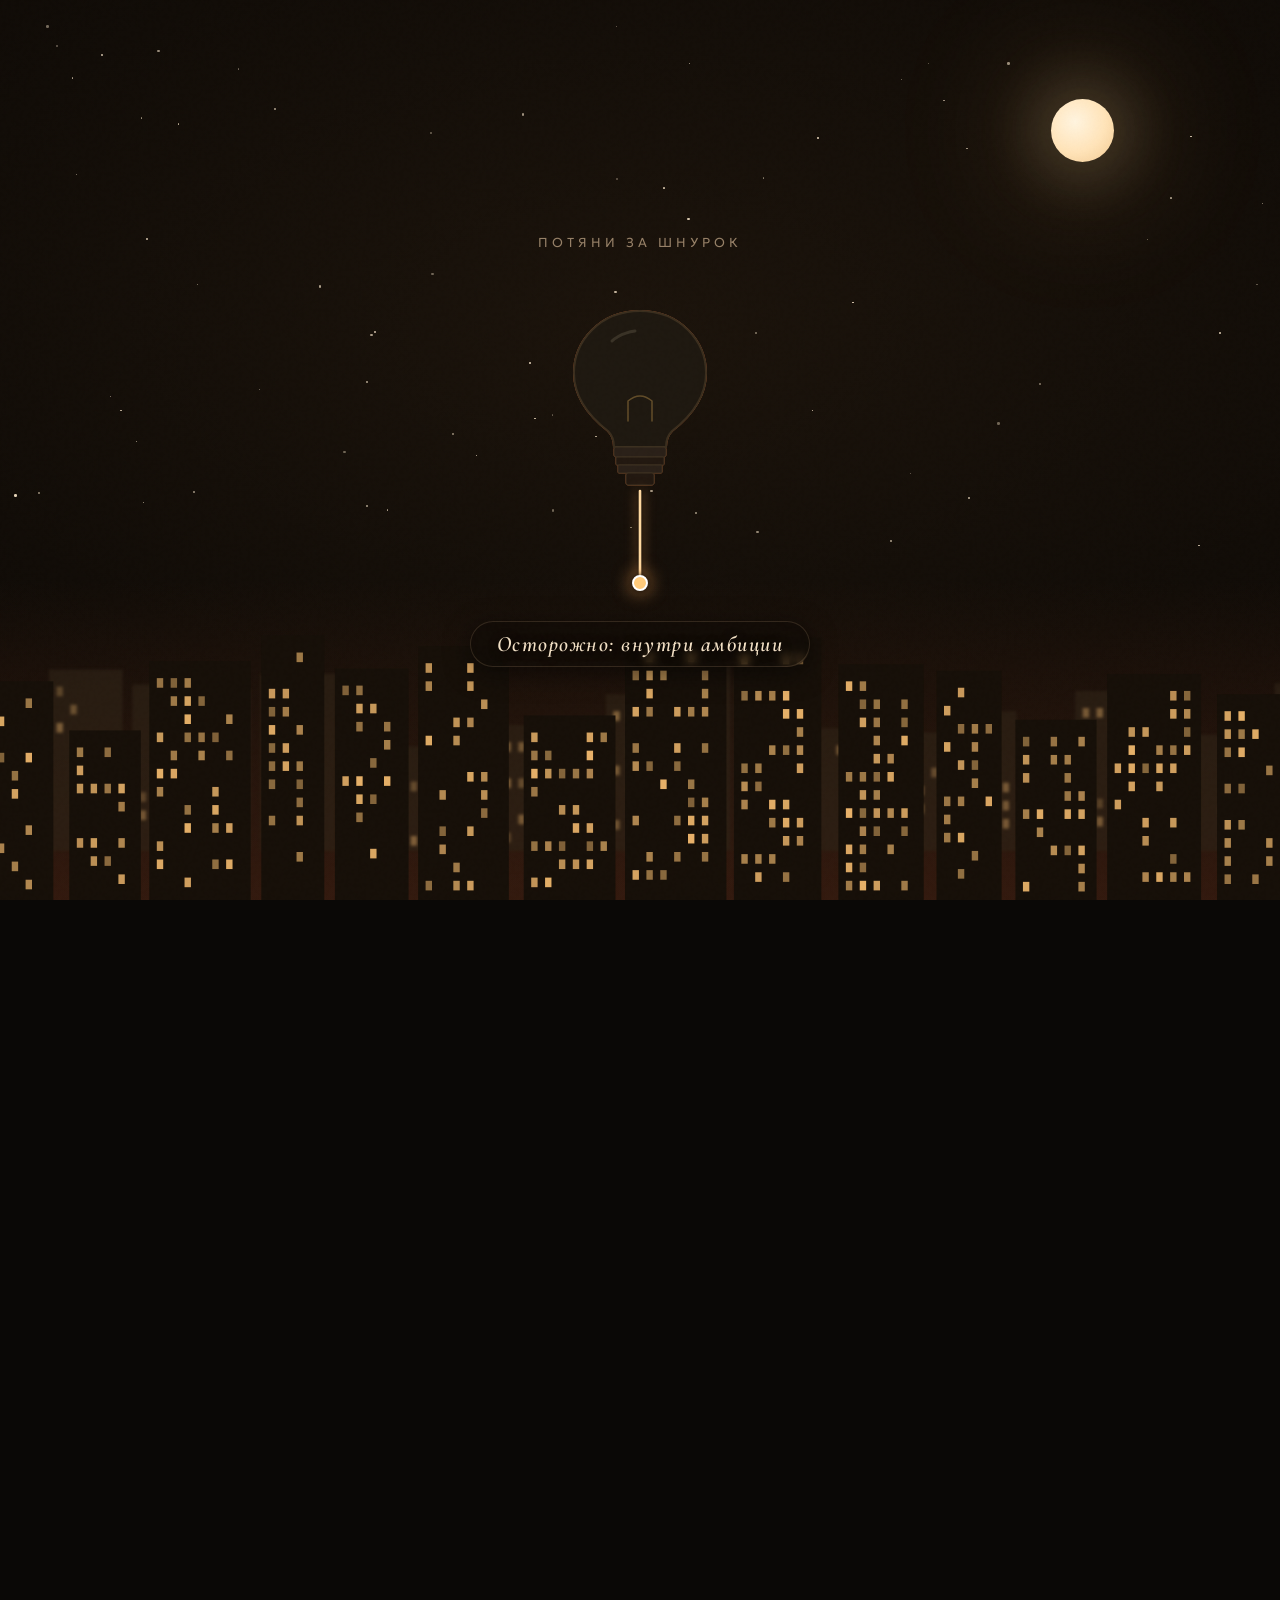
==== commit b336e9d9: "Revert "Apply the first batch of review fixes" This reverts commit ff89da415dd333fb5883cc4346303c74e" ====
--- a/index.html
+++ b/index.html
@@ -20,7 +20,7 @@
 <link rel="icon" type="image/svg+xml" href="data:image/svg+xml,%3Csvg xmlns='http://www.w3.org/2000/svg' viewBox='0 0 32 32'%3E%3Crect width='32' height='32' rx='4' fill='%239b4f2a'/%3E%3Ctext x='50%25' y='50%25' dominant-baseline='central' text-anchor='middle' font-family='serif' font-weight='700' font-size='14' fill='%23faf7f2'%3E%D0%95%D0%A4%3C/text%3E%3C/svg%3E">
 
 <link href="https://fonts.googleapis.com/css2?family=Cormorant+Garamond:ital,wght@0,400;0,600;0,700;1,400&family=Geologica:wght@300;400;500&display=swap" rel="stylesheet">
-<link rel="stylesheet" href="styles.css?v=20261026a">
+<link rel="stylesheet" href="styles.css">
 </head>
 <body>
 
@@ -92,7 +92,7 @@
       <span class="rv-line"><span class="rv-word" style="transition-delay:0.6s">думаю</span></span>
       <em><span class="rv-line"><span class="rv-word" style="transition-delay:0.7s">головой</span></span></em>
     </h1>
-    <p class="hero-about">Меня зовут Егор. Я бизнес-ассистент с 7-летним опытом работы в связке с руководителями разного уровня. Беру на себя операционку — документы, подрядчиков, переписку, отчёты, — чтобы у руководителя оставалось время на стратегию. В ежедневных задачах использую AI-инструменты. Работаю удалённо, готов к полной занятости.</p>
+    <p class="hero-about">Меня зовут Егор. Я бизнес-ассистент с 7-летним опытом работы в связке с руководителями разного уровня. Закрываю операционные задачи, выстраиваю процессы и беру на себя всё, что отвлекает от стратегии. Активно изучаю инструменты на базе искусственного интеллекта и внедряю их в работу — это позволяет делать больше за меньшее время. Дисциплинирован, грамотен, быстро вхожу в контекст. Работаю удалённо — без потери качества и скорости. Готов к полной занятости и максимальной вовлечённости: погружаюсь в задачи команды и держу фокус на результате.</p>
     <div class="hero-contacts">
       <a href="tel:+79090990226" aria-label="Позвонить Егору"><span class="c-dot"></span>+7 (909) 099-02-26</a>
       <a href="mailto:eeph99@mail.ru" aria-label="Написать на почту"><span class="c-dot"></span>eeph99@mail.ru</a>
@@ -148,12 +148,18 @@
     <div class="ticker-wrap" aria-hidden="true">
       <div class="ticker-track" id="tickerTrack">
         <span class="ticker-item">Выполню в срок</span>
-        <span class="ticker-item">8 ниш за карьеру</span>
+        <span class="ticker-item">Разберусь в любой нише</span>
         <span class="ticker-item">Работаю системно</span>
+        <span class="ticker-item">Всегда на связи</span>
+        <span class="ticker-item">Думаю на шаг вперёд</span>
+        <span class="ticker-item">Решаю, а не жалуюсь</span>
         <span class="ticker-item">Внедряю AI в работу</span>
         <span class="ticker-item">Выполню в срок</span>
-        <span class="ticker-item">8 ниш за карьеру</span>
+        <span class="ticker-item">Разберусь в любой нише</span>
         <span class="ticker-item">Работаю системно</span>
+        <span class="ticker-item">Всегда на связи</span>
+        <span class="ticker-item">Думаю на шаг вперёд</span>
+        <span class="ticker-item">Решаю, а не жалуюсь</span>
         <span class="ticker-item">Внедряю AI в работу</span>
       </div>
     </div>
@@ -181,12 +187,12 @@
             <img src="https://images.unsplash.com/photo-1454165804606-c3d57bc86b40?w=600&q=80" alt="" loading="lazy" onerror="this.style.opacity=0">
             <div class="flip-front-content">
               <div class="flip-label">Операционка</div>
-              <div class="flip-title">Разгружу рабочий день</div>
+              <div class="flip-title">Разгружу твой день</div>
             </div>
           </div>
           <div class="flip-back">
             <div class="flip-back-label">Операционка</div>
-            <p class="flip-back-text">Возьму на себя рутину — переписки, подрядчики, документы, поручения. За руководителем остаётся стратегия, всё остальное — за мной.</p>
+            <p class="flip-back-text">Возьму на себя рутину — переписки, подрядчики, документы, поручения. Ты занимаешься стратегией, я делаю всё остальное.</p>
           </div>
         </div>
       </div>
@@ -279,8 +285,8 @@
     <div style="display:grid;grid-template-columns:repeat(3,1fr);gap:16px;">
       <div style="padding:16px;border:1px solid #ddd8ce;border-left:3px solid #9b4f2a;">
         <div style="font-size:10px;letter-spacing:2px;text-transform:uppercase;color:#9b4f2a;margin-bottom:6px;">Операционка</div>
-        <div style="font-size:13px;color:#2a1f14;font-weight:500;margin-bottom:6px;">Разгружу рабочий день</div>
-        <div style="font-size:12px;color:#6a5a48;line-height:1.6;">Переписки, подрядчики, документы, поручения. Стратегия — за руководителем, остальное — за мной.</div>
+        <div style="font-size:13px;color:#2a1f14;font-weight:500;margin-bottom:6px;">Разгружу твой день</div>
+        <div style="font-size:12px;color:#6a5a48;line-height:1.6;">Переписки, подрядчики, документы, поручения. Ты — стратегия, я — всё остальное.</div>
       </div>
       <div style="padding:16px;border:1px solid #ddd8ce;border-left:3px solid #9b4f2a;">
         <div style="font-size:10px;letter-spacing:2px;text-transform:uppercase;color:#9b4f2a;margin-bottom:6px;">Процессы</div>
@@ -367,9 +373,9 @@
         <div class="exp-c-company">ООО «ГазСтройПроф»</div>
         <div class="exp-c-role">Помощник руководителя</div>
         <div class="exp-c-dur"><b>2</b> года</div>
-        <div class="exp-c-tags"><span class="exp-c-tag">Бюджеты</span><span class="exp-c-tag">ИТД / ППР</span><span class="exp-c-tag">Обучение руководителя</span></div>
-        <div class="exp-c-more">Подробнее →</div>
-        <div class="exp-c-desc" hidden>Помогал контролировать бюджеты строительных проектов, работал с исполнительной технической документацией (ИТД) и проектами производства работ (ППР). Сопровождаю обучение генерального директора по программам MBA (City Business School) и магистратуры ГМУ (РАНХиГС): готовлю курсовые, рефераты, доклады и презентации. Параллельно осваиваю материал программ — финансы, стратегия, управление.</div>
+        <div class="exp-c-tags"><span class="exp-c-tag">Бюджеты</span><span class="exp-c-tag">ИТД / ППР</span><span class="exp-c-tag">MBA</span></div>
+        <div class="exp-c-more">Подробнее →</div>
+        <div class="exp-c-desc" hidden>Помогал контролировать бюджеты строительных проектов, работал с исполнительной технической документацией (ИТД) и проектами производства работ (ППР). Параллельно проходил программу MBA — применял полученные знания сразу в рабочих задачах.</div>
       </article>
       <article class="exp-card" id="exp-airport" tabindex="0" role="button" aria-haspopup="dialog">
         <div class="exp-c-num">03</div>
@@ -467,27 +473,21 @@
         </div>
       </div>
       <div class="tool-group">
-        <div class="tool-group-title">AI: тексты, анализ, поиск</div>
+        <div class="tool-group-title">Коммуникации</div>
         <div class="tool-tags">
-          <span class="tool-tag">ChatGPT</span><span class="tool-tag">Claude</span><span class="tool-tag">Gemini</span><span class="tool-tag">Perplexity</span>
+          <span class="tool-tag">Zoom</span><span class="tool-tag">Google Meet</span><span class="tool-tag">Яндекс Телемост</span><span class="tool-tag">WhatsApp Business</span>
         </div>
       </div>
       <div class="tool-group">
-        <div class="tool-group-title">AI: изображения и дизайн</div>
+        <div class="tool-group-title">AI-инструменты</div>
         <div class="tool-tags">
-          <span class="tool-tag">Nano Banana</span><span class="tool-tag">Claude Design</span>
+          <span class="tool-tag">ChatGPT</span><span class="tool-tag">Claude AI</span><span class="tool-tag">Claude Design</span><span class="tool-tag">Gemini</span><span class="tool-tag">Perplexity</span><span class="tool-tag">Nano Banana</span><span class="tool-tag">VS Code</span>
         </div>
       </div>
       <div class="tool-group">
-        <div class="tool-group-title">Реклама и аналитика</div>
+        <div class="tool-group-title">Маркетплейсы и реклама</div>
         <div class="tool-tags">
-          <span class="tool-tag">Яндекс.Директ</span><span class="tool-tag">Яндекс Метрика</span><span class="tool-tag">РСЯ</span>
-        </div>
-      </div>
-      <div class="tool-group">
-        <div class="tool-group-title">Контент и сайты</div>
-        <div class="tool-tags">
-          <span class="tool-tag">Видеомонтаж</span><span class="tool-tag">Reels / Shorts</span><span class="tool-tag">VS Code</span>
+          <span class="tool-tag">Яндекс.Директ</span><span class="tool-tag">Яндекс Метрика</span><span class="tool-tag">РСЯ</span><span class="tool-tag">Видеомонтаж</span><span class="tool-tag">Reels / Shorts</span>
         </div>
       </div>
     </div>
@@ -512,7 +512,7 @@
     <div class="q-card">
       <div class="q-num">02</div>
       <div class="q-title">Амбиции</div>
-      <div class="q-desc">От стажёра до операционного директора</div>
+      <div class="q-desc">От стажёра до операционного директора. МБА и РАНХиГС — не для галочки, а для роста</div>
       <div class="q-accent"></div>
     </div>
     <div class="q-card">
@@ -541,7 +541,9 @@
       <h2 class="section-title">Образование</h2>
     </div>
     <div class="edu-grid">
+      <div class="edu-card"><p class="edu-year">2026</p><h3 class="edu-title">РАНХиГС</h3><p class="edu-sub">Государственное и муниципальное управление</p></div>
       <div class="edu-card"><p class="edu-year">2025</p><h3 class="edu-title">Онлайн-школа Инессы Мальцевой</h3><p class="edu-sub">Курс «Аутсорсер» · Удалённая работа и управление проектами</p></div>
+      <div class="edu-card"><p class="edu-year">2024 — 2025</p><h3 class="edu-title">City Business School — MBA General</h3><p class="edu-sub">Управление бизнесом · Финансы · Стратегия</p></div>
       <div class="edu-card"><p class="edu-year">2017 — 2021</p><h3 class="edu-title">МГТУ им. Г.И. Носова</h3><p class="edu-sub">Промышленная электроника · Бакалавр</p></div>
       <div class="edu-card"><p class="edu-year">2014 — 2017</p><h3 class="edu-title">Дополнительное образование · Английский язык B2</h3><p class="edu-sub">Happy English</p></div>
     </div>
@@ -616,6 +618,6 @@
 
 <script src="https://cdnjs.cloudflare.com/ajax/libs/gsap/3.12.5/gsap.min.js"></script>
 <script src="https://cdnjs.cloudflare.com/ajax/libs/gsap/3.12.5/ScrollTrigger.min.js"></script>
-<script src="script.js?v=20261026a"></script>
+<script src="script.js"></script>
 </body>
 </html>
--- a/styles.css
+++ b/styles.css
@@ -2,9 +2,6 @@
 :root {
   --bg: #f5f0e8; --bg2: #ede8df; --ink: #2a1f14; --ink2: #6a5a48;
   --terra: #9b4f2a; --terra2: #c4693d; --cream: #faf7f2; --line: #ddd8ce; --dark: #1a1209;
-  /* акцент для ТЕКСТА. В светлой теме совпадает с --terra (контраст 5.22),
-     в тёмной осветляется: иначе 2.96 при норме 4.5 */
-  --terra-ink: #9b4f2a;
 }
 /* #4 убрали scroll-behavior с html — управляем скроллом только через JS */
 body { background: var(--dark); color: var(--ink); font-family: 'Geologica', sans-serif; font-weight: 300; overflow-x: hidden; -webkit-overflow-scrolling: touch; /* #15 iOS smooth scroll */ }
@@ -125,27 +122,15 @@
 .lamp-win.tw { animation: winTwinkle 3.6s ease-in-out infinite; }
 @keyframes winTwinkle { 0%, 100% { opacity: 1; } 50% { opacity: 0.2; } }
 @media (prefers-reduced-motion: reduce) { .lamp-win.tw { animation: none; } }
-/* единственный выход с заставки: раньше текст шёл на 45% прозрачности
-   поверх силуэтов домов и терялся. Непрозрачная подложка и плотный текст */
 .lamp-skip {
   position: absolute; bottom: 26px; right: 26px; z-index: 6;
-  background: rgba(16,11,6,0.72); border: 1px solid rgba(255,210,160,0.45); border-radius: 20px;
-  -webkit-backdrop-filter: blur(4px); backdrop-filter: blur(4px);
-  color: rgba(255,232,206,0.92); font-family: 'Geologica', sans-serif; font-size: 11px; letter-spacing: 3px; text-transform: uppercase;
-  padding: 11px 20px; cursor: pointer; opacity: 0; pointer-events: none;
-  transition: opacity 0.7s, color 0.3s, border-color 0.3s, background 0.3s;
-}
-/* на телефоне угол занят силуэтами — выносим по центру и выше края,
-   с запасом на домашний индикатор */
-@media (max-width: 600px) {
-  .lamp-skip {
-    right: auto; left: 50%; transform: translateX(-50%);
-    bottom: calc(22px + env(safe-area-inset-bottom, 0px));
-    font-size: 12px; padding: 12px 24px; letter-spacing: 2.5px;
-  }
+  background: transparent; border: 1px solid rgba(255,210,160,0.22); border-radius: 20px;
+  color: rgba(255,220,180,0.45); font-family: 'Geologica', sans-serif; font-size: 11px; letter-spacing: 3px; text-transform: uppercase;
+  padding: 9px 18px; cursor: pointer; opacity: 0; pointer-events: none;
+  transition: opacity 0.7s, color 0.3s, border-color 0.3s;
 }
 .lamp-skip.visible { opacity: 1; pointer-events: auto; }
-.lamp-skip:hover { background: rgba(196,105,61,0.92); color: #fff; border-color: rgba(255,210,160,0.7); }
+.lamp-skip:hover { color: rgba(196,105,61,0.95); border-color: rgba(196,105,61,0.55); }
 /* мягкое тёплое сияние от лампы (НЕ выбеливание): лампа отдаёт тепло в ночь,
    но экран остаётся тёмным — логично перетекает в тёмный сайт */
 #light-burst {
@@ -216,14 +201,14 @@
 /* ===== HERO ===== */
 .hero { min-height: 100vh; background: var(--cream); display: grid; grid-template-columns: 1fr 1fr; position: relative; overflow: clip; }
 .hero-left { padding: 90px 64px; display: flex; flex-direction: column; justify-content: center; position: relative; z-index: 2; }
-.hero-eyebrow { font-size: 10px; letter-spacing: 5px; text-transform: uppercase; color: var(--terra-ink); margin-bottom: 24px; display: flex; align-items: center; gap: 10px; }
-.hero-eyebrow::before { content: ''; width: 24px; height: 1px; background: var(--terra-ink); }
+.hero-eyebrow { font-size: 10px; letter-spacing: 5px; text-transform: uppercase; color: var(--terra); margin-bottom: 24px; display: flex; align-items: center; gap: 10px; }
+.hero-eyebrow::before { content: ''; width: 24px; height: 1px; background: var(--terra); }
 .hero-slogan { font-family: 'Cormorant Garamond', serif; font-size: clamp(52px, min(7vw, 9vh), 100px); font-weight: 700; line-height: 0.9; color: var(--ink); margin-bottom: 32px; letter-spacing: -2px; }
-.hero-slogan em { color: var(--terra-ink); font-style: normal; display: block; }
+.hero-slogan em { color: var(--terra); font-style: normal; display: block; }
 .hero-about { font-size: 14px; color: var(--ink2); line-height: 1.9; max-width: 400px; margin-bottom: 44px; border-left: 2px solid var(--terra); padding-left: 18px; }
 .hero-contacts { display: flex; flex-direction: column; gap: 13px; margin-bottom: 32px; }
 .hero-contacts a { color: var(--ink); text-decoration: none; font-size: 13px; display: flex; align-items: center; gap: 12px; transition: color 0.2s; }
-.hero-contacts a:hover { color: var(--terra-ink); }
+.hero-contacts a:hover { color: var(--terra); }
 .c-dot { width: 5px; height: 5px; border-radius: 50%; background: var(--terra); flex-shrink: 0; }
 
 /* #19 иконки мессенджеров — клик ведёт сразу в личный диалог */
@@ -245,11 +230,11 @@
 .hero-anchors { display: flex; gap: 10px; flex-wrap: wrap; }
 .hero-anchor-btn {
   font-size: 10px; letter-spacing: 3px; text-transform: uppercase;
-  color: var(--terra-ink); text-decoration: none;
+  color: var(--terra); text-decoration: none;
   border: 1px solid rgba(155,79,42,0.3); padding: 7px 16px;
   transition: background 0.2s, color 0.2s, border-color 0.2s;
 }
-.hero-anchor-btn:hover { background: var(--terra); color: #fff; border-color: var(--terra-ink); }
+.hero-anchor-btn:hover { background: var(--terra); color: #fff; border-color: var(--terra); }
 
 .hero-right { position: sticky; top: 0; align-self: start; height: 100vh; overflow: hidden; background: var(--bg); display: flex; flex-direction: column; }
 .photo-area { flex: 1; display: flex; align-items: center; justify-content: center; position: relative; overflow: hidden; }
@@ -282,9 +267,7 @@
 
 /* TICKER */
 .ticker-wrap { border-top: 1px solid rgba(155,79,42,0.14); background: transparent; overflow: hidden; padding: 13px 0; white-space: nowrap; }
-/* длительность привязана к числу фраз: 7 шт. ехали 32s, 4 шт. — 18s,
-   иначе лента поедет заметно быстрее прежнего */
-.ticker-track { display: inline-flex; animation: ticker 18s linear infinite; }
+.ticker-track { display: inline-flex; animation: ticker 32s linear infinite; }
 /* #11 тач-пауза через класс */
 .ticker-track:hover, .ticker-track.paused { animation-play-state: paused; }
 .ticker-item { font-size: 11px; letter-spacing: 2.5px; text-transform: uppercase; color: var(--ink2); padding: 0 14px; display: inline-flex; align-items: center; gap: 14px; }
@@ -320,8 +303,8 @@
 }
 .container { max-width: 1160px; margin: 0 auto; padding: 0 60px; }
 .section-header { margin-bottom: 56px; }
-.section-eyebrow { font-size: 10px; letter-spacing: 5px; text-transform: uppercase; color: var(--terra-ink); margin-bottom: 12px; display: flex; align-items: center; gap: 10px; }
-.section-eyebrow::before { content: ''; width: 20px; height: 1px; background: var(--terra-ink); }
+.section-eyebrow { font-size: 10px; letter-spacing: 5px; text-transform: uppercase; color: var(--terra); margin-bottom: 12px; display: flex; align-items: center; gap: 10px; }
+.section-eyebrow::before { content: ''; width: 20px; height: 1px; background: var(--terra); }
 .section-title { font-family: 'Cormorant Garamond', serif; font-size: clamp(28px, 4vw, 50px); font-weight: 700; color: var(--ink); line-height: 1.1; }
 
 /* ===== STAT-ORB — кружок-бейдж, перетекающий между фактами ===== */
@@ -366,7 +349,7 @@
 .niches-section { background: var(--bg2) !important; }
 .niches-grid { display: grid; grid-template-columns: repeat(4, 1fr); gap: 12px; }
 .niche-card { padding: 28px 16px 22px; background: var(--cream); border: none; border-bottom: 2px solid var(--line); cursor: pointer; text-align: center; text-decoration: none; display: block; opacity: 0; transform: translateY(12px); translate: var(--mg-x,0px) var(--mg-y,0px); transition: opacity 0.4s, transform 0.4s, border-color 0.25s, background 0.25s, box-shadow 0.3s, translate 0.25s ease; }
-.niche-card:hover { border-bottom-color: var(--terra-ink); background: #fff; box-shadow: 0 6px 24px rgba(155,79,42,0.1); transform: translateY(-3px) !important; }
+.niche-card:hover { border-bottom-color: var(--terra); background: #fff; box-shadow: 0 6px 24px rgba(155,79,42,0.1); transform: translateY(-3px) !important; }
 .niche-card.visible { opacity: 1; transform: translateY(0); }
 .niche-num { font-family: 'Cormorant Garamond', serif; font-size: 44px; font-weight: 700; color: rgba(155,79,42,0.12); line-height: 1; margin-bottom: 4px; }
 .niche-name { font-size: 12px; color: var(--ink); line-height: 1.4; }
@@ -390,7 +373,7 @@
   transition: background 0.6s ease, border-color 0.6s ease, box-shadow 0.6s ease;
 }
 .acc-item.visible .tl-node {
-  background: var(--terra); border-color: var(--terra-ink);
+  background: var(--terra); border-color: var(--terra);
   box-shadow: 0 0 8px rgba(196,105,61,0.7), 0 0 20px rgba(196,105,61,0.3);
 }
 @media (prefers-reduced-motion: reduce) { .tl-fill, .tl-node { transition: none !important; } }
@@ -400,30 +383,30 @@
 .acc-item.visible { opacity: 1; transform: none; }
 /* #9 aria-friendly */
 .acc-header { display: grid; grid-template-columns: 100px 1fr auto; gap: 24px; align-items: center; padding: 28px 0; cursor: pointer; user-select: none; }
-.acc-header:hover .acc-company { color: var(--terra-ink); }
+.acc-header:hover .acc-company { color: var(--terra); }
 .acc-duration { text-align: center; }
-.acc-dur-num { font-family: 'Cormorant Garamond', serif; font-size: 34px; font-weight: 700; color: var(--terra-ink); line-height: 1; }
+.acc-dur-num { font-family: 'Cormorant Garamond', serif; font-size: 34px; font-weight: 700; color: var(--terra); line-height: 1; }
 .acc-dur-label { font-size: 10px; letter-spacing: 1px; color: var(--ink2); text-transform: uppercase; margin-top: 2px; }
 .acc-dur-period { font-size: 10px; color: var(--line); margin-top: 2px; }
 .acc-company { font-family: 'Cormorant Garamond', serif; font-size: 22px; font-weight: 700; color: var(--ink); transition: color 0.2s; margin-bottom: 4px; }
-.acc-position { font-size: 11px; letter-spacing: 2px; text-transform: uppercase; color: var(--terra-ink); }
+.acc-position { font-size: 11px; letter-spacing: 2px; text-transform: uppercase; color: var(--terra); }
 .acc-arrow { width: 32px; height: 32px; border: 1px solid var(--line); border-radius: 50%; display: flex; align-items: center; justify-content: center; flex-shrink: 0; transition: transform 0.35s, border-color 0.2s, background 0.2s; color: var(--ink2); font-size: 12px; }
-.acc-item.open .acc-arrow { transform: rotate(180deg); border-color: var(--terra-ink); background: var(--terra); color: #fff; }
+.acc-item.open .acc-arrow { transform: rotate(180deg); border-color: var(--terra); background: var(--terra); color: #fff; }
 /* #6 max-height увеличен до 1200px — защита от обрезания длинных блоков */
 .acc-body { max-height: 0; overflow: hidden; transition: max-height 0.5s cubic-bezier(.4,0,.2,1); padding: 0 0 0 124px; }
 .acc-item.open .acc-body { padding-bottom: 32px; }
 .acc-desc { font-size: 14px; line-height: 1.9; color: var(--ink2); margin-bottom: 20px; }
 .acc-tags { display: flex; flex-wrap: wrap; gap: 8px; }
-.acc-tag { font-size: 11px; padding: 5px 12px; background: rgba(155,79,42,0.07); color: var(--terra-ink); border: 1px solid rgba(155,79,42,0.18); }
+.acc-tag { font-size: 11px; padding: 5px 12px; background: rgba(155,79,42,0.07); color: var(--terra); border: 1px solid rgba(155,79,42,0.18); }
 
 /* ===== TOOLS ===== */
 .tools-section { background: var(--cream) !important; }
 .tools-grid { display: flex; flex-wrap: wrap; justify-content: center; gap: 40px; }
 .tool-group { flex: 0 0 calc((100% - 80px) / 3); }
-.tool-group-title { font-size: 10px; letter-spacing: 4px; text-transform: uppercase; color: var(--terra-ink); margin-bottom: 16px; padding-bottom: 10px; border-bottom: 1px solid var(--line); }
+.tool-group-title { font-size: 10px; letter-spacing: 4px; text-transform: uppercase; color: var(--terra); margin-bottom: 16px; padding-bottom: 10px; border-bottom: 1px solid var(--line); }
 .tool-tags { display: flex; flex-wrap: wrap; gap: 8px; }
 .tool-tag { font-size: 12px; padding: 0 16px; height: 34px; display: inline-flex; align-items: center; border: 1px solid var(--line); color: var(--ink2); background: var(--bg); border-radius: 999px; transition: border-color 0.2s, color 0.2s, background 0.2s; user-select: none; cursor: default; }
-.tool-tag:hover { border-color: var(--terra-ink); color: var(--terra-ink); background: rgba(155,79,42,0.06); }
+.tool-tag:hover { border-color: var(--terra); color: var(--terra); background: rgba(155,79,42,0.06); }
 
 /* ===== QUALITIES ===== */
 /* #10 убрали padding:0!important — заменили нормальным отступом */
@@ -443,10 +426,10 @@
 .edu-grid { display: flex; flex-wrap: wrap; justify-content: center; gap: 20px; }
 .edu-card { flex: 0 0 calc((100% - 40px) / 3); }
 .edu-card { border: 1px solid var(--line); padding: 32px 28px 28px; position: relative; background: var(--cream); opacity: 0; transform: translateY(16px); transition: opacity 0.5s, transform 0.5s, border-color 0.2s; }
-.edu-card:hover { border-color: var(--terra-ink); }
+.edu-card:hover { border-color: var(--terra); }
 .edu-card.visible { opacity: 1; transform: none; }
 .edu-card::before { content: ''; position: absolute; top: 0; left: 0; right: 0; height: 3px; width: 100%; background: linear-gradient(90deg, var(--terra) 0%, rgba(196,105,61,0.25) 100%); }
-.edu-year { font-size: 10px; letter-spacing: 3px; text-transform: uppercase; color: var(--terra-ink); margin-bottom: 8px; }
+.edu-year { font-size: 10px; letter-spacing: 3px; text-transform: uppercase; color: var(--terra); margin-bottom: 8px; }
 .edu-title { font-family: 'Cormorant Garamond', serif; font-size: 18px; font-weight: 700; margin-bottom: 5px; line-height: 1.3; color: var(--ink); }
 .edu-sub { font-size: 12px; color: var(--ink2); }
 
@@ -471,19 +454,16 @@
 /* на светлом фоне свечение почти не видно, поэтому показываем их только в тёмной теме */
 #fireflies { position: fixed; inset: 0; z-index: 1; pointer-events: none; overflow: hidden; display: none; }
 body.dark-mode #fireflies { display: block; }
-/* слой лежит поверх всей страницы (position: fixed), поэтому огоньки
-   неизбежно проходят по тексту. На пике 0.95 они читались как пятна на
-   абзаце — оставляем атмосферу, но так, чтобы читать не мешало */
 .firefly {
   position: absolute; top: 0; left: 0; border-radius: 50%;
   will-change: transform, opacity; pointer-events: none;
-  background: radial-gradient(circle, rgba(255,246,224,0.9) 0%, rgba(255,209,131,0.55) 48%, rgba(255,168,80,0) 72%);
-  box-shadow: 0 0 12px 3px rgba(255,196,110,0.22);
+  background: radial-gradient(circle, #fff6e0 0%, #ffd183 48%, rgba(255,168,80,0) 72%);
+  box-shadow: 0 0 16px 5px rgba(255,196,110,0.5);
   animation: fireflyGlow 3s ease-in-out infinite;
 }
 @keyframes fireflyGlow {
-  0%, 100% { opacity: 0.10; }
-  50%      { opacity: 0.40; }
+  0%, 100% { opacity: 0.3; }
+  50%      { opacity: 0.95; }
 }
 @media (prefers-reduced-motion: reduce) { #fireflies { display: none; } }
 
@@ -508,13 +488,13 @@
 .btn-fill { background: var(--terra); color: #fff; }
 .btn-fill:hover { background: var(--terra2); transform: translateY(-2px); }
 .btn-ghost { background: transparent; color: rgba(255,255,255,0.6); border: 1px solid rgba(255,255,255,0.15); }
-.btn-ghost:hover { border-color: var(--terra-ink); color: var(--terra-ink); }
+.btn-ghost:hover { border-color: var(--terra); color: var(--terra); }
 /* #12 кнопка печати */
 .btn-print { background: transparent; color: rgba(255,255,255,0.4); border: 1px solid rgba(255,255,255,0.1); }
 .btn-print:hover { border-color: rgba(155,79,42,0.5); color: rgba(196,105,61,0.8); }
 
 footer { background: #0d0a06; color: rgba(255,200,150,0.2); padding: 28px 60px; display: flex; justify-content: space-between; align-items: center; font-size: 12px; letter-spacing: 1px; }
-footer span { color: var(--terra-ink); }
+footer span { color: var(--terra); }
 
 /* ===== ТЁМНАЯ ТЕМА #12 ===== */
 .theme-toggle {
@@ -528,12 +508,11 @@
 }
 .theme-toggle.visible { opacity: 1; pointer-events: auto; }
 .theme-toggle svg { width: 20px; height: 20px; display: block; }
-.theme-toggle:hover { border-color: var(--terra-ink); transform: scale(1.12) rotate(12deg); }
+.theme-toggle:hover { border-color: var(--terra); transform: scale(1.12) rotate(12deg); }
 
 body.dark-mode {
   --bg: #1a1510; --bg2: #130f09; --ink: #e8ddd0; --ink2: #a89880;
   --cream: #201810; --line: #3a2e20; --dark: #0a0806;
-  --terra-ink: #d4794d;   /* контраст 5.54 на #201810 */
 }
 body.dark-mode .hero { background: var(--cream); }
 body.dark-mode .ticker-wrap { background: var(--cream); }
@@ -560,7 +539,7 @@
 body.dark-mode .acc-desc { color: var(--ink2); }
 body.dark-mode .acc-item { border-color: var(--line); }
 body.dark-mode .tool-tag { background: #1e1810; color: var(--ink2); border-color: var(--line); }
-body.dark-mode .tool-tag:hover { color: var(--terra2); border-color: var(--terra-ink); }
+body.dark-mode .tool-tag:hover { color: var(--terra2); border-color: var(--terra); }
 body.dark-mode .tool-group-title { border-color: var(--line); }
 body.dark-mode .q-card { background: #1e1810; }
 body.dark-mode .q-card:hover { background: #261e14; }
@@ -683,7 +662,7 @@
 }
 .exp-scene-head .section-header { margin-bottom: 0; position: relative; }
 .exp-scene-head .section-eyebrow { justify-content: center; }
-.exp-scene-head .section-title em { color: var(--terra-ink); font-style: italic; }
+.exp-scene-head .section-title em { color: var(--terra); font-style: italic; }
 
 .exp-deck {
   position: absolute; inset: 0; z-index: 10;
@@ -719,13 +698,13 @@
 .exp-c-role { font-size: clamp(10px, 0.78vw, 12px); color: var(--ink2); line-height: 1.3; }
 .exp-c-dur {
   display: inline-flex; align-items: baseline; gap: 4px; margin-top: 1px;
-  font-size: 10px; color: var(--terra-ink); font-weight: 600;
+  font-size: 10px; color: var(--terra); font-weight: 600;
 }
 .exp-c-dur b { font-family: 'Cormorant Garamond', serif; font-size: 16px; font-weight: 700; }
 .exp-c-tags { display: flex; flex-wrap: wrap; gap: 5px; margin-top: auto; padding-top: 7px; }
 .exp-c-tag {
   font-size: 10px; font-weight: 500; padding: 2px 7px; border-radius: 100px;
-  background: rgba(155,79,42,0.07); color: var(--terra-ink);
+  background: rgba(155,79,42,0.07); color: var(--terra);
   border: 1px solid rgba(155,79,42,0.15); white-space: nowrap;
 }
 
@@ -806,7 +785,7 @@
 .exp-c-more {
   margin-top: auto; padding-top: 8px;
   font-size: 11px; font-weight: 600; letter-spacing: 0.06em; text-transform: uppercase;
-  color: var(--terra-ink); opacity: 0; transition: opacity 0.2s ease;
+  color: var(--terra); opacity: 0; transition: opacity 0.2s ease;
 }
 .exp-card:hover .exp-c-more { opacity: 1; }
 
@@ -843,10 +822,10 @@
   display: flex; align-items: center; justify-content: center;
   transition: background 0.15s ease, color 0.15s ease;
 }
-.exp-modal-close:hover { background: rgba(155,79,42,0.1); color: var(--terra-ink); }
+.exp-modal-close:hover { background: rgba(155,79,42,0.1); color: var(--terra); }
 .exp-modal-num {
   font-size: 12px; font-weight: 700; letter-spacing: 0.12em;
-  text-transform: uppercase; color: var(--terra-ink); margin-bottom: 6px;
+  text-transform: uppercase; color: var(--terra); margin-bottom: 6px;
 }
 .exp-modal-company {
   font-size: clamp(18px, 2.2vw, 22px); font-weight: 700;
@@ -857,7 +836,7 @@
 }
 .exp-modal-dur {
   display: inline-block; font-size: 13px; font-weight: 600;
-  color: var(--terra-ink); background: rgba(155,79,42,0.09);
+  color: var(--terra); background: rgba(155,79,42,0.09);
   border-radius: 20px; padding: 3px 12px; margin-bottom: 14px;
 }
 .exp-modal-tags {
